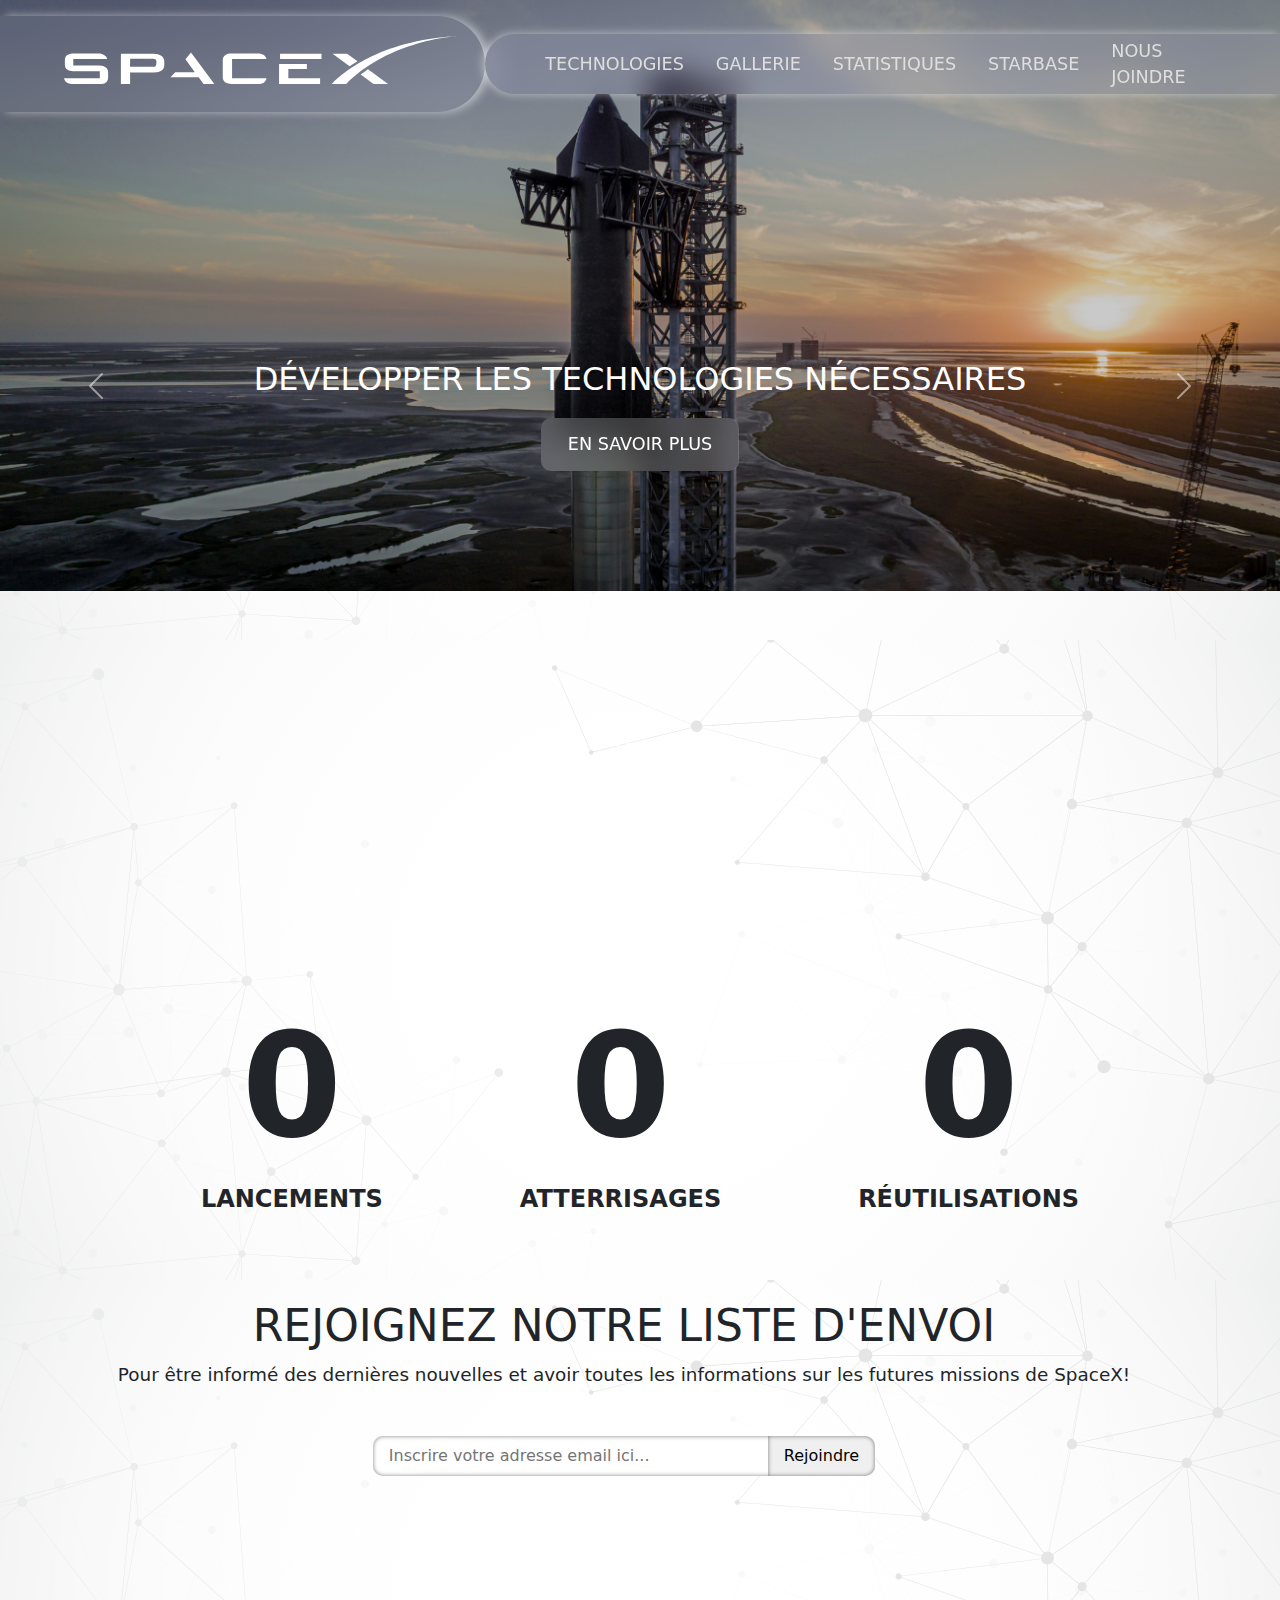
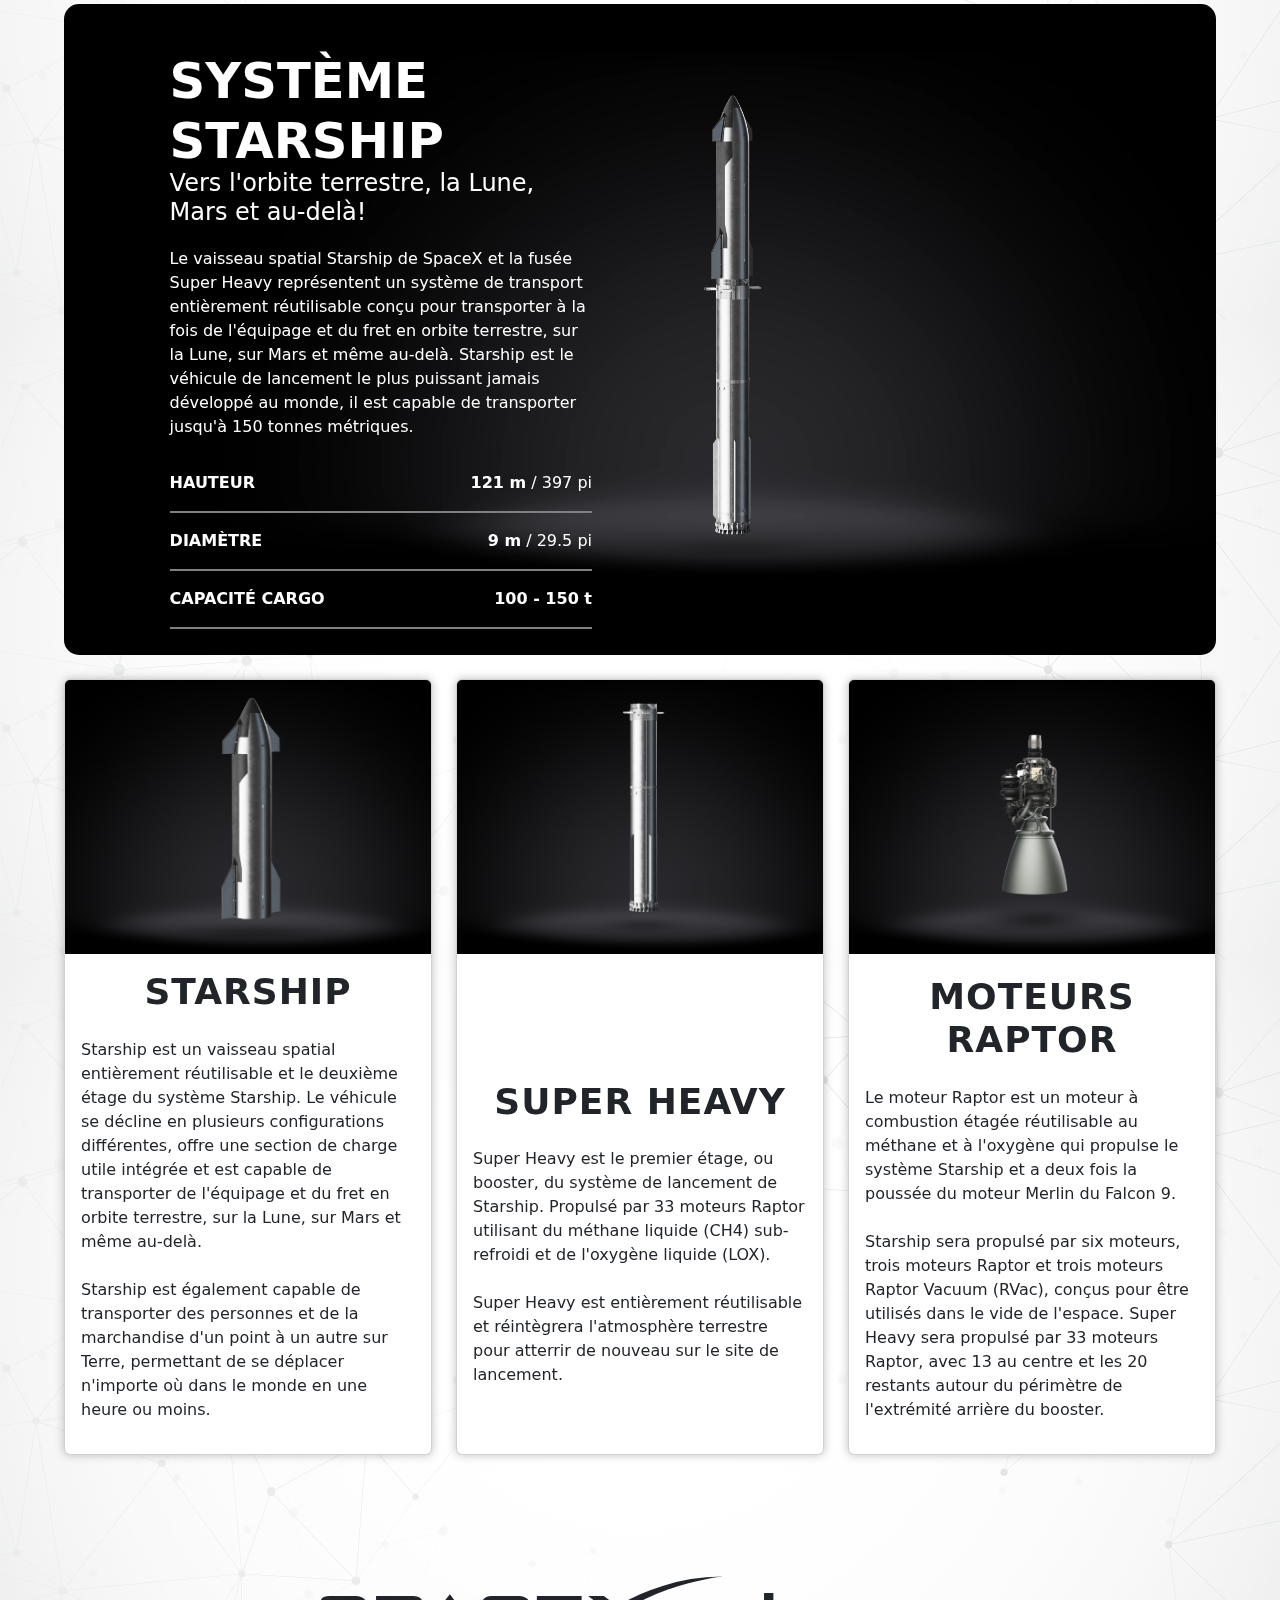
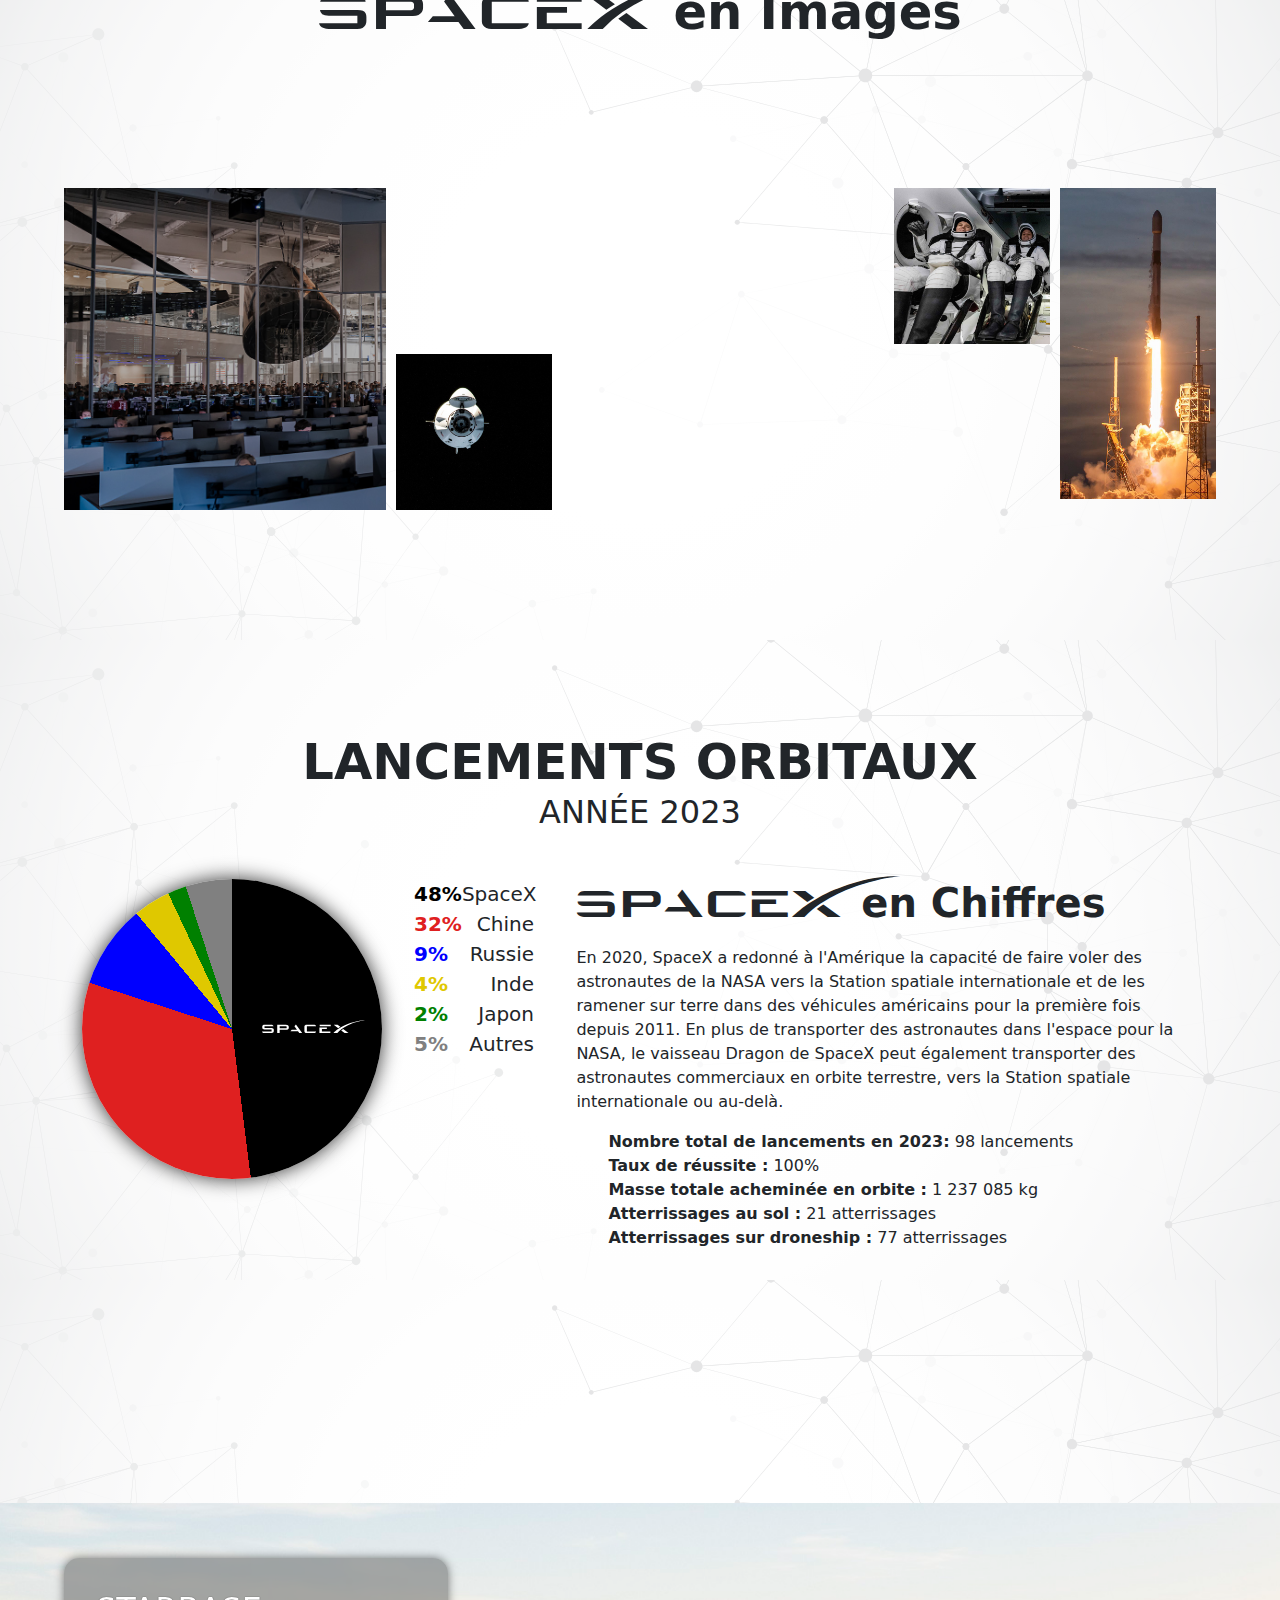
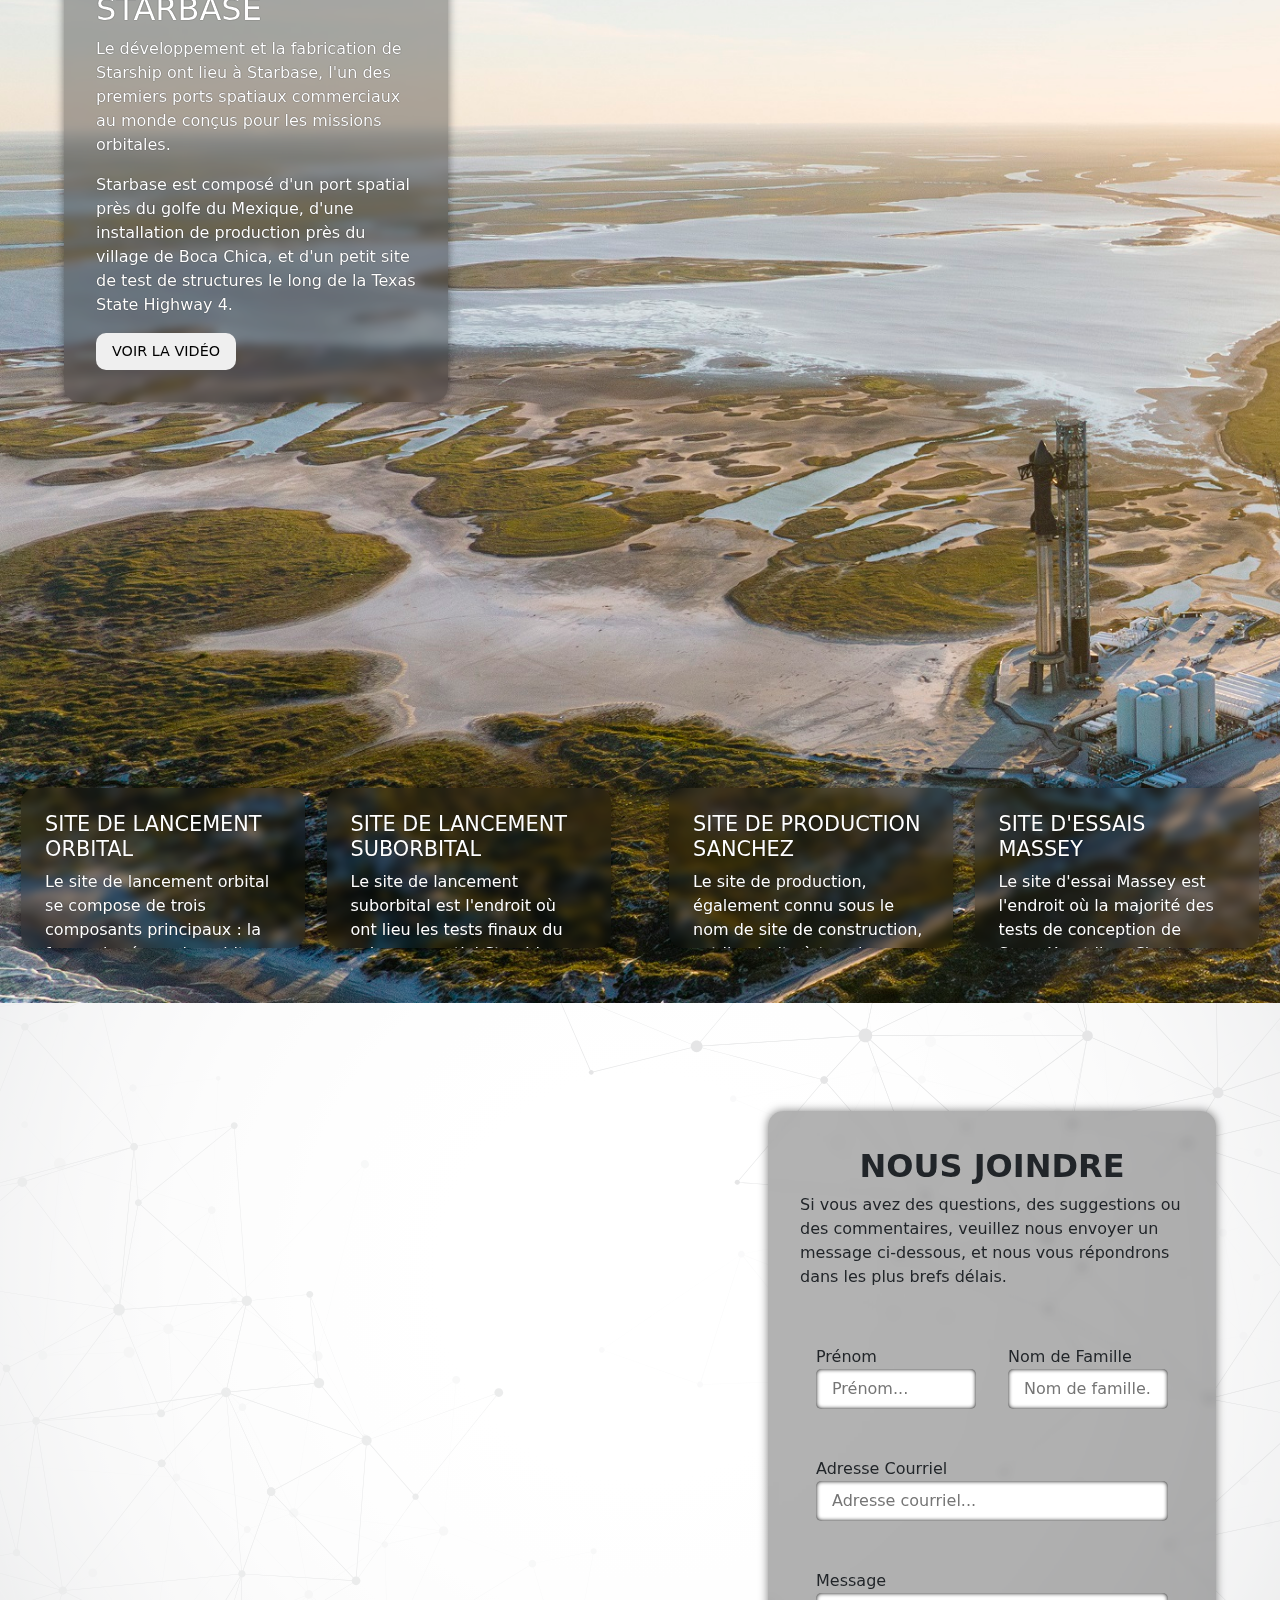
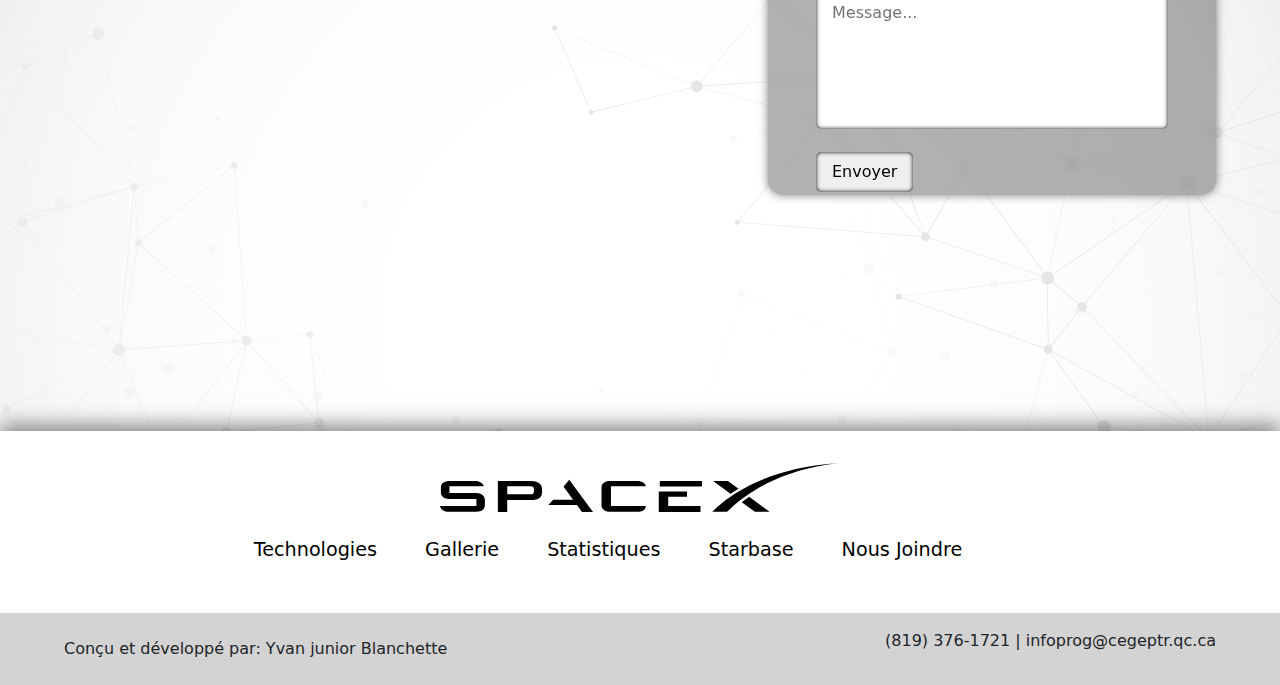
==== index.html @ 0637ee18 "initial commit" ====
<!DOCTYPE html>
<html lang="en">

<head>
  <meta charset="UTF-8">
  <meta name="viewport" content="width=device-width, initial-scale=1.0">
  <title>SpaceX</title>

  <link rel="stylesheet" href="./css/style.css">

  <!-- Bootstrap 5 -->
  <link href="https://cdn.jsdelivr.net/npm/bootstrap@5.3.3/dist/css/bootstrap.min.css" rel="stylesheet"
    integrity="sha384-QWTKZyjpPEjISv5WaRU9OFeRpok6YctnYmDr5pNlyT2bRjXh0JMhjY6hW+ALEwIH" crossorigin="anonymous">
  <script src="https://cdn.jsdelivr.net/npm/bootstrap@5.3.3/dist/js/bootstrap.bundle.min.js"
    integrity="sha384-YvpcrYf0tY3lHB60NNkmXc5s9fDVZLESaAA55NDzOxhy9GkcIdslK1eN7N6jIeHz"
    crossorigin="anonymous"></script>

  <!-- Font Awesome -->
  <link rel="stylesheet" href="https://cdnjs.cloudflare.com/ajax/libs/font-awesome/6.5.2/css/all.min.css"
    integrity="sha512-SnH5WK+bZxgPHs44uWIX+LLJAJ9/2PkPKZ5QiAj6Ta86w+fsb2TkcmfRyVX3pBnMFcV7oQPJkl9QevSCWr3W6A=="
    crossorigin="anonymous" referrerpolicy="no-referrer" />
</head>

<body>

  <header class="header">
    <div class="header__logo-container">
      <a href="/">
        <svg id="Layer_1" data-name="Layer 1" xmlns="http://www.w3.org/2000/svg" viewBox="0 0 300 36.68"
          class="header__logo">
          <path class="cls-1"
            d="m27.17,22.49H7.09v-4.98h25.89c-.68-2.11-2.87-4.08-6.72-4.08H7.47c-4.3,0-6.79,1.58-6.79,5.06v3.7c0,3.02,2.57,4.75,6.34,4.75h20.3v5.28H0c.68,2.87,2.87,4.38,6.79,4.38h20.45c4.3,0,6.42-1.66,6.42-5.21v-3.7c0-3.25-2.49-4.98-6.49-5.21Zm40.98-8.98h-24.75v23.17h7.02v-8.91h18.26c5.06,0,7.85-1.74,7.85-5.81v-2.57c-.08-3.77-3.25-5.89-8.38-5.89Zm2.26,7.4c0,1.66-.3,2.57-3.02,2.57h-16.98l.08-6.04h16.6c3.02,0,3.4.91,3.4,2.49v.98h-.08Zm29.43,6.72h-14.94l-3.7,3.92h21.58l3.7,5.13h8.3l-17.89-24.15-4.23,5.21,7.17,9.89Zm28.38-10.11h26.26c-.68-2.72-3.32-4.08-7.09-4.08h-19.62c-3.4,0-6.64,1.36-6.64,5.06v12.98c0,3.7,3.25,5.06,6.64,5.06h19.85c4.53,0,6.11-1.28,6.87-4.38h-26.26v-14.64Zm57.06,7.7v-3.92h-21.21v15.4h31.32v-4.38h-24.23v-7.09h14.11Zm-20.45-11.7h31.62v4.08h-31.62v-4.08Zm51.09,0h-11.02l12.98,9.51c1.89-1.28,4.08-2.64,6.04-3.77l-8-5.74Zm16,11.85c-1.89,1.28-3.77,2.72-5.58,4.08l9.81,7.17h11.09l-15.32-11.25Z" />
          <path class="cls-1"
            d="m300,0c-60.38,3.47-88.3,29.28-94.57,35.4l-1.28,1.21h11.17C245.51,6.34,288.91.98,300,0Z" />
        </svg>
      </a>
    </div>

    <nav class="header__nav">
      <ul>
        <li><a href="#technology">Technologies</a></li>
        <li><a href="#gallery">Gallerie</a></li>
        <li><a href="#statistics">Statistiques</a></li>
        <li><a href="#starbase">Starbase</a></li>
        <li><a href="#contact">Nous Joindre</a></li>
      </ul>
    </nav>
  </header>

  <main>
    <section id="hero">
      <div id="carouselExampleCaptions" data-bs-ride="carousel" data-bs-pause="false" data-bs-interval="5000"
        class=" carousel slide carousel-fade">
        <div class="carousel-indicators">
          <button type="button" data-bs-target="#carouselExampleCaptions" data-bs-slide-to="0" class="active"
            aria-current="true" aria-label="Slide 1"></button>
          <button type="button" data-bs-target="#carouselExampleCaptions" data-bs-slide-to="1"
            aria-label="Slide 2"></button>
          <button type="button" data-bs-target="#carouselExampleCaptions" data-bs-slide-to="2"
            aria-label="Slide 3"></button>
        </div>
        <div class="carousel-inner">
          <div class="carousel-item active">
            <img src="./assets/images/hero-1.jpg" class="d-block w-100" alt="...">
            <div class="carousel-caption d-none d-md-block">
              <h2 class="carousel__header">DÉVELOPPER LES TECHNOLOGIES NÉCESSAIRES</h2>
              <button class="btn carousel__btn">EN SAVOIR PLUS</button>
            </div>
          </div>
          <div class="carousel-item">
            <img src="./assets/images/hero-2.jpg" class="d-block w-100" alt="...">
            <div class="carousel-caption d-none d-md-block">
              <h2 class="carousel__header">AFIN D'EXPLORER NOTRE SYSTÈME SOLAIRE</h2>
              <button class="btn carousel__btn">EN SAVOIR PLUS</button>
            </div>
          </div>
          <div class="carousel-item">
            <img src="./assets/images/hero-3.jpg" class="d-block w-100" alt="...">
            <div class="carousel-caption d-none d-md-block">
              <h2 class="carousel__header">ET FAIRE DE L'HUMANITÉ UNE ESPÈCE MULTIPLANÉTAIRE</h2>
              <button href="#technology" class="btn carousel__btn">EN SAVOIR PLUS</button>
            </div>
          </div>
        </div>
        <button class="carousel-control-prev" type="button" data-bs-target="#carouselExampleCaptions"
          data-bs-slide="prev">
          <span class="carousel-control-prev-icon" aria-hidden="true"></span>
          <span class="visually-hidden">Previous</span>
        </button>
        <button class="carousel-control-next" type="button" data-bs-target="#carouselExampleCaptions"
          data-bs-slide="next">
          <span class="carousel-control-next-icon" aria-hidden="true"></span>
          <span class="visually-hidden">Next</span>
        </button>
      </div>
    </section>
    <section id="banner-info">
      <div class="info js-counters-container">
        <div class="info__box">
          <h2 class="info__title js-counter" data-count="336">0</h2>
          <p class="info__text">LANCEMENTS</p>
        </div>
        <div class="info__box">
          <h2 class="info__title js-counter" data-count="300">0</h2>
          <p class="info__text">ATTERRISAGES</p>
        </div>
        <div class="info__box">
          <h2 class="info__title js-counter" data-count="270">0</h2>
          <p class="info__text">RÉUTILISATIONS</p>
        </div>
      </div>

      <div class="newsletter__box">
        <h2 class="newsletter__title">Rejoignez notre liste d'envoi</h2>
        <p class="newsletter__text">Pour être informé des dernières nouvelles et avoir toutes les informations sur les
          futures
          missions de SpaceX!
        </p>
        <form class="form" action="confirmation.html">
          <div class="form__input-group">
            <input class="form__input" type="email" name="email" id="email"
              placeholder="Inscrire votre adresse email ici...">
            <button class="form__btn" type="submit">Rejoindre</button>
          </div>
        </form>
      </div>

    </section>
    <section id="technology">
      <div class="technology__intro">
        <div class="intro__image-container">
          <span class="intro__video" role="img" aria-hidden="true">
            <video aria-hidden="true" autoplay loop muted width="100%" height="100%" preload="auto" autobuffer="true">
              <source type="video/mp4" src="./assets/videos/WebsiteStarshipStack_Anim_Render_Desktop_7.mp4">
              <source type="video/webm" src="./assets/videos/WebsiteStarshipStack_Anim_Render_Desktop_7.webm">
            </video>
          </span>
        </div>
        <div class="intro__box">
          <div>

            <h2 class="intro__title">SYSTÈME STARSHIP</h2>
            <h3 class="intro__subtitle">Vers l'orbite terrestre, la Lune, Mars et au-delà!</h3>

            <p intro__text>Le vaisseau spatial Starship de SpaceX et la fusée Super Heavy représentent un système de
              transport
              entièrement
              réutilisable conçu pour transporter à la fois de l'équipage et du fret en orbite terrestre, sur la Lune,
              sur
              Mars et même au-delà. Starship est le véhicule de lancement le plus puissant jamais développé au monde, il
              est
              capable de transporter jusqu'à 150 tonnes métriques.</p>
          </div>
          <div class="intro__stats">
            <div class="intro__stats-title">HAUTEUR</div>
            <div class="intro__stats-info"><b>121 m</b> / 397 pi</div>
          </div>
          <div class="intro__stats">
            <div class="intro__stats-title">DIAMÈTRE</div>
            <div class="intro__stats-info"><b>9 m</b> / 29.5 pi</div>
          </div>
          <div class="intro__stats">
            <div class="intro__stats-title">CAPACITÉ CARGO</div>
            <div class="intro__stats-info"><b>100 - 150 t</b></div>
          </div>
        </div>
      </div>

      <div class="technology__box">
        <div class="card" data-bs-toggle="modal" data-bs-target="#starshipModal">
          <div class="card__image-container">
            <img src="./assets/images/tech1.jpg" class="card__image" alt="Starship">
          </div>
          <h4 class="card__title">STARSHIP</h4>
          <div class="card__content">
            <p class="card__text">
              Starship est un vaisseau spatial entièrement réutilisable et le deuxième étage du système Starship. Le
              véhicule se décline en plusieurs configurations différentes, offre une section de charge utile intégrée
              et
              est capable de transporter de l'équipage et du fret en orbite terrestre, sur la Lune, sur Mars et même
              au-delà.<br><br>
              Starship est également capable de transporter des personnes et de la marchandise d'un point à un autre
              sur
              Terre, permettant de se déplacer n'importe où dans le monde en une heure ou moins.</p>
          </div>
        </div>
        <div class="card" data-bs-toggle="modal" data-bs-target="#superHeavyModal">
          <div class="card__image-container">
            <img src="./assets/images/tech2.jpg" class="card__image" alt="Super Heavy Booster">
          </div>
          <h4 class="card__title">SUPER HEAVY</h4>
          <div class="card__content">
            <p class="card__text">
              Super Heavy est le premier étage, ou booster, du système de lancement de Starship. Propulsé par 33
              moteurs Raptor utilisant du méthane liquide (CH4) sub-refroidi et de l'oxygène liquide (LOX).<br><br>
              Super
              Heavy est entièrement réutilisable et réintègrera l'atmosphère terrestre pour atterrir de nouveau sur le
              site de lancement.</p>
          </div>
        </div>
        <div class="card" data-bs-toggle="modal" data-bs-target="#raptorEnginesModal">
          <div class="card__image-container">
            <img src="./assets/images/tech3.jpg" class="card__image" alt="Raptor engines">
          </div>
          <h4 class="card__title">MOTEURS RAPTOR</h4>
          <div class="card__content">
            <p class="card__text">
              Le moteur Raptor est un moteur à combustion étagée réutilisable au méthane et à l'oxygène qui propulse
              le système Starship et a deux fois la poussée du moteur Merlin du Falcon 9. <br><br>Starship sera propulsé
              par
              six moteurs, trois moteurs Raptor et trois moteurs Raptor Vacuum (RVac), conçus pour être utilisés
              dans le vide de l'espace. Super Heavy sera propulsé par 33 moteurs Raptor, avec 13 au centre et les 20
              restants autour du périmètre de l'extrémité arrière du booster.</p>
          </div>
        </div>
      </div>
    </section>
    <section id="gallery">

      <h2 class="gallery__title"><span class="font-spacex">SpaceX</span> en Images</h2>
      <div class="gallery__grid-container">

        <div class="tile01" data-bs-toggle="modal" data-bs-target="#missionControlModal">
          <img src="./assets/images/mission_control1.jpg" alt="">
        </div>

        <div class="tile02">
          <iframe width="100%" height="100%"
            src="https://www.youtube.com/embed/ApMrILhTulI?si=sXMYMTA-sfDeJ_ze&amp;controls=0"
            title="YouTube video player" frameborder="0"
            allow="accelerometer; autoplay; clipboard-write; encrypted-media; gyroscope; picture-in-picture; web-share"
            referrerpolicy="strict-origin-when-cross-origin" allowfullscreen></iframe>
        </div>

        <div class="tile03" data-bs-toggle="modal" data-bs-target="#dragonModal">
          <img src="./assets/images/dragon1.jpg" alt="">
        </div>

        <div class="tile04">
          <iframe width="100%" height="100%"
            src="https://www.youtube.com/embed/921VbEMAwwY?si=rJ5VcN00nrzLVEAv&amp;controls=0"
            title="YouTube video player" frameborder="0"
            allow="accelerometer; autoplay; clipboard-write; encrypted-media; gyroscope; picture-in-picture; web-share"
            referrerpolicy="strict-origin-when-cross-origin" allowfullscreen></iframe>
        </div>

        <div class="tile05" data-bs-toggle="modal" data-bs-target="#crewModal">
          <img src="./assets/images/crew1.jpg" alt="">
        </div>

        <div class="tile06" data-bs-toggle="modal" data-bs-target="#launchModal">
          <img src="./assets/images/launch1.jpg" alt="">
        </div>

      </div>

    </section>
    <section id="statistics">
      <div class="container">
        <h2 class="statistics__title">LANCEMENTS ORBITAUX<span class="stats__subtitle">ANNÉE 2023</span></h2>

        <div class="stats">

          <div class="stats__chart">

            <div class="stats__pie-chart">
              <img class="stats__chart-img" src="./assets/images/spacex_logo--white.svg" alt="SpaceX logo">
            </div>
            <ul class="stats__info">
              <li class="stats__info-text"><span class="stats__info-text--black">48%</span> SpaceX</li>
              <li class="stats__info-text"><span class="stats__info-text--red">32%</span> Chine</li>
              <li class="stats__info-text"><span class="stats__info-text--blue">9%</span> Russie</li>
              <li class="stats__info-text"><span class="stats__info-text--yellow">4%</span> Inde</li>
              <li class="stats__info-text"><span class="stats__info-text--green">2%</span> Japon</li>
              <li class="stats__info-text"><span class="stats__info-text--gray">5%</span> Autres</li>
            </ul>

          </div>
          <div class="stats__text">
            <h3 class="stats__text-title"><span class="font-spacex">SpaceX</span> en
              Chiffres</h3>
            <p>En 2020, SpaceX a redonné à l'Amérique la capacité de faire voler des astronautes de la NASA vers la
              Station
              spatiale internationale et de les ramener sur terre dans des véhicules américains pour la première fois
              depuis
              2011. En plus de transporter des astronautes dans l'espace pour la NASA, le vaisseau Dragon de SpaceX
              peut
              également transporter des astronautes commerciaux en orbite terrestre, vers la Station spatiale
              internationale
              ou au-delà.</p>
            <ul>
              <li><b>Nombre total de lancements en 2023:</b> 98 lancements</li>
              <li><b>Taux de réussite :</b> 100%</li>
              <li><b>Masse totale acheminée en orbite :</b> 1 237 085 kg</li>
              <li><b>Atterrissages au sol :</b> 21 atterrissages</li>
              <li><b>Atterrissages sur droneship :</b> 77 atterrissages</li>
            </ul>

          </div>
        </div>
      </div>
    </section>
    <section id="starbase">

      <div class="starbase__box">

        <h2>STARBASE</h2>
        <p>Le développement et la fabrication de Starship ont lieu à Starbase, l'un des premiers ports spatiaux
          commerciaux au monde conçus pour les missions orbitales.</p>
        <p>Starbase est composé d'un port spatial près du golfe du Mexique, d'une installation de production près du
          village de Boca Chica, et d'un petit site de test de structures le long de la Texas State Highway 4.</p>

        <button class="starbase__btn" data-bs-toggle="modal" data-bs-target="#starbaseModal">VOIR LA VIDÉO</button>

      </div>

      <div class="starbase__cards-container">
        <div class="starbase__cards-wrapper">
          <div class="starbase__card">
            <h3 class="starbase__card-title">SITE DE LANCEMENT ORBITAL</h3>
            <p>Le site de lancement orbital se compose de trois composants principaux : la ferme de réservoirs orbitaux,
              le support de lancement orbital et la tour d'intégration.</p>
            <p>La ferme de réservoirs orbitaux abrite plusieurs réservoirs horizontaux et verticaux, contenant de
              l'oxygène liquide et du méthane comme propergols, ainsi que de l'azote et de l'eau pour d'autres
              utilisations lors des opérations de test et de lancement.</p>

            <p>Le support de lancement orbital est l'endroit où se trouve le propulseur. Il intègre des systèmes de
              support pour la fusée afin de la maintenir fermement en place au-dessus de déflecteurs de flamme et des
              systèmes de suppression du son.</p>

            <p>Enfin, la tour d'intégration fournit les connexions électrique et en carburant au propulseur et au
              vaisseau spatial via des bras de déconnexion rapide. Dans un futur rapproché, la tour sera également
              chargée d'attraper Super Heavy lorsqu'il redescend sur Terre.</p>

          </div>
          <div class="starbase__card">

            <h3 class="starbase__card-title">SITE DE LANCEMENT SUBORBITAL</h3>
            <p>Le site de lancement suborbital est l'endroit où ont lieu les tests finaux du vaisseau spatial Starship.
            </p>
            <p>Le site dispose d'un banc d'essai où leS vaisseaux subissent des tests de mise en rotation et de tir
              statique.</p>

            <p>Le site comprend également une petite ferme de réservoirs capable de ravitailler le vaisseau spatial
              Starship pendant les opérations de test, et le stationnement utilisé par les équipes travaillant sur le
              site de lancement.</p>

            <p> Il est probable que le site de lancement suborbital soit remplacé par la construction du deuxième site
              de lancement orbital, cependant l'emplacement exact n'a pas encore été annoncé.</p>
          </div>
        </div>
        <div class="starbase__cards-wrapper">
          <div class="starbase__card">

            <h3 class="starbase__card-title">SITE DE PRODUCTION SANCHEZ</h3>
            <p>Le site de production, également connu sous le nom de site de construction, est l'endroit où tous les
              prototypes de Starship et de Super Heavy sont construits et assemblés.</p>

            <p>Le site de production abrite également trois baies responsables de l'assemblage des véhicules finaux. La
              baie principale est l'endroit où les deuxièmes étages de Starship sont empilés, tandis que la Mega Bay 2
              est l'endroit où certains d'entre eux subissent les dernières préparations. Les propulseurs Super Heavy,
              en revanche, sont à la fois construits et équipés de leurs moteurs dans la Mega Bay 1.</p>

            <p>Le site de production contient également, en 2024, un bâtiment de bureaux d'entreprise en construction de
              cinq étages d'une valeur de 100 millions de dollars, ainsi qu'un bâtiment de parking adjacent. Il abrite
              également un centre de loisirs et un restaurant en construction.</p>

          </div>
          <div class="starbase__card">
            <h3 class="starbase__card-title">SITE D'ESSAIS MASSEY</h3>
            <p>Le site d'essai Massey est l'endroit où la majorité des tests de conception de SpaceX ont lieu. C'est
              également l'emplacement principal pour les tests cryogéniques du vaisseau spatial et du Super Heavy.</p>

            <p>De plus, le site d'essai est fréquemment utilisé pour tester rigoureusement les réservoirs d'essai et
              autres articles d'essai afin d'améliorer la conception du Starship.</p>

            <p>En janvier 2024, des préparatifs sont en cours pour construire de nouveaux bancs d'essai, susceptibles de
              pouvoir prendre en charge à la fois les essais de tir statique du propulseur et du vaisseau spatial
              Starship, ce qui permettrait aux sites de lancement orbitaux actuels et futurs d'intégrer et de lancer la
              fusée.</p>

            <p>Le site Massey est ainsi nommé car il était auparavant l'emplacement du "Massey's Gun Shop and Range",
              avant d'être vendu à SpaceX en 2021.</p>
          </div>
        </div>
      </div>
    </section>
    <section id="contact">
      <div class="contact__map-container">
        <iframe class="contact__map"
          src="https://www.google.com/maps/embed?pb=!1m18!1m12!1m3!1d57390.43653547112!2d-97.26685758475789!3d25.971244911704876!2m3!1f0!2f0!3f0!3m2!1i1024!2i768!4f13.1!3m3!1m2!1s0x866fb3b7acdd5343%3A0x6de33c09fd1e48ce!2sSpaceX%20Launch%20Facility!5e0!3m2!1sen!2sca!4v1714188983043!5m2!1sen!2sca"
          width="100%" height=100%" style="border:0;" allowfullscreen="true" loading="lazy"
          referrerpolicy="no-referrer-when-downgrade"></iframe>

        <div class="contact__box">
          <h2 class="contact__title">NOUS JOINDRE</h2>
          <p class="contact__text">Si vous avez des questions, des suggestions ou des commentaires, veuillez nous
            envoyer un message
            ci-dessous, et nous vous répondrons dans les plus brefs délais.</p>
          <form class="contact__form" action="contact-confirmation.html">
            <div class="form__input-group">
              <div class="form__input">
                <label class="form__label" for="first_name">Prénom</label>
                <input type="text" name="first_name" id="first_name" placeholder="Prénom..." required>
              </div>
              <div class="form__input">
                <label class="form__label" for="last_name">Nom de Famille</label>
                <input type="text" name="last_name" id="last_name" placeholder="Nom de famille..." required>
              </div>
            </div>

            <div class="form__input-group">
              <div class="form__input">
                <label class="form__label" for="email">Adresse Courriel</label>
                <input type="email" name="email" id="email" placeholder="Adresse courriel..." required>
              </div>
            </div>

            <div class="form__input-group">
              <div class="form__input">
                <label class="form__label" for="message">Message</label>
                <textarea name="message" placeholder="Message..." id="message" rows="5" required></textarea>
              </div>
            </div>
            <input class="form__btn" type="submit" value="Envoyer">
          </form>
        </div>
      </div>
      </div>
    </section>
  </main>

  <footer>
    <div class="footer_main">
      <div class="footer__logo-container">
        <a href="/">
          <svg data-name="Layer 1" xmlns="http://www.w3.org/2000/svg" viewBox="0 0 300 36.68" class="footerr__logo">
            <path class="cls-1"
              d="m27.17,22.49H7.09v-4.98h25.89c-.68-2.11-2.87-4.08-6.72-4.08H7.47c-4.3,0-6.79,1.58-6.79,5.06v3.7c0,3.02,2.57,4.75,6.34,4.75h20.3v5.28H0c.68,2.87,2.87,4.38,6.79,4.38h20.45c4.3,0,6.42-1.66,6.42-5.21v-3.7c0-3.25-2.49-4.98-6.49-5.21Zm40.98-8.98h-24.75v23.17h7.02v-8.91h18.26c5.06,0,7.85-1.74,7.85-5.81v-2.57c-.08-3.77-3.25-5.89-8.38-5.89Zm2.26,7.4c0,1.66-.3,2.57-3.02,2.57h-16.98l.08-6.04h16.6c3.02,0,3.4.91,3.4,2.49v.98h-.08Zm29.43,6.72h-14.94l-3.7,3.92h21.58l3.7,5.13h8.3l-17.89-24.15-4.23,5.21,7.17,9.89Zm28.38-10.11h26.26c-.68-2.72-3.32-4.08-7.09-4.08h-19.62c-3.4,0-6.64,1.36-6.64,5.06v12.98c0,3.7,3.25,5.06,6.64,5.06h19.85c4.53,0,6.11-1.28,6.87-4.38h-26.26v-14.64Zm57.06,7.7v-3.92h-21.21v15.4h31.32v-4.38h-24.23v-7.09h14.11Zm-20.45-11.7h31.62v4.08h-31.62v-4.08Zm51.09,0h-11.02l12.98,9.51c1.89-1.28,4.08-2.64,6.04-3.77l-8-5.74Zm16,11.85c-1.89,1.28-3.77,2.72-5.58,4.08l9.81,7.17h11.09l-15.32-11.25Z" />
            <path class="cls-1"
              d="m300,0c-60.38,3.47-88.3,29.28-94.57,35.4l-1.28,1.21h11.17C245.51,6.34,288.91.98,300,0Z" />
          </svg>
        </a>
      </div>
      <nav>
        <ul class="footer__nav">
          <li class="nav__list-item"><a class="nav__link" href="#technology">Technologies</a></li>
          <li class="nav__list-item"><a class="nav__link" href="#gallery">Gallerie</a></li>
          <li class="nav__list-item"><a class="nav__link" href="#statistics">Statistiques</a></li>
          <li class="nav__list-item"><a class="nav__link" href="#starbase">Starbase</a></li>
          <li class="nav__list-item"><a class="nav__link" href="#contact">Nous Joindre</a></li>
        </ul>
      </nav>
    </div>
    <div class="footer__bar">
      <div class="bar__developper">
        Conçu et développé par: Yvan junior Blanchette
      </div>
      <div class="bar__socials">
        <ul class="bar__socials-list">
          <li><a href="https://github.com/yvanblanchette" target="_blank"><i
                class="fa-brands fa-github bar__socials-icon"></i></a></li>
          <li><a href="https://twitter.com/yvanblanchette" target="_blank"><i
                class="fa-brands fa-twitter bar__socials-icon"></i></a></li>
          <li><a href="https://www.linkedin.com/in/yvanblanchette/" target="_blank"><i
                class="fa-brands fa-linkedin-in bar__socials-icon"></i></a></li>
          <li><a href="https://www.instagram.com/yvanblanchette/" target="_blank"><i
                class="fa-brands fa-instagram bar__socials-icon"></i></a>
          </li>
          <li><a href="https://www.facebook.com/yvanblanchette/" target="_blank"><i
                class="fa-brands fa-facebook-f bar__socials-icon"></i></a>
          </li>
        </ul>
      </div>
      <div class="bar__contact">
        <p class="bar__contact-text"><i class="fa-solid fa-phone"></i> (819) 376-1721 | <i
            class="fa-regular fa-envelope"></i> infoprog@cegeptr.qc.ca</p>
      </div>
    </div>
  </footer>

  <!-- TECHNOLOGY MODALS -->
  <div class="modal fade" id="starshipModal" tabindex="-1" aria-labelledby="starshipModalLabel" aria-hidden="true">
    <div class="modal-dialog modal-dialog-centered modal-xl">
      <div class="modal-content">
        <div class="modal__image-container">
          <img class="modal__image" src="./assets/images/tech1b.jpg" alt="StarShip">
        </div>
        <div class="modal__box">
          <h4 class="modal__title">STARSHIP</h4>
          <p class="modal__text">Starship est le vaisseau spatial entièrement réutilisable et le deuxième étage du
            système Starship. Le
            véhicule se décline en plusieurs configurations différentes, offre une section de charge utile intégrée et
            est capable de transporter l'équipage et le fret en orbite terrestre, sur la Lune, sur Mars et au-delà.
            Starship est également capable de transporter des personnes et des marchandises d'un point à un autre sur
            Terre, permettant de se déplacer n'importe où dans le monde en une heure ou moins.</p>
          <div class="modal__stats">
            <div class="modal__stats-title">HAUTEUR</div>
            <div class="modal__stats-info"><b>50 m</b> / 165 pi</div>
          </div>
          <div class="modal__stats">
            <div class="modal__stats-title">DIAMÈTRE</div>
            <div class="modal__stats-info"><b>9 m</b> / 29.5 pi</div>
          </div>
          <div class="modal__stats">
            <div class="modal__stats-title">CARBURANT</div>
            <div class="modal__stats-info"><b>1,200 t</b> / 2.6 Mlb</div>
          </div>
          <div class="modal__stats">
            <div class="modal__stats-title">POUSSÉE</div>
            <div class="modal__stats-info"><b>50 tf</b> / 165 Mlbf</div>
          </div>
          <div class="modal__stats">
            <div class="modal__stats-title">CAPACITÉ CARGO</div>
            <div class="modal__stats-info"><b>100 - 150 t</b></div>
          </div>
        </div>
        <button type="button" class="modal__btn-close" data-bs-dismiss="modal" aria-label="Close">&times;</button>
      </div>
    </div>
  </div>


  <div class="modal fade" id="superHeavyModal" tabindex="-1" aria-labelledby="superHeavyModalLabel" aria-hidden="true">
    <div class="modal-dialog modal-dialog-centered modal-xl">
      <div class="modal-content">
        <div class="modal__image-container">
          <img class="modal__image" src="./assets/images/tech2b.jpg" alt="Super Heavy">
        </div>
        <div class="modal__box">
          <h4 class="modal__title">SUPER HEAVY</h4>
          <p class="modal__text">Super Heavy est le premier étage, ou booster, du système de lancement de Starship.
            Propulsé par 33
            moteurs Raptor utilisant du méthane liquide (CH4) sub-refroidi et de l'oxygène liquide (LOX), Super
            Heavy est entièrement réutilisable et réintègrera l'atmosphère terrestre pour atterrir de nouveau sur le
            site de lancement.</p>
          <div class="modal__stats">
            <div class="modal__stats-title">HAUTEUR</div>
            <div class="modal__stats-info"><b>71 m</b> / 232 pi</div>
          </div>
          <div class="modal__stats">
            <div class="modal__stats-title">DIAMÈTRE</div>
            <div class="modal__stats-info"><b>9 m</b> / 29.5 pi</div>
          </div>
          <div class="modal__stats">
            <div class="modal__stats-title">CARBURANT</div>
            <div class="modal__stats-info"><b>3,400 t</b> / 7.5 Mlb</div>
          </div>
          <div class="modal__stats">
            <div class="modal__stats-title">POUSSÉE</div>
            <div class="modal__stats-info"><b>7,590 tf</b> / 16.7 Mlbf</div>
          </div>
        </div>
        <button type="button" class="modal__btn-close" data-bs-dismiss="modal" aria-label="Close">&times;</button>
      </div>
    </div>
  </div>


  <div class="modal fade" id="raptorEnginesModal" tabindex="-1" aria-labelledby="raptorEnginesModalLabel"
    aria-hidden="true">
    <div class="modal-dialog modal-dialog-centered modal-xl">
      <div class="modal-content">
        <div style="transform: translate3d(0px 0px 0px); transition-duration: 0ms;" class="modal__image-container">
          <img class="modal__image" src="./assets/images/tech3b.jpg" alt="StarShip">
        </div>
        <div class="modal__box">
          <h4 class="modal__title">MOTEURS RAPTOR</h4>
          <p class="modal__text"> Le moteur Raptor est un moteur à combustion étagée réutilisable au méthane et à
            l'oxygène qui propulse
            le système Starship et a deux fois la poussée du moteur Merlin du Falcon 9. Starship sera propulsé par
            six moteurs, trois moteurs Raptor et trois moteurs Raptor Vacuum (RVac), conçus pour être utilisés
            dans le vide de l'espace. Super Heavy sera propulsé par 33 moteurs Raptor, avec 13 au centre et les 20
            restants autour du périmètre de l'extrémité arrière du booster.</p>
          <div class="modal__stats">
            <div class="modal__stats-title">HAUTEUR</div>
            <div class="modal__stats-info"><b>3.1 m</b> / 10.2 pi</div>
          </div>
          <div class="modal__stats">
            <div class="modal__stats-title">DIAMÈTRE</div>
            <div class="modal__stats-info"><b>1.3 m</b> / 4.2 pi</div>
          </div>
          <div class="modal__stats">
            <div class="modal__stats-title">POUSSÉE</div>
            <div class="modal__stats-info"><b>230 tf</b> / 507 klbf</div>
          </div>
        </div>
        <button type="button" class="modal__btn-close" data-bs-dismiss="modal" aria-label="Close">&times;</button>
      </div>
    </div>
  </div>



  <!-- GALLERY MODALS -->
  <div class="modal fade" id="missionControlModal" tabindex="-1" aria-labelledby="missionControlModalLabel"
    aria-hidden="true">
    <div class="modal-dialog modal-dialog-centered modal-xl">
      <div class="modal-content">
        <div class="modal__image-container">
          <img class="modal__image" src="./assets/images/mission_control2.jpg" alt="SpaceX Misson Control">
        </div>
        <button type="button" class="modal__btn-close" data-bs-dismiss="modal" aria-label="Close">&times;</button>
      </div>
    </div>
  </div>

  <div class="modal fade" id="dragonModal" tabindex="-1" aria-labelledby="dragonModalLabel" aria-hidden="true">
    <div class="modal-dialog modal-dialog-centered modal-xl">
      <div class="modal-content">
        <div class="modal__image-container">
          <img class="modal__image" src="./assets/images/dragon2.jpg" alt="Dragon in orbit">
        </div>
        <button type="button" class="modal__btn-close" data-bs-dismiss="modal" aria-label="Close">&times;</button>
      </div>
    </div>
  </div>

  <div class="modal fade" id="crewModal" tabindex="-1" aria-labelledby="crewModalLabel" aria-hidden="true">
    <div class="modal-dialog modal-dialog-centered modal-xl">
      <div class="modal-content">
        <div class="modal__image-container">
          <img class="modal__image" src="./assets/images/crew2.jpg" alt="SpaceX Crew 5">
        </div>
        <button type="button" class="modal__btn-close" data-bs-dismiss="modal" aria-label="Close">&times;</button>
      </div>
    </div>
  </div>

  <div class="modal fade" id="launchModal" tabindex="-1" aria-labelledby="launchModalLabel" aria-hidden="true">
    <div class="modal-dialog modal-dialog-centered modal-xl">
      <div class="modal-content">
        <div class="modal__image-container">
          <img class="modal__image" src="./assets/images/launch2.jpg" alt="SpaceX Misson Control">
        </div>
        <button type="button" class="modal__btn-close" data-bs-dismiss="modal" aria-label="Close">&times;</button>
      </div>
    </div>
  </div>


  <!-- STARBASE MODAL -->
  <div class="modal fade" id="starbaseModal" tabindex="-1" aria-labelledby="starbaseModalLabel" aria-hidden="true">
    <div class="modal-dialog modal-dialog-centered modal-xl">
      <div class="modal-content">
        <iframe width="1150" height="680"
          src="https://www.youtube.com/embed/KQBVOQ79G2s?si=o6ro7DOtnf9ftCGI&amp;controls=0"
          title="YouTube video player" frameborder="0"
          allow="accelerometer; autoplay; clipboard-write; encrypted-media; gyroscope; picture-in-picture; web-share"
          referrerpolicy="strict-origin-when-cross-origin" allowfullscreen></iframe>
      </div>
    </div>
  </div>

  <script src="./js/script.js"></script>
</body>

</html>
---- css/style.css ----
@font-face {
  font-family: "SpaceX";
  src: url("../assets/fonts/SpaceX.ttf") format('ttf'),
    url("../assets/fonts/SpaceX.woff") format('woff'),
    url("../assets/fonts/SpaceX.woff2") format('woff2');
}

*,
*::before,
*::after {
  box-sizing: border-box;
}

html,
body {
  overflow-x: hidden;
  background-color: black;
  width: 100vw;
  scroll-behavior: smooth;
}

ul li {
  list-style: none;
}

a {
  text-decoration: none;
}

body {
  background-image: url("../assets/images/background.svg");
}

.font-spacex {
  font-family: "SpaceX";
  font-weight: 400;
}

.logo-inline {
  display: inline-block;
  width: 300px;
  margin-top: -16px;
}

header {
  position: fixed;
  width: 100vw;
  height: 100px;
  top: 0;
  left: 0;
  right: 0;
  display: flex;
  justify-content: space-between;
  align-items: center;
  padding-block: 4em;
  z-index: 999;
  background-color: transparent;


  & .header__logo-container {
    width: 500px;
    padding: 1.25em 1.75em 1.75em 4em;
    border-radius: 0 50px 50px 0;
    background-color: rgba(230, 230, 255, 0.08);
    backdrop-filter: blur(15px);
    box-shadow: 5px 0 10px rgba(255, 255, 255, 0.5);
    transition: 250ms;


    &:hover {
      box-shadow: -2px 0 10px rgba(255, 255, 255, 0.5), -2px 0 20px rgba(255, 255, 255, 0.5), -2px 0 30px rgba(255, 255, 255, 0.5), inset -2px 0 10px rgba(255, 255, 255, 0.5);
    }
  }

  & .header__logo {
    max-width: 100%;
    height: auto;
    fill: white;
  }

  & nav {
    height: 60px;
    padding: 1.25em 4em 1.25em 1.75em;
    border-radius: 50px 0 0 50px;
    background-color: rgba(200, 200, 255, 0.1);
    backdrop-filter: blur(15px);
    box-shadow: -2px 0 10px rgba(255, 255, 255, 0.5);
    transition: 250ms;

    &:hover {
      box-shadow: -2px 0 10px rgba(255, 255, 255, 0.5), -2px 0 20px rgba(255, 255, 255, 0.5), -2px 0 30px rgba(255, 255, 255, 0.5), inset -2px 0 10px rgba(255, 255, 255, 0.5);
    }

    & ul {
      height: 100%;
      display: flex;
      list-style: none;
      gap: 2em;
      justify-content: flex-end;
      align-items: center;

      & li a {
        text-decoration: none;
        color: rgb(223, 223, 223);
        font-weight: 500;
        text-transform: uppercase;
        font-size: 1.1rem;
        border-bottom: 2px solid transparent;
        transition: 250ms;

        &:hover {
          color: white;
          text-shadow: 0 0 10px rgba(255, 255, 255, 0.75), 0 0 20px rgba(255, 255, 255, 0.5), 0 0 30px rgba(255, 255, 255, 0.5), 0 0 40px rgba(255, 255, 255, 0.5);
        }
      }
    }
  }
}

header.scrolled {
  background-color: white;
  border-bottom: 1px solid lightgray;
  box-shadow: 0 0 20px rgba(0, 0, 0, 0.5);

  & .header__logo-container {
    background-color: transparent;
    backdrop-filter: blur(0);
    box-shadow: 0;
    transition: 250ms;

    &:hover {
      box-shadow: 0;
    }
  }

  & .header__logo {
    fill: black;
  }

  & nav {
    background-color: transparent;
    backdrop-filter: blur(50px);
    box-shadow: 0;
    transition: 250ms;

    &:hover {
      box-shadow: 0;
    }

    & ul {
      & li a {
        color: black;
        border-bottom: 2px solid transparent;
        transition: 250ms;

        &:hover {
          text-shadow: 0;
        }
      }
    }
  }
}

section {
  min-height: 500px;
  padding-bottom: 8rem;
}


#hero {
  height: 100vh;
  object-fit: cover;

  & .carousel {
    height: 100%;
  }
}

.carousel__header {
  margin-bottom: 20px;
}

button.btn {
  text-transform: uppercase;
  font-weight: 500;
  font-size: 1.1rem;
  border: none;
  border-radius: 10px;
  padding: 0.75em 1.5em;
  background-color: white;
}

button.carousel__btn {
  color: white;
  background-color: rgba(255, 255, 255, 0.2);
  backdrop-filter: blur(15px);
  transition: 250ms;
  margin-bottom: 5rem;

  &:hover {
    text-shadow: 0 0 10px rgba(255, 255, 255, 0.75), 0 0 20px rgba(255, 255, 255, 0.5), 0 0 30px rgba(255, 255, 255, 0.5), 0 0 40px rgba(255, 255, 255, 0.5);

    box-shadow: -2px 0 10px rgba(255, 255, 255, 0.5), -2px 0 20px rgba(255, 255, 255, 0.5), -2px 0 30px rgba(255, 255, 255, 0.5), inset -2px 0 10px rgba(255, 255, 255, 0.5);
  }
}

.info {
  margin-top: 100px;
  min-height: 300px;
  display: flex;
  justify-content: space-evenly;
  width: 90%;
  margin-inline: auto;
  text-align: center;

  .info__title {
    font-size: 9rem;
    font-weight: 600;
  }

  .info__text {
    font-size: 1.5rem;
    font-weight: 600;
  }
}

.newsletter__box {
  display: flex;
  flex-direction: column;
  justify-content: center;
  align-items: center;
  text-align: center;
  width: 100%;
  padding-right: 2em;
}

.newsletter__title {
  font-size: 2.75rem;
  text-transform: uppercase;
}

.newsletter__text {
  font-size: 1.15rem;
}

form {
  .form__input-group {
    display: flex;
    align-items: center;
    justify-content: center;
    margin-top: 2rem;
    width: 100%;
  }

  .form__input {
    width: 400px;
    margin-left: auto;
    margin-right: 0;
    border-radius: 10px 0 0 10px;
    padding: 0.5em 1em;
    border: none;
    box-shadow: inset 0 0 4px rgba(0, 0, 0, 0.5);

    &:focus {
      outline: none;
    }
  }

  .form__btn {
    border-radius: 0 10px 10px 0;
    border: none;
    padding: 0.5em 1em;
    margin-left: -5px;
    box-shadow: inset 0 0 4px rgba(0, 0, 0, 0.5);
    transition: 250ms;

    &:hover {
      background-color: rgb(218, 218, 218);
    }

  }
}


#technology {
  width: 90%;
  margin-inline: auto;
}

.technology__intro {
  position: relative;
  margin-bottom: 1.5em;
  background-color: black;
  padding-block: 3rem 4rem;
  border-radius: 15px;
}

.intro__video {
  max-width: 100%;
  border-radius: 10px;
  overflow: hidden;

}

.intro__box {
  position: absolute;
  top: 0;
  bottom: 0;
  left: 0;
  width: 45%;
  color: white;
  display: flex;
  flex-direction: column;
  justify-content: space-evenly;
  padding: 3em;
  margin-left: 5%;
}

.intro__subtitle {
  font-size: 1.5rem;
  margin-top: -10px;
  margin-bottom: 20px;
}

.intro__stats-title {
  font-weight: 700;
}

.technology__box {
  display: flex;
  flex-flow: row wrap;
  gap: 1.5em;

}

.card {
  flex: 1;
  text-align: center;
  min-height: 500px;
  overflow: hidden;
  background-color: rgba(255, 255, 255, 0.2);
  backdrop-filter: blur(15px);
  cursor: pointer;
  border-color: lightgray;
  box-shadow: 0 0 10px rgba(0, 0, 0, 0.25);
}

.card__image {
  max-width: 100%;
  height: auto;
  transition: 400ms;
  object-fit: cover;
}

.card__image-container {
  overflow: hidden;
  height: 100%;
}

.card:hover .card__image {
  transform: scale(1.1);
}

.card__content {
  display: flex;
  flex-direction: column;
  justify-content: space-between;
  padding: 1em;
  height: 80%;
}

.card__title {
  margin-top: 1rem;
  font-size: 2.25rem;
  font-weight: bold;
  letter-spacing: 1px;
}

.card__text {
  font-size: 1rem;
  text-align: start;
  width: ;
}




.modal-dialog {
  border-radius: 15px;
  overflow: hidden;
  position: relative;
}



.modal__image-container {
  width: 100%;
}


.modal__image {
  max-width: 100%;
  height: auto;
}


.modal__box {
  position: absolute;
  top: 0;
  bottom: 0;
  left: 0;
  width: 45%;
  color: white;
  display: flex;
  flex-direction: column;
  justify-content: space-evenly;
  padding: 2em;
  margin-left: 3rem;
}

.modal__title,
.intro__title {
  font-size: 3.1rem;
  font-weight: bold;
}

.modal__text,
.intro__text {
  font-size: 1rem;
}

.modal__stats,
.intro__stats {
  display: flex;
  justify-content: space-between;
  align-items: center;
  padding-block: 1em;
  border-bottom: 2px solid grey;
}

.modal__btn-close {
  position: absolute;
  top: 0;
  right: 1rem;
  border: none;
  background-color: transparent;
  color: lightgray;
  cursor: pointer;
  font-size: 3rem;
  font-weight: 300;
  transition: 300ms;

  &:hover {
    color: white;
  }
}


/* Prevent the page from shifting to the left when the modal opens */
.modal-open[style] {
  padding-right: 0px !important;
}

#gallery {
  width: 90%;
  margin-inline: auto;
}

.gallery__title {
  text-align: center;
  margin-bottom: 3rem;
  font-size: 4rem;
  font-size: 3.1rem;
  font-weight: bold;
}

.gallery__grid-container {
  display: grid;
  grid-template-columns: repeat(7, 1fr);
  grid-gap: 10px;
  width: 100%;
  height: 100%;
  margin-inline: auto;
}

.gallery__grid-container img,
.gallery__grid-container video {
  max-width: 100%;
  height: auto;
  object-fit: cover;
}

.tile01 {
  grid-column: 1/3;
  grid-row: 2/4;
  aspect-ratio: 1/1;
  cursor: pointer;

  &:hover {
    opacity: 0.8;
  }
}

.tile02 {
  grid-column: 3/6;
  grid-row: 1/3;
  aspect-ratio: 2/1;
}

.tile03 {
  grid-column: 3/4;
  grid-row: 3/4;
  cursor: pointer;

  &:hover {
    opacity: 0.8;
  }
}

.tile04 {
  grid-column: 4/7;
  grid-row: 3/5;
  aspect-ratio: 2/1;
}

.tile05 {
  grid-column: 6/7;
  grid-row: 2/3;
  cursor: pointer;

  &:hover {
    opacity: 0.8;
  }
}

.tile06 {
  grid-column: 7/8;
  grid-row: 2/4;
  cursor: pointer;

  &:hover {
    opacity: 0.8;
  }
}




.statistics__title {
  margin-bottom: 3rem;
  font-size: 3.1rem;
  font-weight: bold;
  text-align: center;

  .stats__subtitle {
    display: block;
    font-size: 2rem;
    font-weight: 500;
  }
}



.stats {
  display: flex;
  justify-content: space-between;
  gap: 3rem;

  margin-bottom: 5rem;
}

.stats__chart {
  display: flex;
  justify-content: flex-start;
  width: 40%;
}

.stats__pie-chart {
  position: relative;
  width: 300px;
  height: 300px;
  background-image: conic-gradient(black 48%, rgb(223, 32, 32) 48%, rgb(223, 32, 32) 80%, blue 80%, blue 89%, rgb(223, 200, 0) 89%, rgb(223, 200, 0) 93%, green 93%, green 95%, gray 95%);
  box-shadow: 0 0 20px rgba(0, 0, 0, 0.8);
  border-radius: 50%;
  aspect-ratio: 1/1;
}

.stats__chart-img {
  position: absolute;
  right: 5%;
  top: 47%;
  width: 35%;
}

.stats__info {
  display: flex;
  flex-direction: column;
  align-items: start;
  justify-content: start;
  width: 400px;
  height: 400px;
  list-style: none;
}

.stats__info-text {
  font-size: 1.25rem;
  list-style: none;
  width: 120px;
  display: flex;
  justify-content: space-between;
}

.stats__info-text--black {
  color: black;
  font-weight: 600;
}

.stats__info-text--red {
  color: rgb(223, 32, 32);
  font-weight: 600;
}

.stats__info-text--blue {
  color: blue;
  font-weight: 600;
}

.stats__info-text--yellow {
  color: rgb(223, 200, 0);
  font-weight: 600;
}

.stats__info-text--green {
  color: green;
  font-weight: 600;
}

.stats__info-text--gray {
  color: gray;
  font-weight: 600;
}

.stats__text-title {
  margin-bottom: 1rem;
  font-size: 2.5rem;
  font-weight: 600;

  .stats__subtitle {
    display: block;
    font-size: 2.5rem;
  }
}

#starbase {
  position: relative;
  background-image: url(../assets/images/starbase.jpg);
  min-height: 1100px;
  background-repeat: no-repeat;
  background-size: cover;
}

.starbase__box {
  position: absolute;
  left: 5%;
  top: 5%;
  width: 30%;
  padding: 2rem;
  border-radius: 15px;
  color: white;
  background-color: rgba(0, 0, 0, 0.3);
  backdrop-filter: blur(5px);
  box-shadow: 0 0 10px rgba(0, 0, 0, 0.5);
  text-shadow: 0 0 1px rgba(0, 0, 0, 0.9);



  .starbase__btn {
    color: black;
    background-color: white);
    border: none;
    padding: 0.5rem 1rem;
    border-radius: 10px;
    transition: 300ms;
    font-size: 0.9rem;
    font-weight: 500;

    &:hover {
      text-shadow: 0 0 10px rgba(255, 255, 255, 0.75), 0 0 20px rgba(255, 255, 255, 0.5), 0 0 30px rgba(255, 255, 255, 0.5), 0 0 40px rgba(255, 255, 255, 0.5);

      box-shadow: 0 0 10px rgba(255, 255, 255, 0.5), 0 0 20px rgba(255, 255, 255, 0.5), 0 0 30px rgba(255, 255, 255, 0.5), inset 0 0 10px rgba(255, 255, 255, 0.5);
    }
  }
}

.starbase__cards-container {
  position: absolute;
  bottom: 5%;
  left: 0;
  width: 100%;
  display: flex;
  justify-content: center;
  align-items: end;
  gap: 1rem;

  .starbase__cards-wrapper {
    display: flex;
    justify-content: space-evenly;
    align-items: end;
    width: 100%;
  }
}

.starbase__card {
  width: 45%;
  height: 10rem;
  padding: 1.5rem;
  overflow: hidden;
  border-radius: 15px;
  color: white;
  background-color: rgba(0, 0, 0, 0.25);
  backdrop-filter: blur(5px);
  box-shadow: 0 0 10px rgba(0, 0, 0, 0.5);
  text-shadow: 0 0 1px rgba(0, 0, 0, 0.9);
  cursor: pointer;
  transition: 300ms;

  &:hover {
    box-shadow: 0 0 10px rgba(255, 255, 255, 0.5), 0 0 20px rgba(255, 255, 255, 0.5), 0 0 30px rgba(255, 255, 255, 0.5), inset 0 0 10px rgba(255, 255, 255, 0.5);
    opacity: 1;
  }

  & p {
    display: -webkit-box;
    -webkit-line-clamp: 3;
    overflow: hidden;
  }

  &.open {
    height: fit-content;
    box-shadow: 0 0 10px rgba(255, 255, 255, 0.5), 0 0 20px rgba(255, 255, 255, 0.5), 0 0 30px rgba(255, 255, 255, 0.5), inset 0 0 20px rgba(255, 255, 255, 0.5);
    backdrop-filter: blur(50px);
    background-color: rgba(0, 0, 0, 0.4);

    opacity: 1;

    & p {
      display: block;
      color: white;
    }
  }

  & .starbase__card-title {
    font-size: 1.3rem;
  }
}

.contact__map-container {
  width: 100%;
  height: 900px;
  position: relative;
}

.contact__map {
  pointer-events: none;
}

.contact__box {
  background-color: rgba(0, 0, 0, 0.3);
  backdrop-filter: blur(5px);
  box-shadow: 0 0 10px rgba(0, 0, 0, 0.5);
  border-radius: 15px;
  z-index: 100;
  position: absolute;
  top: 12%;
  right: 5%;
  width: 35%;
  height: 76%;
  display: flex;
  flex-direction: column;
  align-items: center;
  justify-content: center;
  padding: 2rem;
  padding-bottom: 0;
  margin-bottom: 0;

  & .contact__title {
    font-size: 2rem;
    font-weight: 700;
  }
}

#contact .contact__form {
  display: flex;
  flex-direction: column;
  align-items: flex-start;
  justify-content: center;
  width: 100%;



  & .form__input-group {
    width: 100%;
    max-width: 100%;
  }

  & .form__input {
    width: 100%;
    background-color: transparent;
    border: none;
    box-shadow: none;


  }

  & input,
  & textarea {
    width: 100%;
    border-radius: 5px;
    padding: 0.5rem 1rem;
    border: none;
    box-shadow: inset 0 0 4px rgba(0, 0, 0, 1);
    resize: none;

    &:focus {
      outline: none;
    }
  }

  & .form__label {
    display: block;
  }

  & .form__btn {
    width: fit-content;
    border-radius: 5px;
    margin-left: 1rem;
    margin-top: 0.5rem
  }
}

footer {
  background-color: white;
  box-shadow: 0 -5px 20px rgba(0, 0, 0, 0.5);
}

.footer_main {
  display: flex;
  flex-direction: column;
  align-items: center;
  justify-content: center;
  width: 100%;
  padding: 2rem;
  gap: 1.5rem;

  .footer__logo-container {
    width: 400px;
  }

  .footer__logo {
    max-width: 100%;
    height: auto;
  }

  .footer__nav {
    display: flex;
    justify-content: center;
    align-items: center;
    gap: 3rem;
    transform: translateX(-3rem);

    .nav__list-item {
      list-style: none;
    }

    .nav__link {
      color: black;
      text-decoration: none;
      font-size: 1.2rem;

      transition: 300ms;

      &:hover {
        opacity: 0.5;
      }
    }
  }
}


.footer__bar {
  background-color: lightgray;
  display: flex;
  justify-content: space-between;
  align-items: center;
  padding: 1rem 4rem;

  .bar__socials-list {
    display: flex;
    justify-content: center;
    align-items: center;
    gap: 1rem;
    transform: translateX(-3rem);

    .bar__socials-icon {
      font-size: 1.5rem;
      color: black;
      transition: 300ms;

      &:hover {
        opacity: 0.5;
      }
    }
  }
}
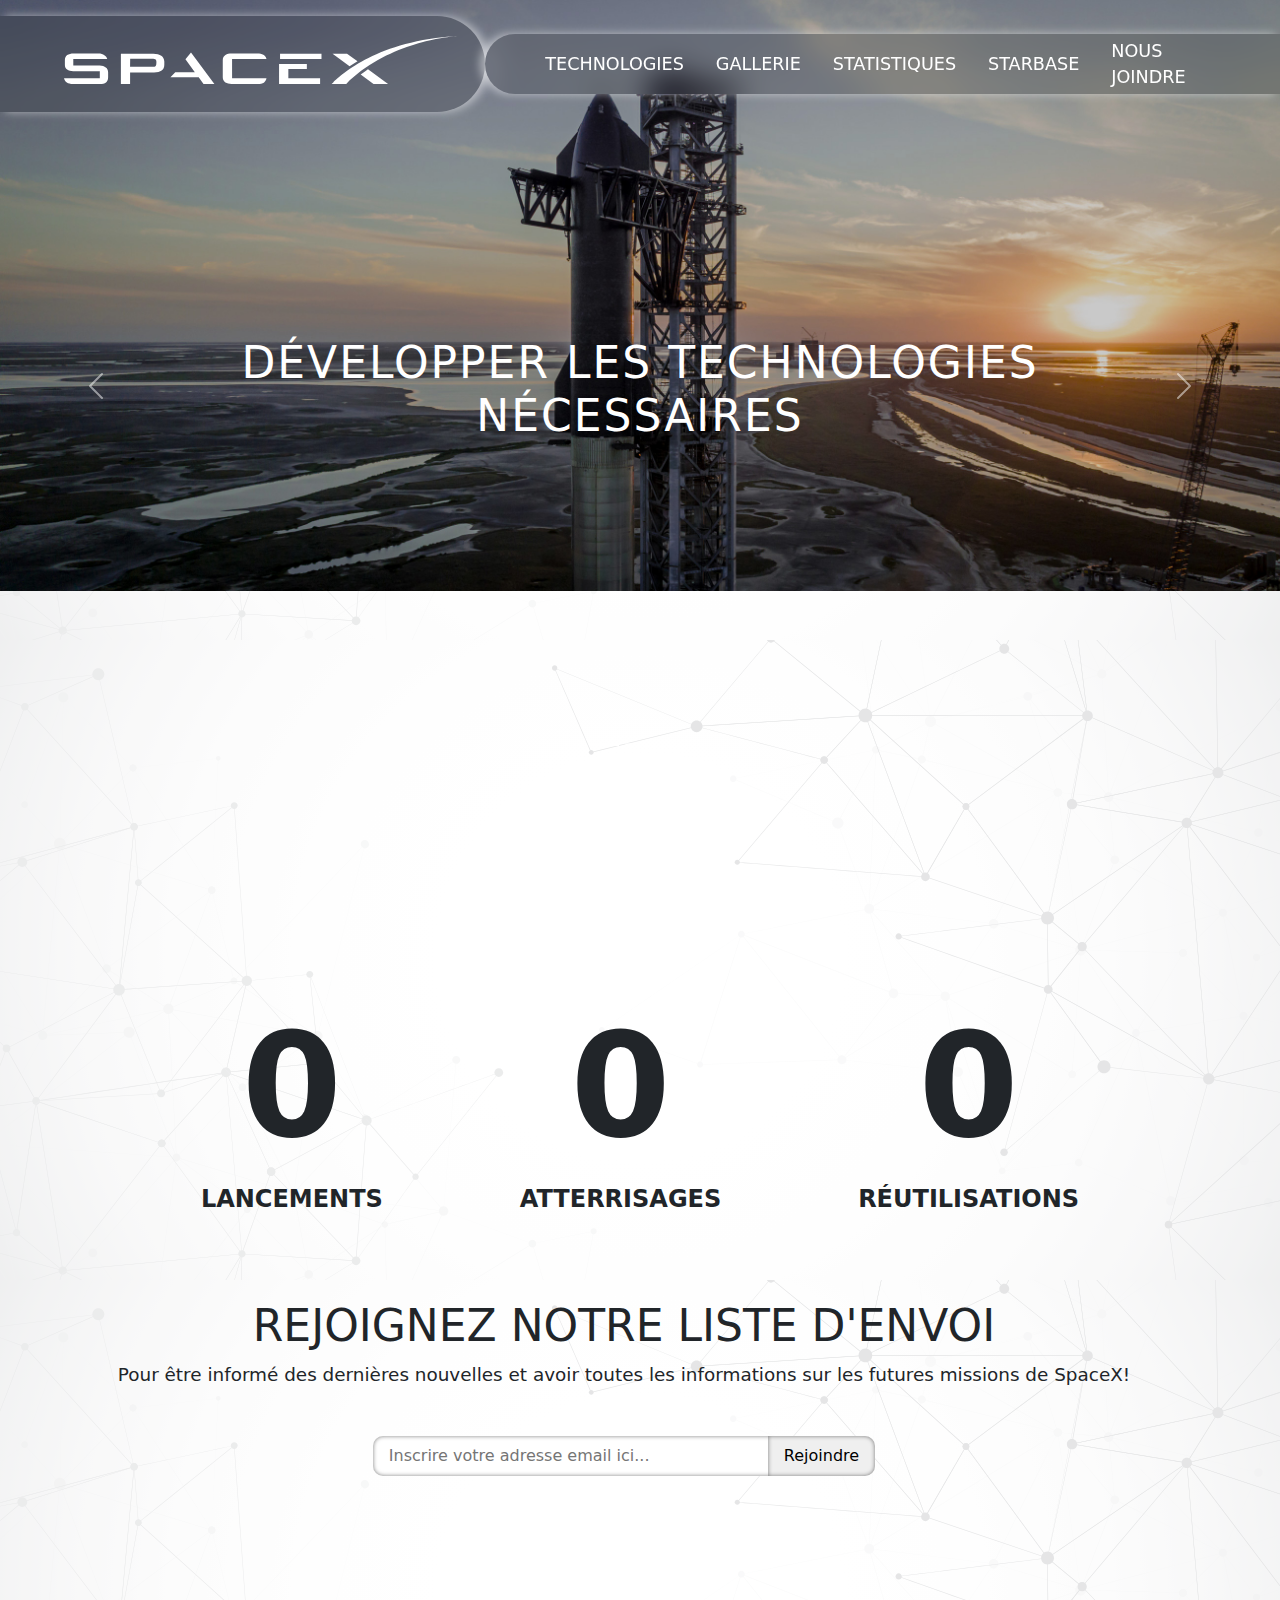
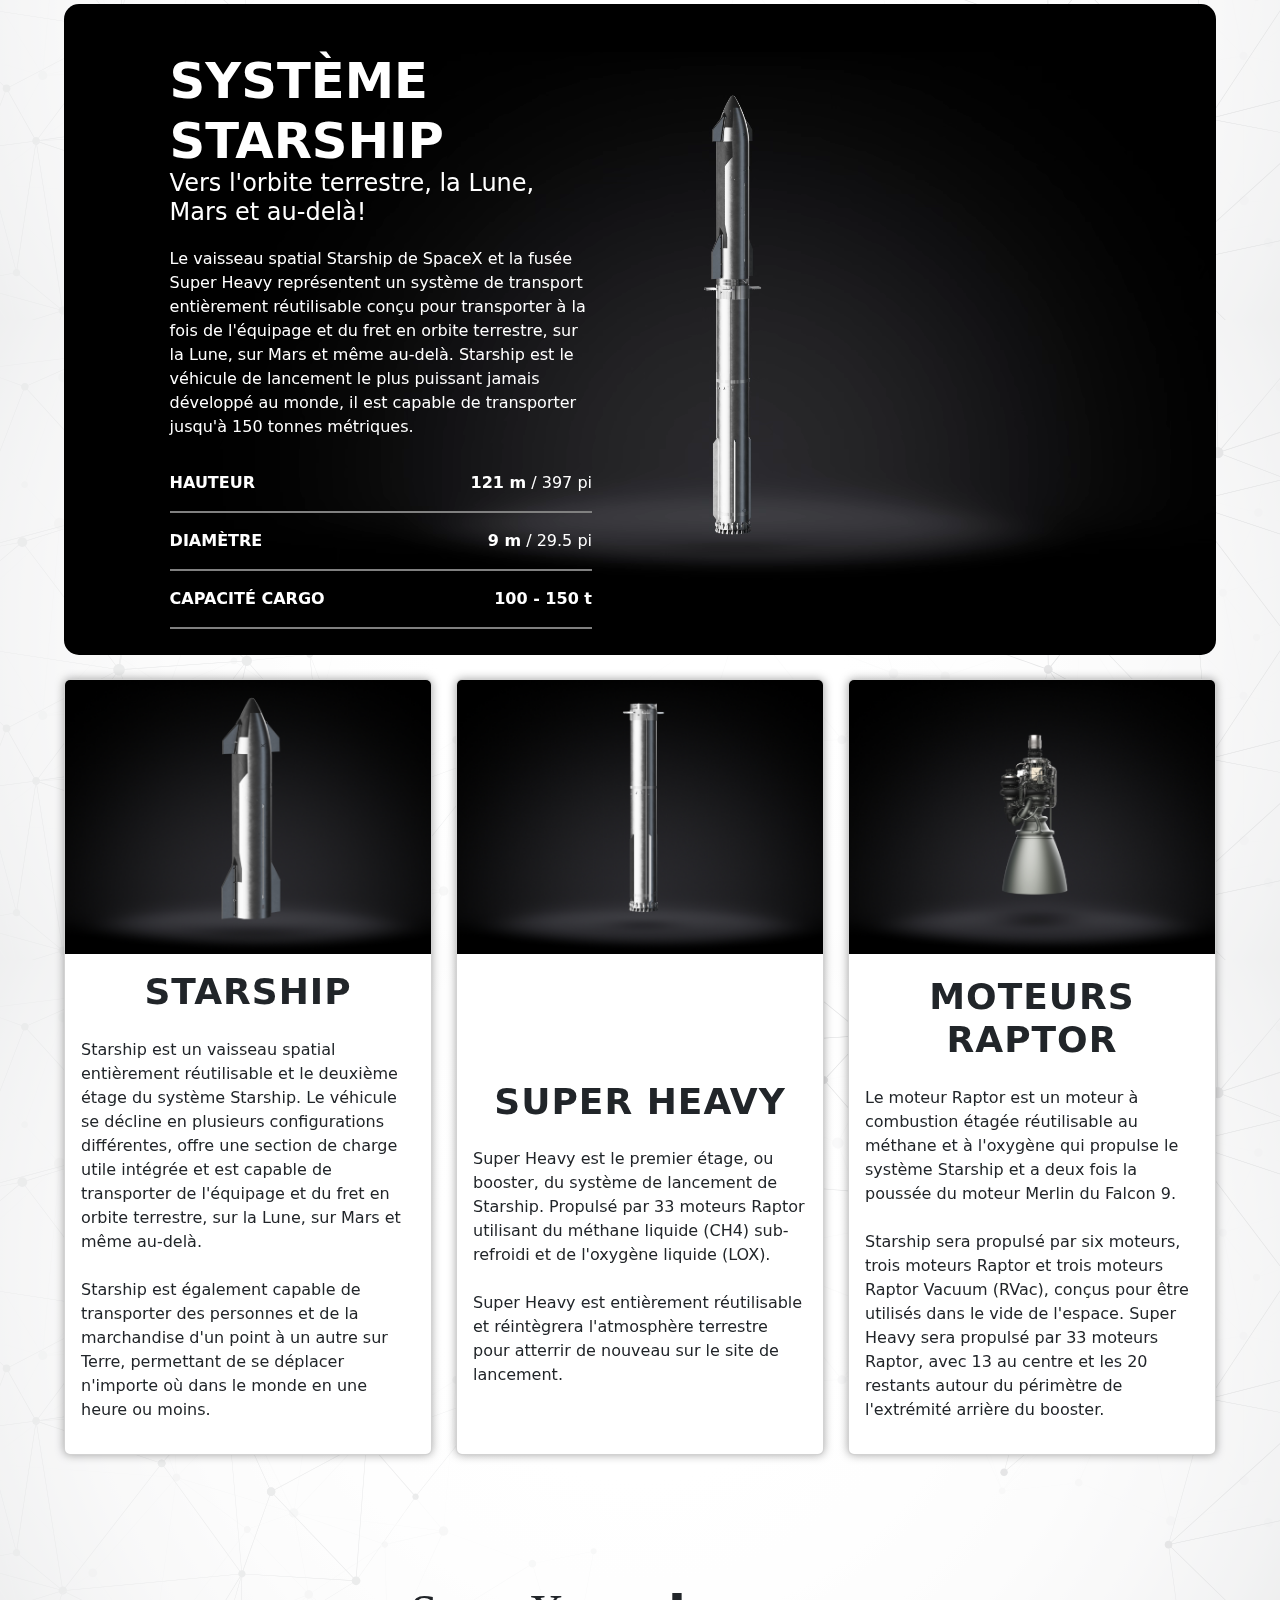
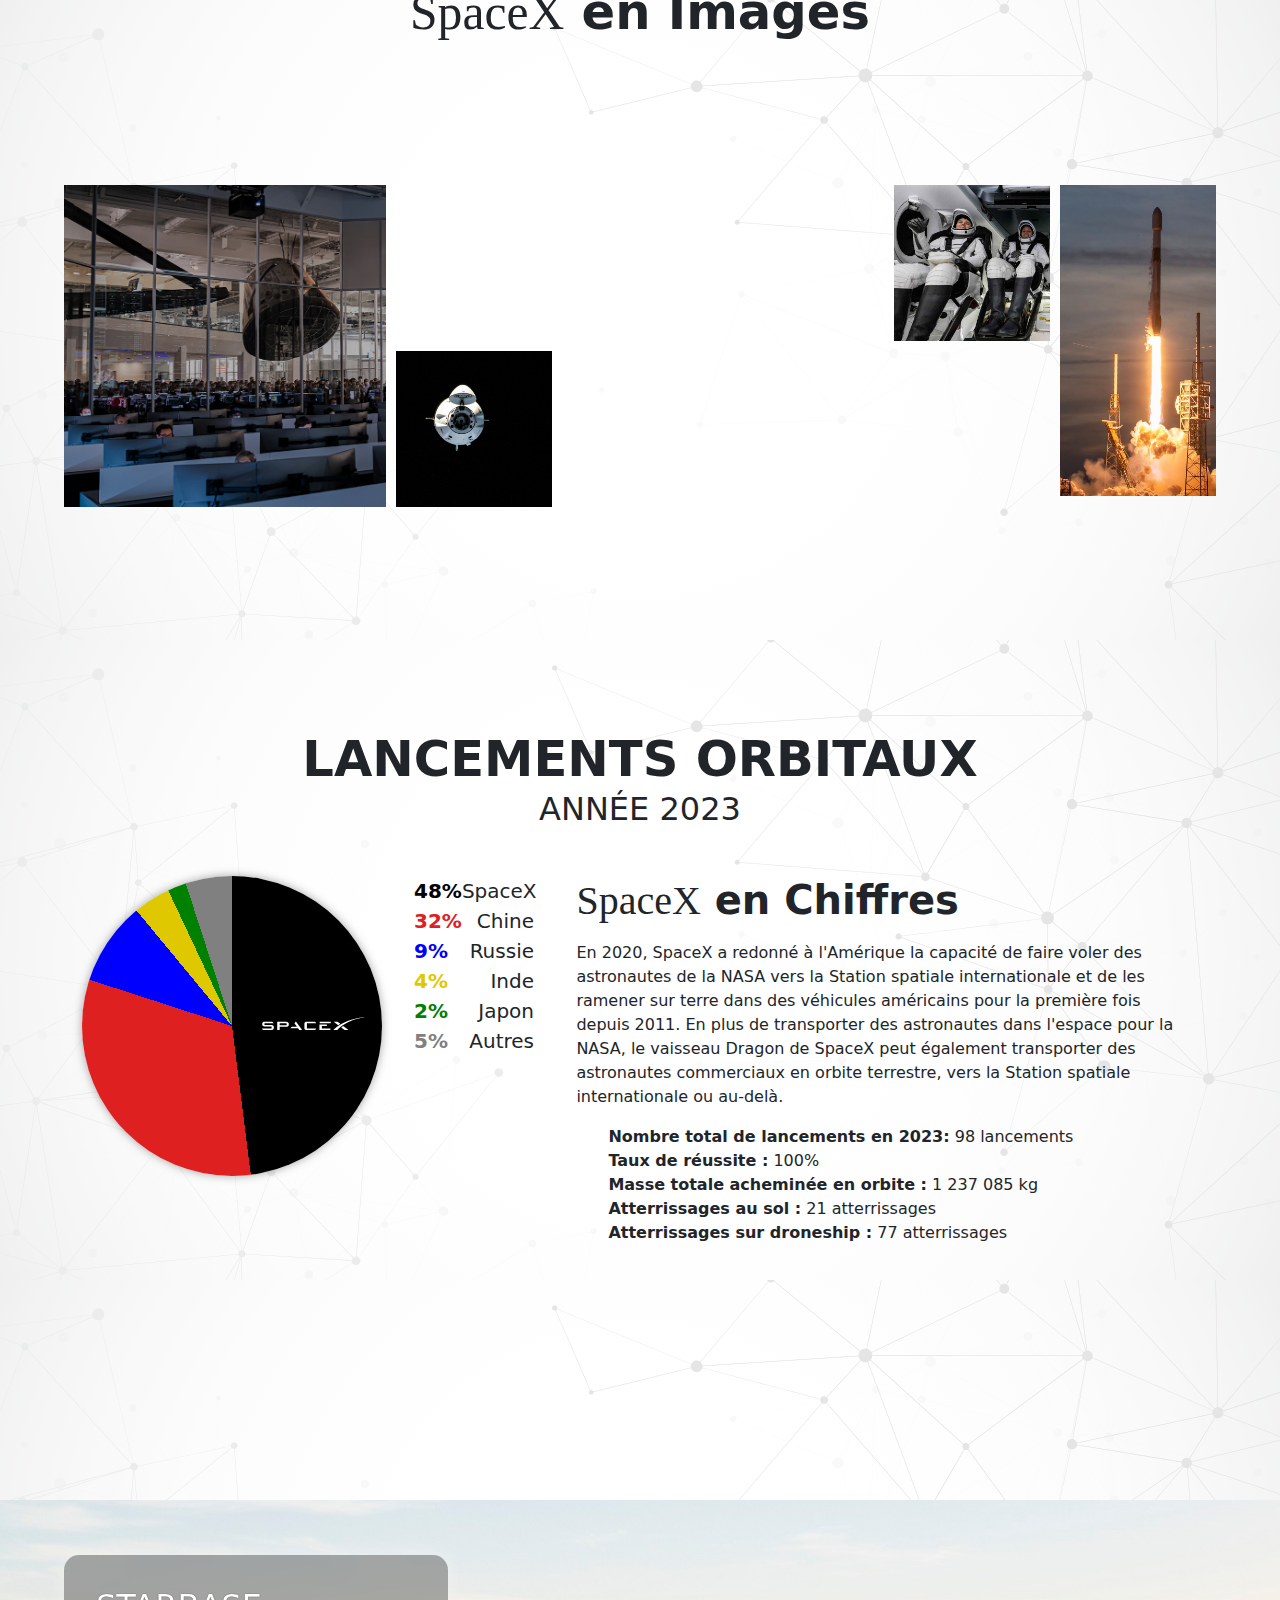
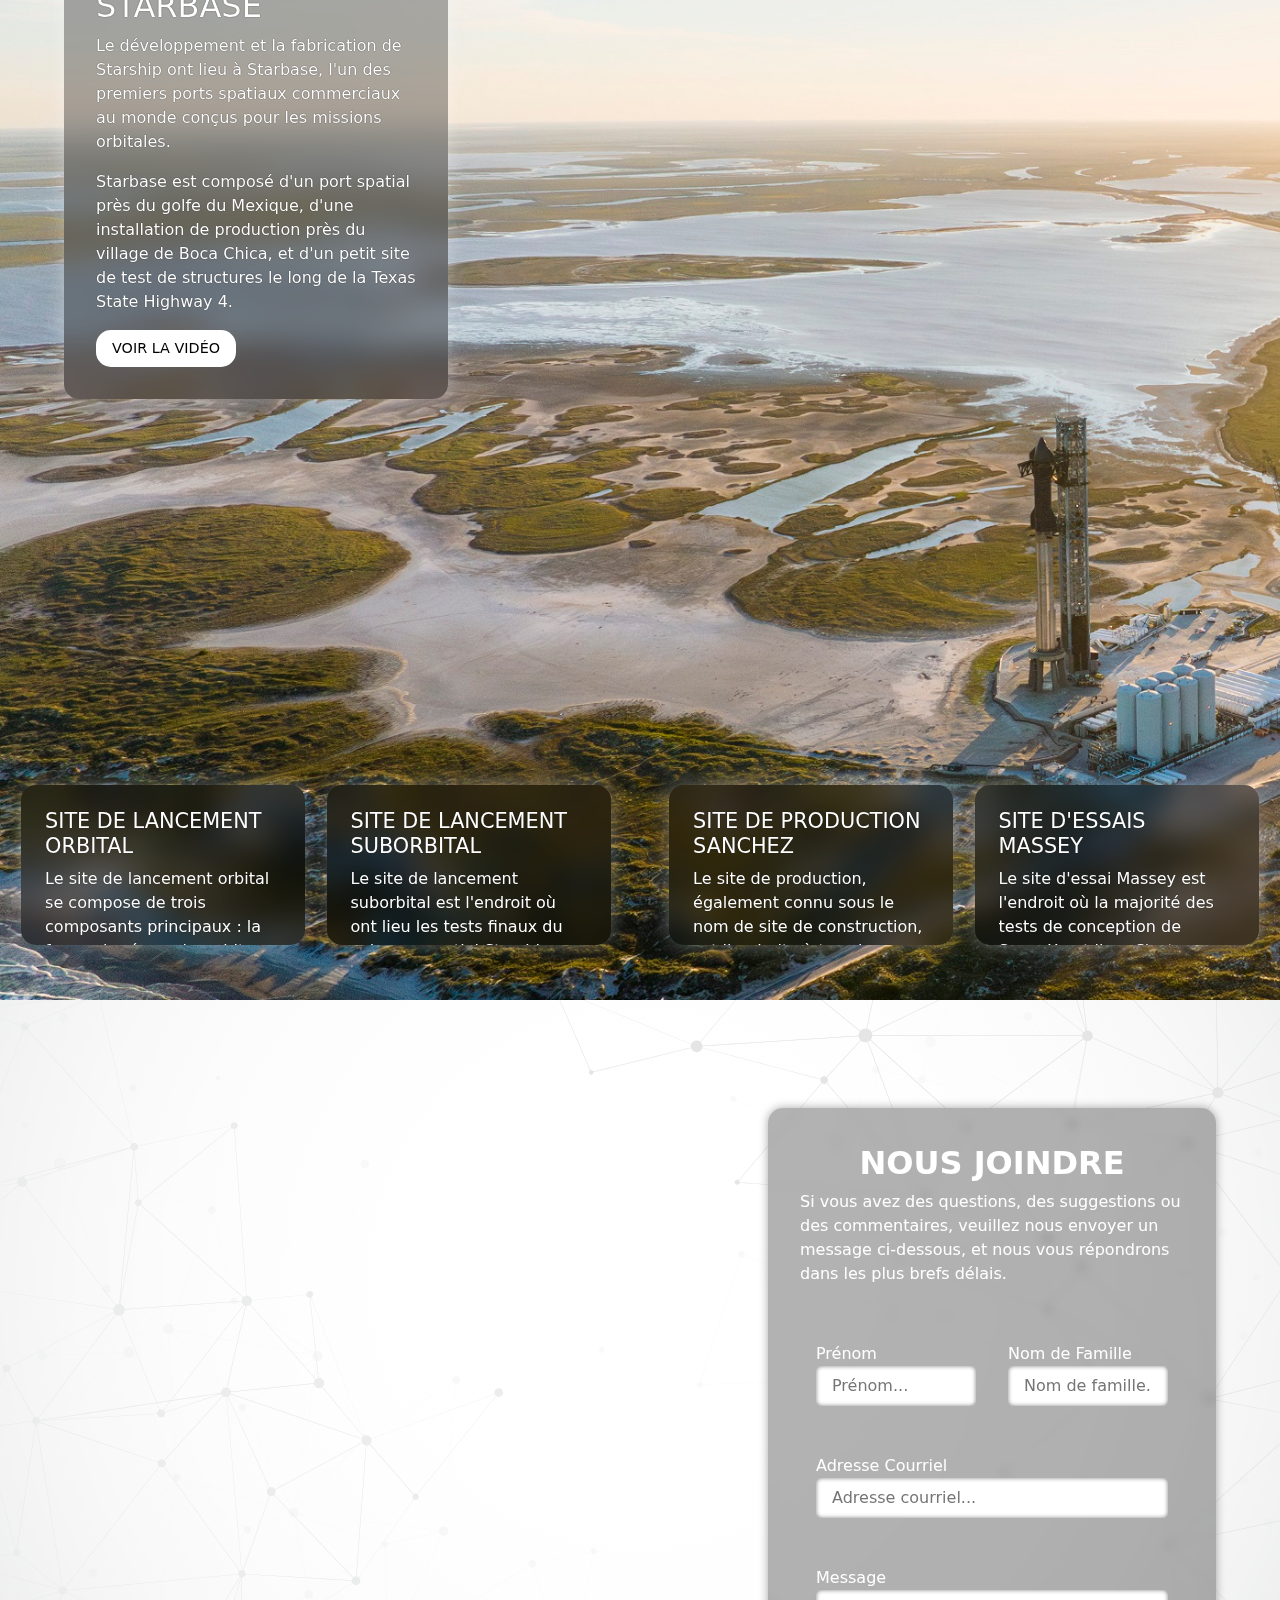
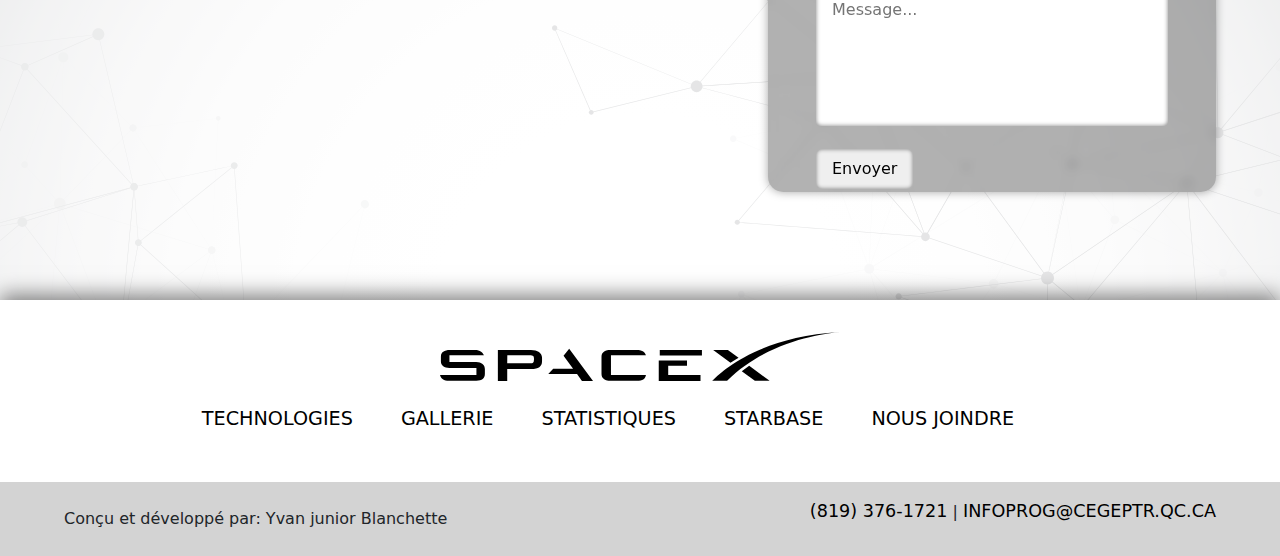
==== commit a5f19976: "css to scss conversion" ====
--- a/index.html
+++ b/index.html
@@ -6,7 +6,7 @@
   <meta name="viewport" content="width=device-width, initial-scale=1.0">
   <title>SpaceX</title>
 
-  <link rel="stylesheet" href="./css/style.css">
+  <link rel="stylesheet" href="./styles/css/style.css">
 
   <!-- Bootstrap 5 -->
   <link href="https://cdn.jsdelivr.net/npm/bootstrap@5.3.3/dist/css/bootstrap.min.css" rel="stylesheet"
@@ -37,12 +37,13 @@
     </div>
 
     <nav class="header__nav">
-      <ul>
-        <li><a href="#technology">Technologies</a></li>
-        <li><a href="#gallery">Gallerie</a></li>
-        <li><a href="#statistics">Statistiques</a></li>
-        <li><a href="#starbase">Starbase</a></li>
-        <li><a href="#contact">Nous Joindre</a></li>
+      <button class="nav__mobile-menu-btn"><i class="fa-solid fa-bars"></i></button>
+      <ul class="nav__list">
+        <li class="nav__list-item"><a class="nav__link" href="#technology">Technologies</a></li>
+        <li class="nav__list-item"><a class="nav__link" href="#gallery">Gallerie</a></li>
+        <li class="nav__list-item"><a class="nav__link" href="#statistics">Statistiques</a></li>
+        <li class="nav__list-item"><a class="nav__link" href="#starbase">Starbase</a></li>
+        <li class="nav__list-item"><a class="nav__link" href="#contact">Nous Joindre</a></li>
       </ul>
     </nav>
   </header>
@@ -64,21 +65,18 @@
             <img src="./assets/images/hero-1.jpg" class="d-block w-100" alt="...">
             <div class="carousel-caption d-none d-md-block">
               <h2 class="carousel__header">DÉVELOPPER LES TECHNOLOGIES NÉCESSAIRES</h2>
-              <button class="btn carousel__btn">EN SAVOIR PLUS</button>
             </div>
           </div>
           <div class="carousel-item">
             <img src="./assets/images/hero-2.jpg" class="d-block w-100" alt="...">
             <div class="carousel-caption d-none d-md-block">
               <h2 class="carousel__header">AFIN D'EXPLORER NOTRE SYSTÈME SOLAIRE</h2>
-              <button class="btn carousel__btn">EN SAVOIR PLUS</button>
             </div>
           </div>
           <div class="carousel-item">
             <img src="./assets/images/hero-3.jpg" class="d-block w-100" alt="...">
             <div class="carousel-caption d-none d-md-block">
               <h2 class="carousel__header">ET FAIRE DE L'HUMANITÉ UNE ESPÈCE MULTIPLANÉTAIRE</h2>
-              <button href="#technology" class="btn carousel__btn">EN SAVOIR PLUS</button>
             </div>
           </div>
         </div>
@@ -118,7 +116,7 @@
         </p>
         <form class="form" action="confirmation.html">
           <div class="form__input-group">
-            <input class="form__input" type="email" name="email" id="email"
+            <input class="form__input" type="email" name="email" id="mailing-list_email"
               placeholder="Inscrire votre adresse email ici...">
             <button class="form__btn" type="submit">Rejoindre</button>
           </div>
@@ -426,7 +424,6 @@
           </form>
         </div>
       </div>
-      </div>
     </section>
   </main>
 
@@ -473,8 +470,11 @@
         </ul>
       </div>
       <div class="bar__contact">
-        <p class="bar__contact-text"><i class="fa-solid fa-phone"></i> (819) 376-1721 | <i
-            class="fa-regular fa-envelope"></i> infoprog@cegeptr.qc.ca</p>
+        <p class="bar__contact-text"><a class="nav__link" href="tel:8193761721" target="_blank"><i
+              class="fa-solid fa-phone"></i> (819)
+            376-1721</a> | <a class="nav__link" href="mailto:infoprog@cegeptr.qc.ca"><i
+              class="fa-regular fa-envelope"></i>
+            infoprog@cegeptr.qc.ca</a></p>
       </div>
     </div>
   </footer>
--- a/styles/css/style.css
+++ b/styles/css/style.css
@@ -0,0 +1,910 @@
+@media screen and (width >= 576px) and (width < 768px) {
+  header nav {
+    position: fixed;
+    top: 0;
+    left: 0;
+    width: 100%;
+    height: 100vh;
+    background-color: rgba(0, 0, 0, 0.8);
+    backdrop-filter: blur(15px);
+    border-radius: 0;
+    z-index: 100;
+    transform: translateX(100%);
+  }
+  header.nav__list {
+    display: flex;
+    flex-direction: column;
+  }
+  .nav__mobile-menu-btn {
+    display: block;
+  }
+}
+header {
+  position: fixed;
+  width: 100vw;
+  height: 100px;
+  top: 0;
+  left: 0;
+  right: 0;
+  display: flex;
+  justify-content: space-between;
+  align-items: center;
+  padding-block: 4em;
+  z-index: 999;
+  background-color: transparent;
+}
+
+.header__logo-container {
+  width: 500px;
+  padding: 1.25em 1.75em 1.75em 4em;
+  border-radius: 0 50px 50px 0;
+  background-color: rgba(0, 0, 0, 0.15);
+  backdrop-filter: blur(15px);
+  box-shadow: 5px 0 10px rgba(255, 255, 255, 0.5);
+  transition: 250ms;
+}
+.header__logo-container:hover {
+  box-shadow: 2px 0 10px rgba(255, 255, 255, 0.5), 2px 0 20px rgba(255, 255, 255, 0.5), 2px 0 30px rgba(255, 255, 255, 0.5), inset 2px 0 10px rgba(255, 255, 255, 0.5);
+}
+
+.header__logo {
+  max-width: 100%;
+  height: auto;
+  fill: #ffffff;
+  height: auto;
+}
+
+.header__nav {
+  height: 60px;
+  padding: 1.25em 4em 1.25em 1.75em;
+  border-radius: 50px 0 0 50px;
+  background-color: rgba(0, 0, 0, 0.15);
+  backdrop-filter: blur(15px);
+  box-shadow: -5px 0 10px rgba(255, 255, 255, 0.5);
+  transition: 250ms;
+}
+.header__nav:hover {
+  box-shadow: -2px 0 10px rgba(255, 255, 255, 0.5), -2px 0 20px rgba(255, 255, 255, 0.5), -2px 0 30px rgba(255, 255, 255, 0.5), inset -2px 0 10px rgba(255, 255, 255, 0.5);
+}
+
+.nav__mobile-menu-btn {
+  display: none;
+  background-color: transparent;
+  border: none;
+  color: #ffffff;
+  font-size: 1.25rem;
+}
+.nav__mobile-menu-btn:hover {
+  opacity: 0.8;
+}
+
+.nav__list {
+  height: 100%;
+  display: flex;
+  list-style: none;
+  gap: 2em;
+  justify-content: flex-end;
+  align-items: center;
+}
+
+.nav__link {
+  text-decoration: none;
+  color: #ffffff;
+  font-weight: 500;
+  text-transform: uppercase;
+  font-size: 1.1rem;
+  border-bottom: 2px solid transparent;
+  transition: 250ms;
+}
+.nav__link:hover {
+  color: #ffffff;
+  text-shadow: 0 0 10px rgba(255, 255, 255, 0.75), 0 0 20px rgba(255, 255, 255, 0.5), 0 0 30px rgba(255, 255, 255, 0.5), 0 0 40px rgba(255, 255, 255, 0.5);
+}
+
+header.scrolled {
+  background-color: #ffffff;
+  border-bottom: 1px solid lightgray;
+  box-shadow: 0 0 20px rgba(0, 0, 0, 0.5);
+}
+
+header.scrolled .header__logo-container {
+  background-color: transparent;
+  backdrop-filter: blur(0);
+  box-shadow: 0;
+  transition: 250ms;
+}
+header.scrolled .header__logo-container:hover {
+  box-shadow: 0;
+}
+
+header.scrolled .header__logo {
+  fill: #000000;
+}
+
+header.scrolled nav {
+  background-color: transparent;
+  backdrop-filter: blur(15px);
+  box-shadow: 0;
+  transition: 250ms;
+}
+header.scrolled nav:hover {
+  box-shadow: 0;
+}
+
+header.scrolled .nav__link {
+  color: #000000;
+  border-bottom: 2px solid transparent;
+  transition: 250ms;
+  position: relative;
+}
+header.scrolled .nav__link:hover {
+  text-shadow: 0;
+}
+header.scrolled .nav__link:hover::after {
+  width: 100%;
+}
+header.scrolled .nav__link::after {
+  position: absolute;
+  content: "";
+  bottom: -2px;
+  right: 0;
+  width: 0;
+  height: 2px;
+  background-color: #000000;
+  transition: 250ms;
+}
+
+/* !---> HERO <---! */
+#hero {
+  height: 100vh;
+  object-fit: cover;
+}
+#hero .carousel {
+  height: 100%;
+}
+
+.carousel__header {
+  font-size: 2.75rem;
+  transform: translateY(-100px);
+  letter-spacing: 2px;
+}
+
+.info {
+  margin-top: 100px;
+  min-height: 300px;
+  display: flex;
+  justify-content: space-evenly;
+  width: 90%;
+  margin-inline: auto;
+  text-align: center;
+}
+.info .info__title {
+  font-size: 9rem;
+  font-weight: 600;
+}
+.info .info__text {
+  font-size: 1.5rem;
+  font-weight: 600;
+}
+
+.newsletter__box {
+  display: flex;
+  flex-direction: column;
+  justify-content: center;
+  align-items: center;
+  text-align: center;
+  width: 100%;
+  padding-right: 2em;
+}
+
+.newsletter__title {
+  font-size: 2.75rem;
+  text-transform: uppercase;
+}
+
+.newsletter__text {
+  font-size: 1.15rem;
+}
+
+form .form__input-group {
+  display: flex;
+  align-items: center;
+  justify-content: center;
+  margin-top: 2rem;
+  width: 100%;
+}
+form .form__input {
+  width: 400px;
+  margin-left: auto;
+  margin-right: 0;
+  border-radius: 10px 0 0 10px;
+  padding: 0.5em 1em;
+  border: none;
+  box-shadow: inset 0 0 4px rgba(0, 0, 0, 0.5);
+}
+form .form__input:focus {
+  outline: none;
+}
+form .form__btn {
+  border-radius: 0 10px 10px 0;
+  border: none;
+  padding: 0.5em 1em;
+  margin-left: -5px;
+  box-shadow: inset 0 0 4px rgba(0, 0, 0, 0.5);
+  transition: 250ms;
+}
+form .form__btn:hover {
+  background-color: #dadada;
+}
+
+#technology {
+  width: 90%;
+  margin-inline: auto;
+}
+
+.technology__intro {
+  position: relative;
+  margin-bottom: 1.5em;
+  background-color: #000000;
+  padding-block: 3rem 4rem;
+  border-radius: 15px;
+}
+
+.intro__video {
+  max-width: 100%;
+  border-radius: 10px;
+  overflow: hidden;
+}
+
+.intro__box {
+  position: absolute;
+  top: 0;
+  bottom: 0;
+  left: 0;
+  width: 45%;
+  color: #ffffff;
+  display: flex;
+  flex-direction: column;
+  justify-content: space-evenly;
+  padding: 3em;
+  margin-left: 5%;
+}
+
+.intro__subtitle {
+  font-size: 1.5rem;
+  margin-top: -10px;
+  margin-bottom: 20px;
+}
+
+.intro__stats-title {
+  font-weight: 700;
+}
+
+.technology__box {
+  display: flex;
+  flex-flow: row wrap;
+  gap: 1.5em;
+}
+
+.card {
+  flex: 1;
+  text-align: center;
+  min-height: 500px;
+  overflow: hidden;
+  background-color: hsla(0, 0%, 100%, 0.2);
+  backdrop-filter: blur(15px);
+  cursor: pointer;
+  border-color: lightgray;
+  box-shadow: 0 0 10px rgba(0, 0, 0, 0.35);
+}
+
+.card__image {
+  max-width: 100%;
+  height: auto;
+  transition: 400ms;
+  object-fit: cover;
+}
+
+.card__image-container {
+  overflow: hidden;
+  height: 100%;
+}
+
+.card:hover .card__image {
+  transform: scale(1.1);
+}
+
+.card__content {
+  display: flex;
+  flex-direction: column;
+  justify-content: space-between;
+  padding: 1em;
+  height: 80%;
+}
+
+.card__title {
+  margin-top: 1rem;
+  font-size: 2.25rem;
+  font-weight: bold;
+  letter-spacing: 1px;
+}
+
+.card__text {
+  font-size: 1rem;
+  text-align: start;
+}
+
+.modal-dialog {
+  border-radius: 15px;
+  overflow: hidden;
+  position: relative;
+}
+
+.modal__image-container {
+  width: 100%;
+}
+
+.modal__image {
+  max-width: 100%;
+  height: auto;
+}
+
+.modal__box {
+  position: absolute;
+  top: 0;
+  bottom: 0;
+  left: 0;
+  width: 45%;
+  color: #ffffff;
+  display: flex;
+  flex-direction: column;
+  justify-content: space-evenly;
+  padding: 2em;
+  margin-left: 3rem;
+}
+
+.modal__title,
+.intro__title {
+  font-size: 3.1rem;
+  font-weight: bold;
+}
+
+.modal__text,
+.intro__text {
+  font-size: 1rem;
+}
+
+.modal__stats,
+.intro__stats {
+  display: flex;
+  justify-content: space-between;
+  align-items: center;
+  padding-block: 1em;
+  border-bottom: 2px solid grey;
+}
+
+.modal__btn-close {
+  position: absolute;
+  top: 0;
+  right: 1rem;
+  border: none;
+  background-color: transparent;
+  color: lightgray;
+  cursor: pointer;
+  font-size: 3rem;
+  font-weight: 300;
+  transition: 300ms;
+}
+.modal__btn-close:hover {
+  color: #ffffff;
+}
+
+/* Prevent the page from shifting to the left when the modal opens */
+.modal-open[style] {
+  padding-right: 0px !important;
+}
+
+#gallery {
+  width: 90%;
+  margin-inline: auto;
+}
+
+.gallery__title {
+  text-align: center;
+  margin-bottom: 3rem;
+  font-size: 4rem;
+  font-size: 3.1rem;
+  font-weight: bold;
+}
+
+.gallery__grid-container {
+  display: grid;
+  grid-template-columns: repeat(7, 1fr);
+  grid-gap: 10px;
+  width: 100%;
+  height: 100%;
+  margin-inline: auto;
+}
+
+.gallery__grid-container img,
+.gallery__grid-container video {
+  max-width: 100%;
+  height: auto;
+  object-fit: cover;
+}
+
+.tile01 {
+  grid-column: 1/3;
+  grid-row: 2/4;
+  aspect-ratio: 1/1;
+  cursor: pointer;
+}
+.tile01:hover {
+  opacity: 0.8;
+}
+
+.tile02 {
+  grid-column: 3/6;
+  grid-row: 1/3;
+  aspect-ratio: 2/1;
+}
+
+.tile03 {
+  grid-column: 3/4;
+  grid-row: 3/4;
+  cursor: pointer;
+}
+.tile03:hover {
+  opacity: 0.8;
+}
+
+.tile04 {
+  grid-column: 4/7;
+  grid-row: 3/5;
+  aspect-ratio: 2/1;
+}
+
+.tile05 {
+  grid-column: 6/7;
+  grid-row: 2/3;
+  cursor: pointer;
+}
+.tile05:hover {
+  opacity: 0.8;
+}
+
+.tile06 {
+  grid-column: 7/8;
+  grid-row: 2/4;
+  cursor: pointer;
+}
+.tile06:hover {
+  opacity: 0.8;
+}
+
+.statistics__title {
+  margin-bottom: 3rem;
+  font-size: 3.1rem;
+  font-weight: bold;
+  text-align: center;
+}
+.statistics__title .stats__subtitle {
+  display: block;
+  font-size: 2rem;
+  font-weight: 500;
+}
+
+.stats {
+  display: flex;
+  justify-content: space-between;
+  gap: 3rem;
+  margin-bottom: 5rem;
+}
+
+.stats__chart {
+  display: flex;
+  justify-content: flex-start;
+  width: 40%;
+}
+
+.stats__pie-chart {
+  position: relative;
+  width: 300px;
+  height: 300px;
+  background-image: conic-gradient(#000000 48%, rgb(223, 32, 32) 48%, rgb(223, 32, 32) 80%, blue 80%, blue 89%, rgb(223, 200, 0) 89%, rgb(223, 200, 0) 93%, green 93%, green 95%, gray 95%);
+  box-shadow: 0 0 10px rgba(0, 0, 0, 0.35);
+  border-radius: 50%;
+  aspect-ratio: 1/1;
+}
+
+.stats__chart-img {
+  position: absolute;
+  right: 5%;
+  top: 47%;
+  width: 35%;
+}
+
+.stats__info {
+  display: flex;
+  flex-direction: column;
+  align-items: start;
+  justify-content: start;
+  width: 400px;
+  height: 400px;
+  list-style: none;
+}
+
+.stats__info-text {
+  font-size: 1.25rem;
+  list-style: none;
+  width: 120px;
+  display: flex;
+  justify-content: space-between;
+}
+
+.stats__info-text--black {
+  color: #000000;
+  font-weight: 600;
+}
+
+.stats__info-text--red {
+  color: rgb(223, 32, 32);
+  font-weight: 600;
+}
+
+.stats__info-text--blue {
+  color: blue;
+  font-weight: 600;
+}
+
+.stats__info-text--yellow {
+  color: rgb(223, 200, 0);
+  font-weight: 600;
+}
+
+.stats__info-text--green {
+  color: green;
+  font-weight: 600;
+}
+
+.stats__info-text--gray {
+  color: gray;
+  font-weight: 600;
+}
+
+.stats__text-title {
+  margin-bottom: 1rem;
+  font-size: 2.5rem;
+  font-weight: 600;
+}
+.stats__text-title .stats__subtitle {
+  display: block;
+  font-size: 2.5rem;
+}
+
+#starbase {
+  position: relative;
+  background-image: url("../../assets/images/starbase.jpg");
+  min-height: 1100px;
+  background-repeat: no-repeat;
+  background-size: cover;
+}
+
+.starbase__box {
+  position: absolute;
+  left: 5%;
+  top: 5%;
+  width: 30%;
+  padding: 2rem;
+  border-radius: 15px;
+  color: #ffffff;
+  background-color: rgba(0, 0, 0, 0.3);
+  backdrop-filter: blur(15px);
+  box-shadow: 0 0 20px rgba(255, 255, 255, 0.35);
+  text-shadow: 0 0 1px rgba(0, 0, 0, 0.9);
+}
+.starbase__box .starbase__btn {
+  color: #000000;
+  background-color: #ffffff;
+  border: none;
+  padding: 0.5rem 1rem;
+  border-radius: 15px;
+  transition: 300ms;
+  font-size: 0.9rem;
+  font-weight: 500;
+}
+.starbase__box .starbase__btn:hover {
+  text-shadow: 0 0 10px rgba(255, 255, 255, 0.75), 0 0 20px rgba(255, 255, 255, 0.5), 0 0 30px rgba(255, 255, 255, 0.5), 0 0 40px rgba(255, 255, 255, 0.5);
+  box-shadow: 0 0 10px rgba(255, 255, 255, 0.5), 0 0 20px rgba(255, 255, 255, 0.5), 0 0 30px rgba(255, 255, 255, 0.5), inset 0 0 10px rgba(255, 255, 255, 0.5);
+}
+
+.starbase__cards-container {
+  position: absolute;
+  bottom: 5%;
+  left: 0;
+  width: 100%;
+  display: flex;
+  justify-content: center;
+  align-items: end;
+  gap: 1rem;
+}
+.starbase__cards-container .starbase__cards-wrapper {
+  display: flex;
+  justify-content: space-evenly;
+  align-items: end;
+  width: 100%;
+}
+
+.starbase__card {
+  width: 45%;
+  height: 10rem;
+  padding: 1.5rem;
+  overflow: hidden;
+  border-radius: 15px;
+  color: #ffffff;
+  background-color: rgba(0, 0, 0, 0.3);
+  backdrop-filter: blur(15px);
+  box-shadow: 0 0 10px rgba(0, 0, 0, 0.35);
+  text-shadow: 0 0 1px rgba(0, 0, 0, 0.9);
+  cursor: pointer;
+  box-shadow: 0 0 20px rgba(255, 255, 255, 0.35);
+  transition: 250ms;
+}
+.starbase__card:hover {
+  box-shadow: 2px 0 10px rgba(255, 255, 255, 0.5), 2px 0 20px rgba(255, 255, 255, 0.5), 2px 0 30px rgba(255, 255, 255, 0.5), inset 2px 0 10px rgba(255, 255, 255, 0.5);
+  opacity: 1;
+}
+.starbase__card p {
+  display: -webkit-box;
+  -webkit-line-clamp: 3;
+  overflow: hidden;
+}
+.starbase__card.open {
+  height: fit-content;
+  box-shadow: 2px 0 10px rgba(255, 255, 255, 0.5), 2px 0 20px rgba(255, 255, 255, 0.5), 2px 0 30px rgba(255, 255, 255, 0.5), inset 2px 0 10px rgba(255, 255, 255, 0.5);
+  backdrop-filter: blur(50px);
+  background-color: rgba(0, 0, 0, 0.3);
+  opacity: 1;
+}
+.starbase__card.open p {
+  display: block;
+  color: #ffffff;
+}
+.starbase__card .starbase__card-title {
+  font-size: 1.3rem;
+}
+
+*,
+*::before,
+*::after {
+  box-sizing: border-box;
+}
+
+html,
+body {
+  overflow-x: hidden !important;
+  background-color: #000000;
+  width: 100vw;
+  scroll-behavior: smooth;
+}
+
+ul li {
+  list-style: none;
+}
+
+a {
+  text-decoration: none;
+  color: inherit;
+}
+
+body {
+  background-image: url("../../assets/images/background.svg");
+}
+
+.font-spacex {
+  font-family: "SpaceX";
+  font-weight: 400;
+}
+
+.logo-inline {
+  display: inline-block;
+  width: 300px;
+  margin-top: -16px;
+}
+
+section {
+  min-height: 500px;
+  padding-bottom: 8rem;
+}
+
+.btn {
+  text-transform: uppercase;
+  font-weight: 500;
+  font-size: 1.1rem;
+  border: none;
+  border-radius: 10px;
+  padding: 0.75em 1.5em;
+  background-color: #ffffff;
+}
+
+/* !---> HEADER <---! */
+.contact__map-container {
+  width: 100%;
+  height: 900px;
+  position: relative;
+}
+
+.contact__map {
+  pointer-events: none;
+}
+
+.contact__box {
+  background-color: rgba(0, 0, 0, 0.3);
+  backdrop-filter: blur(5px);
+  box-shadow: 0 0 10px rgba(0, 0, 0, 0.35);
+  border-radius: 15px;
+  z-index: 100;
+  position: absolute;
+  top: 12%;
+  right: 5%;
+  width: 35%;
+  height: 76%;
+  display: flex;
+  flex-direction: column;
+  align-items: center;
+  justify-content: center;
+  padding: 2rem;
+  padding-bottom: 0;
+  margin-bottom: 0;
+  color: #ffffff;
+}
+.contact__box .contact__title {
+  font-size: 2rem;
+  font-weight: 700;
+}
+
+#contact {
+  padding-bottom: 0;
+}
+
+#contact .contact__form {
+  display: flex;
+  flex-direction: column;
+  align-items: flex-start;
+  justify-content: center;
+  width: 100%;
+}
+#contact .contact__form .form__input-group {
+  width: 100%;
+  max-width: 100%;
+}
+#contact .contact__form .form__input {
+  width: 100%;
+  background-color: transparent;
+  border: none;
+  box-shadow: none;
+}
+#contact .contact__form input, #contact .contact__form textarea {
+  width: 100%;
+  border-radius: 5px;
+  padding: 0.5rem 1rem;
+  border: none;
+  box-shadow: inset 0 0 4px rgba(0, 0, 0, 0.5);
+  resize: none;
+}
+#contact .contact__form input:focus, #contact .contact__form textarea:focus {
+  outline: none;
+}
+#contact .contact__form .form__label {
+  display: block;
+}
+#contact .contact__form .form__btn {
+  width: fit-content;
+  border-radius: 5px;
+  margin-left: 1rem;
+  margin-top: 0.5rem;
+}
+
+footer {
+  background-color: #ffffff;
+  box-shadow: 0 -5px 20px rgba(0, 0, 0, 0.5);
+}
+
+.footer_main {
+  display: flex;
+  flex-direction: column;
+  align-items: center;
+  justify-content: center;
+  width: 100%;
+  padding: 2rem;
+  gap: 1.5rem;
+}
+.footer_main .footer__logo-container {
+  width: 400px;
+}
+.footer_main .footer__logo {
+  max-width: 100%;
+  height: auto;
+}
+.footer_main .footer__nav {
+  display: flex;
+  justify-content: center;
+  align-items: center;
+  gap: 3rem;
+  transform: translateX(-3rem);
+}
+.footer_main .footer__nav .nav__list-item {
+  list-style: none;
+}
+.footer_main .footer__nav .nav__link {
+  position: relative;
+  color: #000000;
+  text-decoration: none;
+  font-size: 1.2rem;
+  transition: 300ms;
+}
+.footer_main .footer__nav .nav__link:hover::after {
+  width: 100%;
+}
+.footer_main .footer__nav .nav__link::after {
+  position: absolute;
+  content: "";
+  bottom: 0;
+  right: 0;
+  width: 0;
+  height: 1px;
+  background-color: #000000;
+  transition: 250ms;
+}
+
+.footer__bar {
+  background-color: lightgray;
+  display: flex;
+  justify-content: space-between;
+  align-items: center;
+  padding: 1rem 4rem;
+}
+.footer__bar .bar__socials-list {
+  display: flex;
+  justify-content: center;
+  align-items: center;
+  gap: 1rem;
+  transform: translate(-3rem, 0.6rem);
+}
+.footer__bar .bar__socials-list .bar__socials-icon {
+  font-size: 1.5rem;
+  color: #000000;
+  transition: 300ms;
+}
+.footer__bar .bar__socials-list .bar__socials-icon:hover {
+  opacity: 0.5;
+}
+.footer__bar .nav__link {
+  color: #000000;
+  text-decoration: none;
+}
+.footer__bar .nav__link:hover {
+  text-decoration: underline;
+}
+
+@media screen and (width < 768px) {
+  header nav {
+    position: fixed;
+    top: 0;
+    left: 0;
+    width: 100%;
+    height: 100vh;
+    background-color: rgba(0, 0, 0, 0.8);
+    backdrop-filter: blur(15px);
+    border-radius: 0;
+    z-index: 100;
+    transform: translateX(100%);
+  }
+  header.nav__list {
+    display: flex;
+    flex-direction: column;
+  }
+  .nav__mobile-menu-btn {
+    display: block;
+  }
+}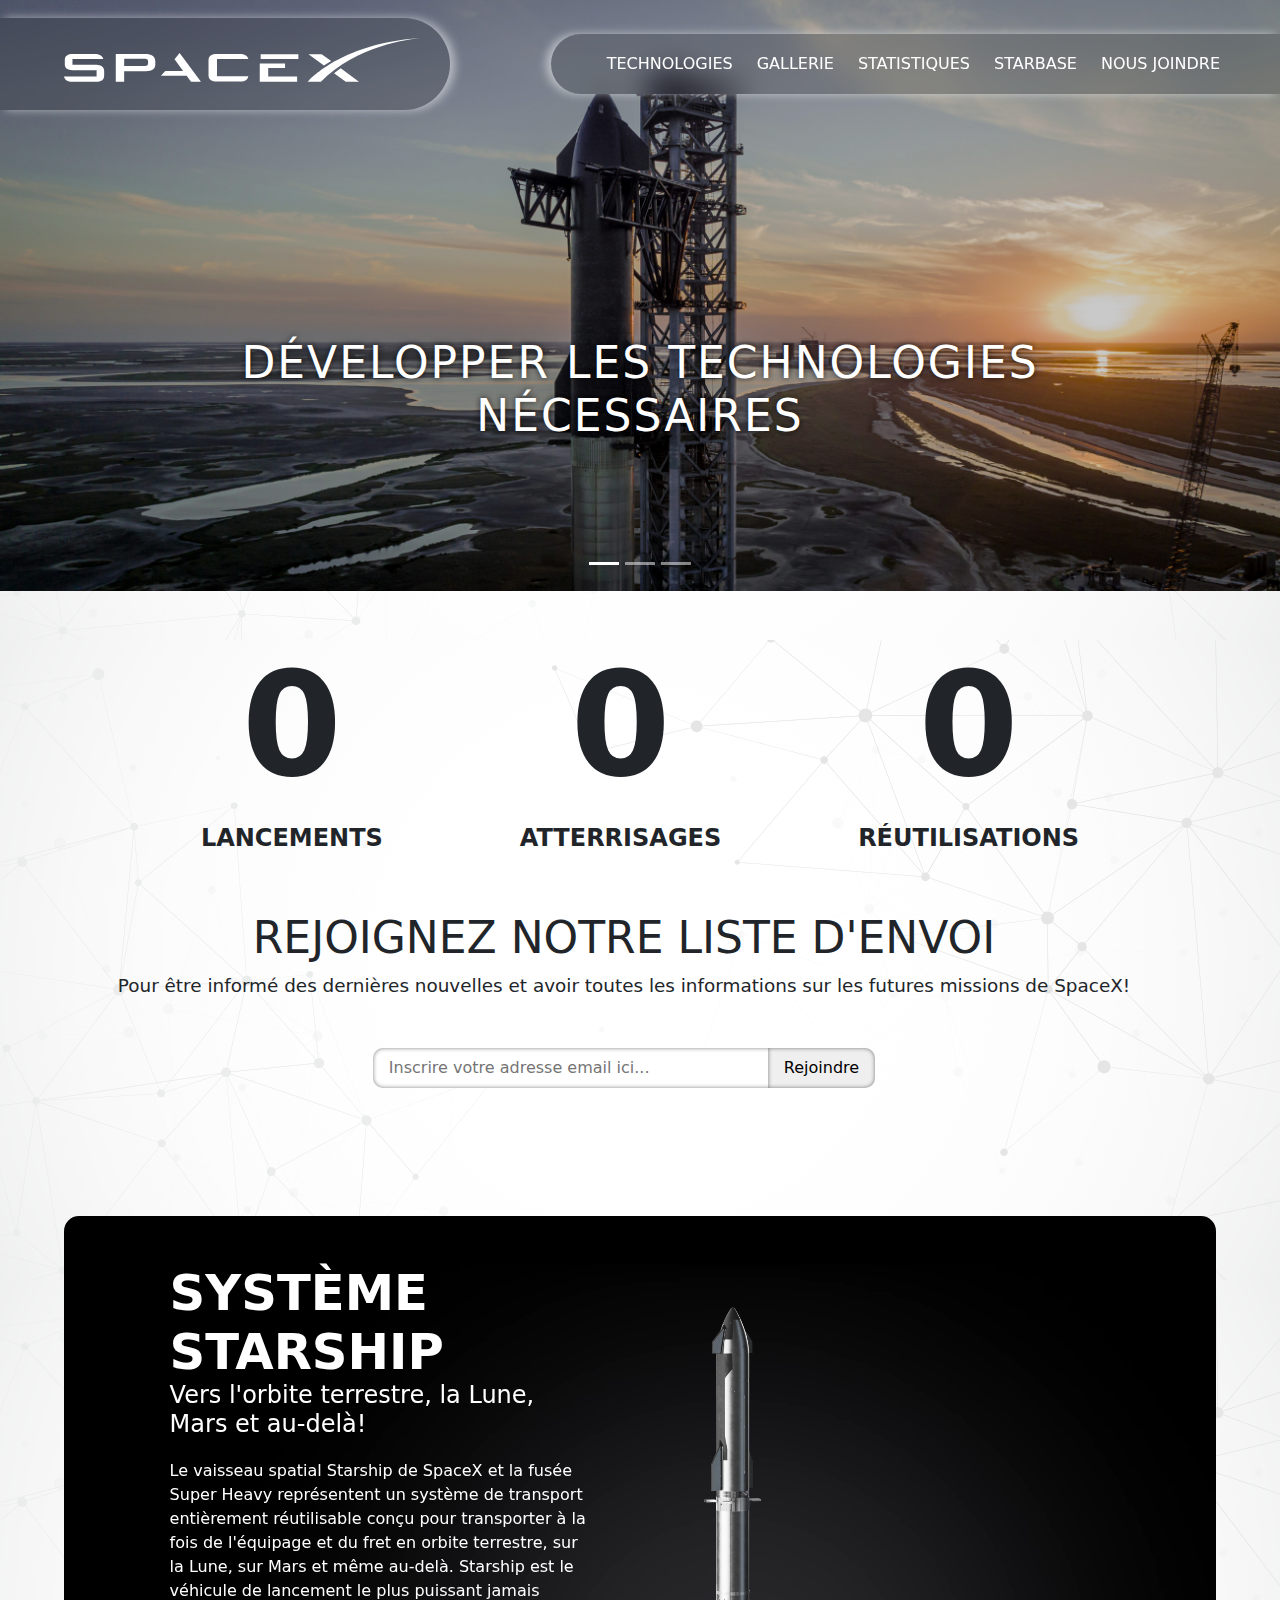
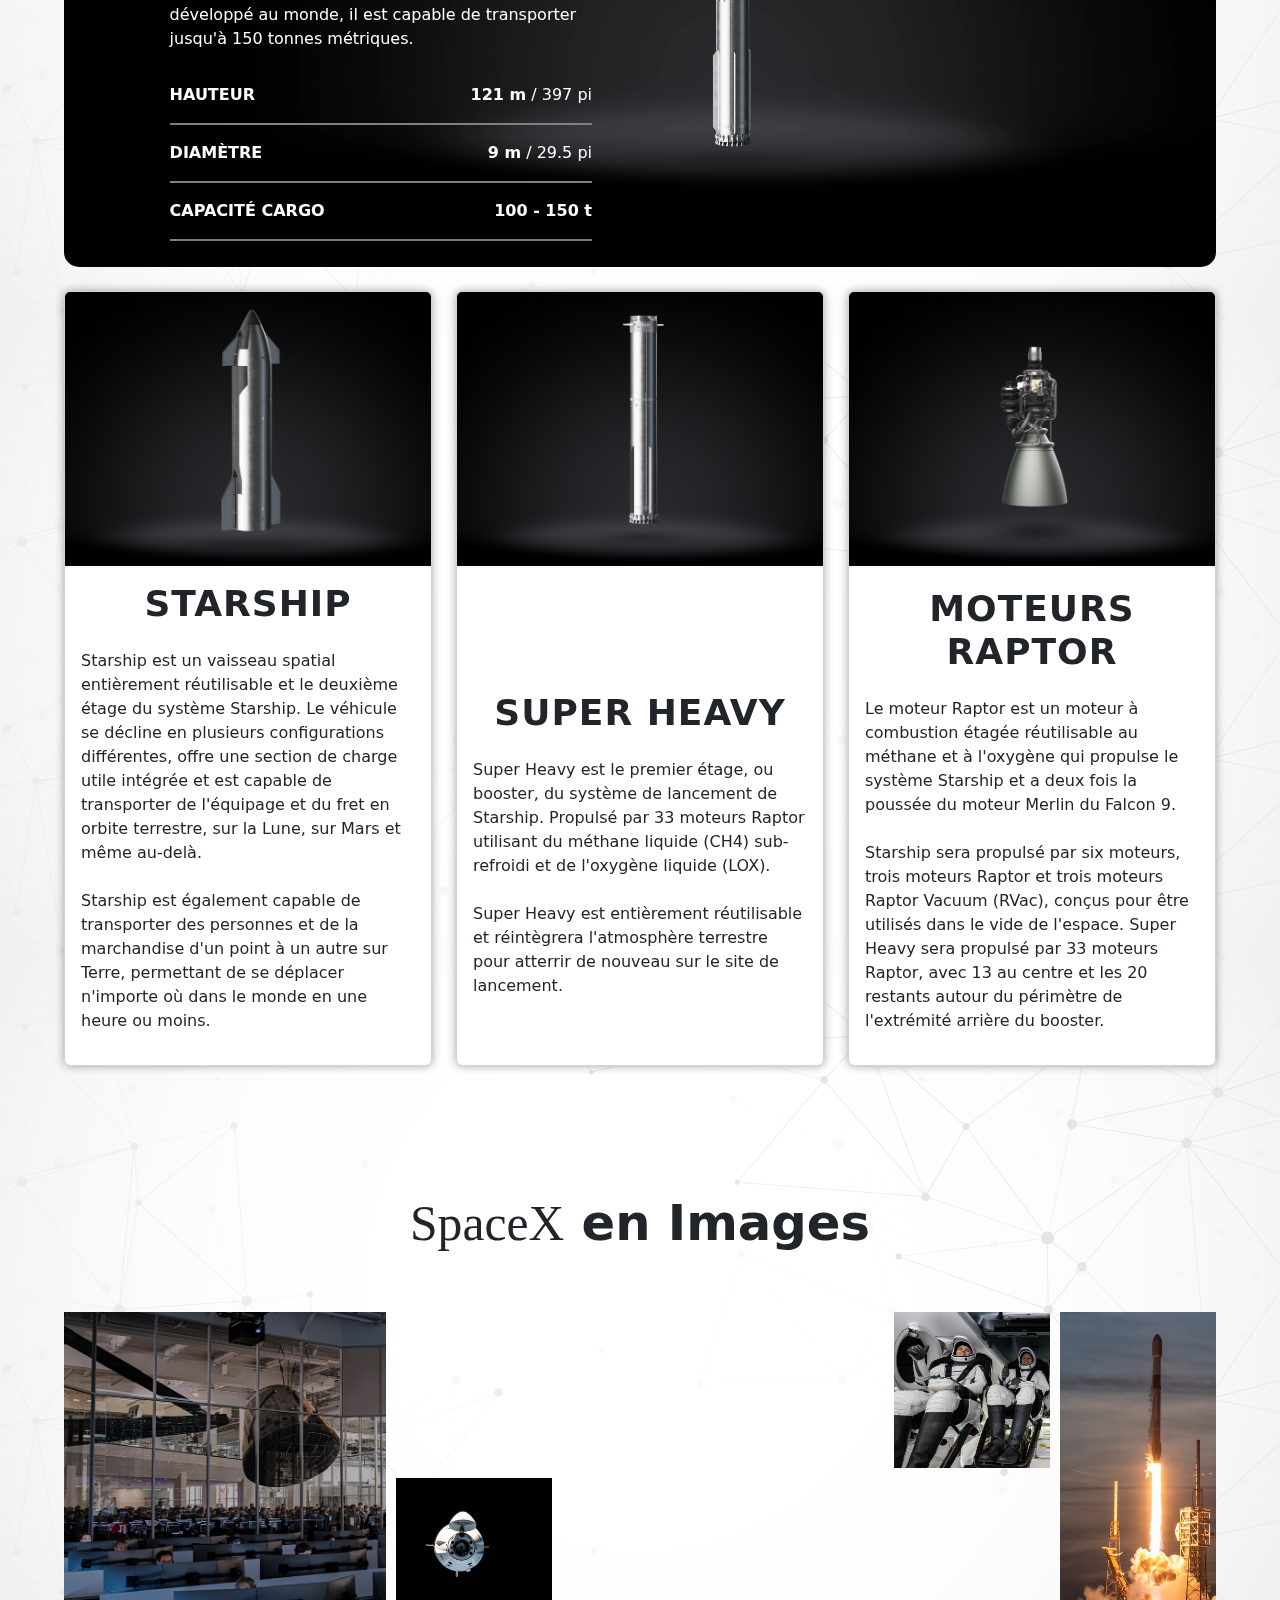
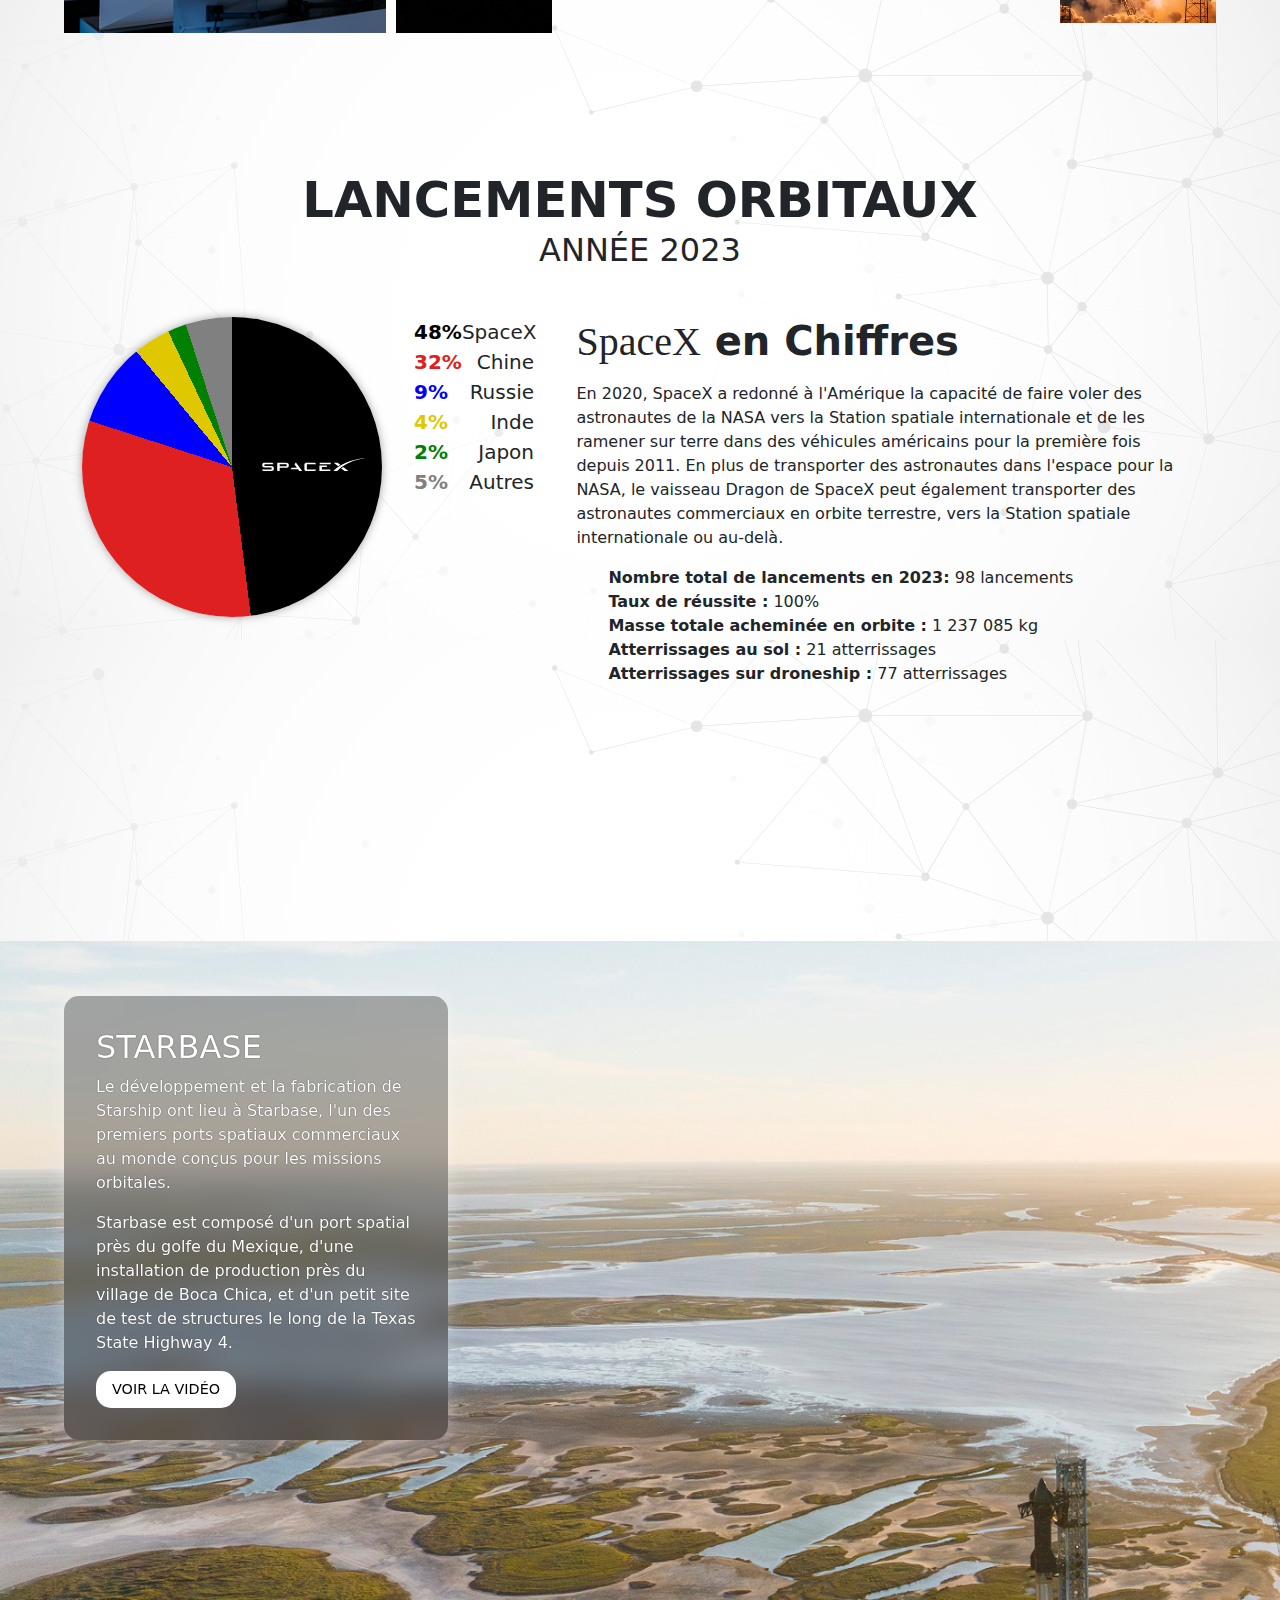
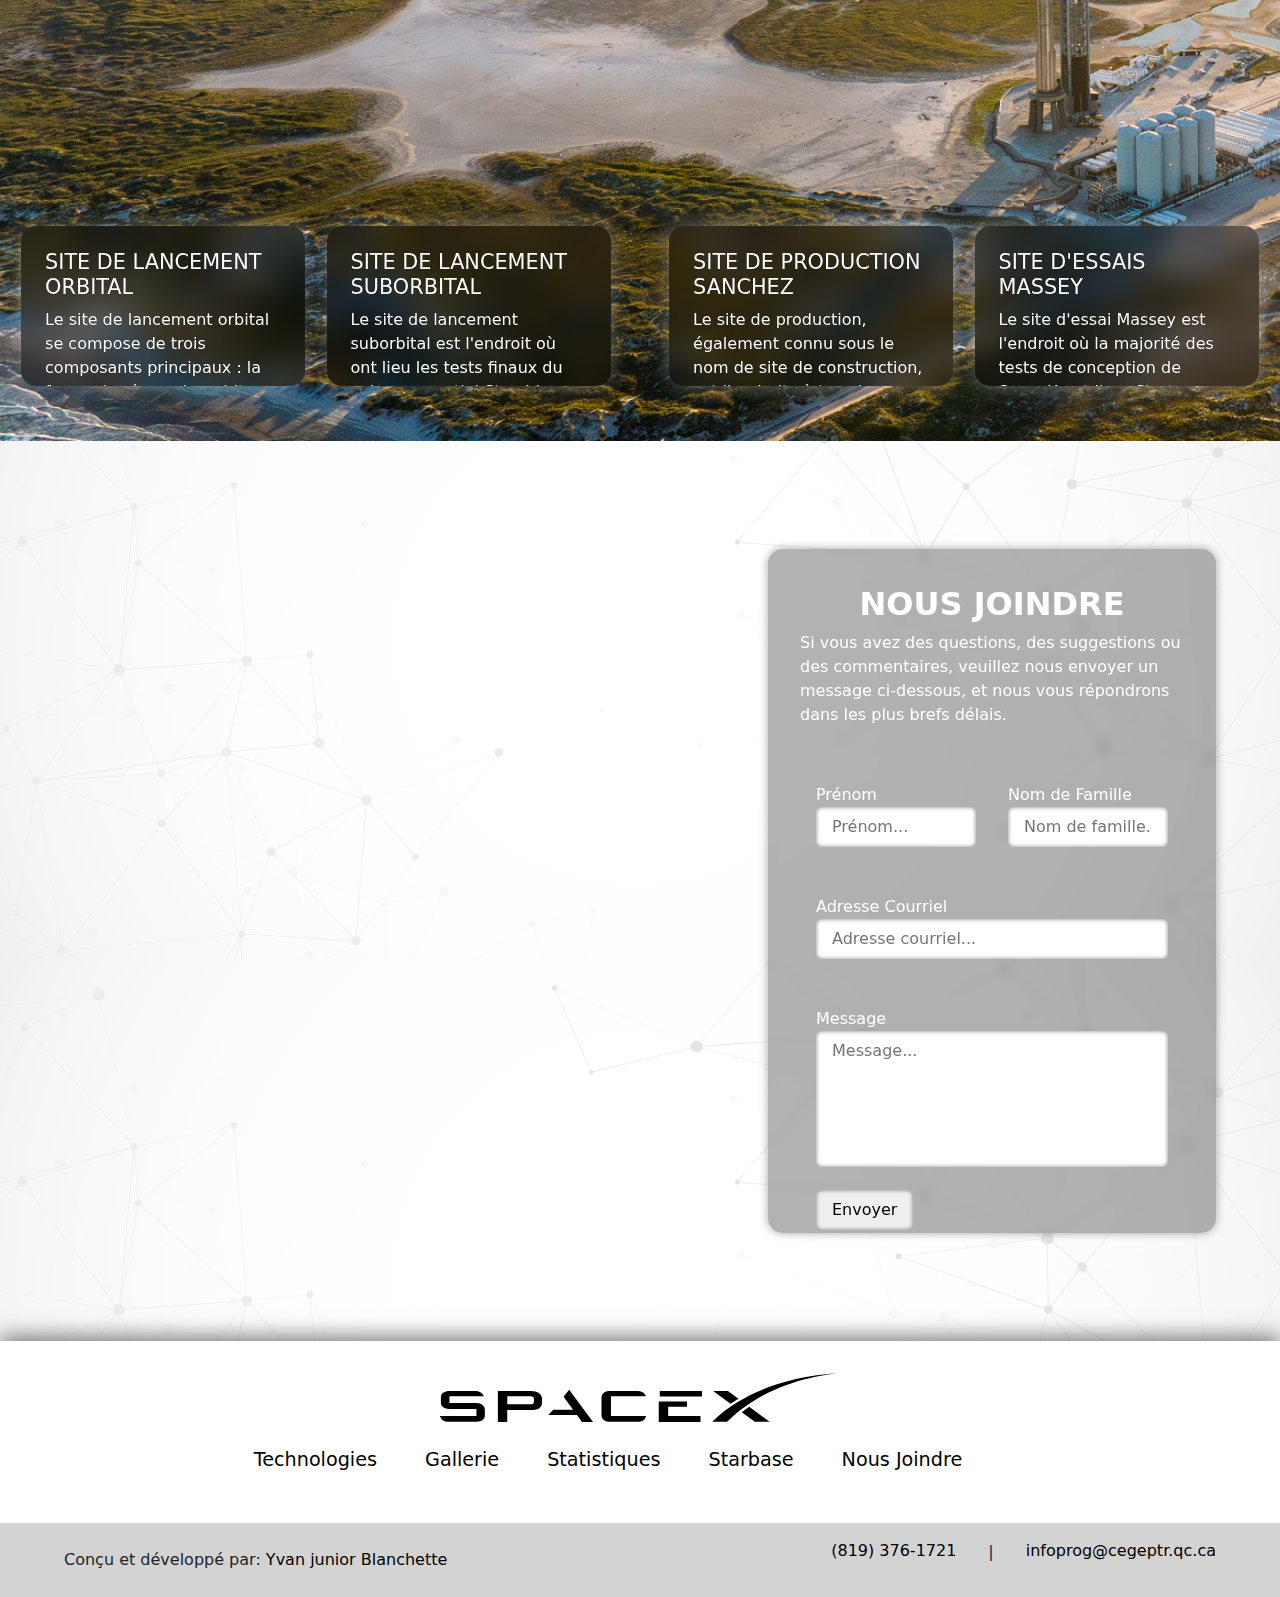
==== commit 1be075ae: "SASS conversion and media queries" ====
--- a/index.html
+++ b/index.html
@@ -35,61 +35,54 @@
         </svg>
       </a>
     </div>
-
-    <nav class="header__nav">
-      <button class="nav__mobile-menu-btn"><i class="fa-solid fa-bars"></i></button>
-      <ul class="nav__list">
-        <li class="nav__list-item"><a class="nav__link" href="#technology">Technologies</a></li>
-        <li class="nav__list-item"><a class="nav__link" href="#gallery">Gallerie</a></li>
-        <li class="nav__list-item"><a class="nav__link" href="#statistics">Statistiques</a></li>
-        <li class="nav__list-item"><a class="nav__link" href="#starbase">Starbase</a></li>
-        <li class="nav__list-item"><a class="nav__link" href="#contact">Nous Joindre</a></li>
-      </ul>
-    </nav>
+    <div>
+
+      <nav class="header__mobile-nav">
+        <button class="nav__mobile-menu-btn"><i class="fa-solid fa-bars"></i></button>
+      </nav>
+      <nav class="header__nav">
+        <ul class="nav__list">
+          <li class="nav__list-item"><a class="nav__link" href="#technology">Technologies</a></li>
+          <li class="nav__list-item"><a class="nav__link" href="#gallery">Gallerie</a></li>
+          <li class="nav__list-item"><a class="nav__link" href="#statistics">Statistiques</a></li>
+          <li class="nav__list-item"><a class="nav__link" href="#starbase">Starbase</a></li>
+          <li class="nav__list-item"><a class="nav__link" href="#contact">Nous Joindre</a></li>
+        </ul>
+      </nav>
+    </div>
   </header>
 
   <main>
     <section id="hero">
-      <div id="carouselExampleCaptions" data-bs-ride="carousel" data-bs-pause="false" data-bs-interval="5000"
+      <div id="carousel" data-bs-ride="carousel" data-bs-pause="false" data-bs-interval="5000"
         class=" carousel slide carousel-fade">
         <div class="carousel-indicators">
-          <button type="button" data-bs-target="#carouselExampleCaptions" data-bs-slide-to="0" class="active"
-            aria-current="true" aria-label="Slide 1"></button>
-          <button type="button" data-bs-target="#carouselExampleCaptions" data-bs-slide-to="1"
-            aria-label="Slide 2"></button>
-          <button type="button" data-bs-target="#carouselExampleCaptions" data-bs-slide-to="2"
-            aria-label="Slide 3"></button>
+          <button type="button" data-bs-target="#carousel" data-bs-slide-to="0" class="active" aria-current="true"
+            aria-label="Slide 1"></button>
+          <button type="button" data-bs-target="#carousel" data-bs-slide-to="1" aria-label="Slide 2"></button>
+          <button type="button" data-bs-target="#carousel" data-bs-slide-to="2" aria-label="Slide 3"></button>
         </div>
         <div class="carousel-inner">
           <div class="carousel-item active">
             <img src="./assets/images/hero-1.jpg" class="d-block w-100" alt="...">
-            <div class="carousel-caption d-none d-md-block">
+            <div class="carousel-caption d-block">
               <h2 class="carousel__header">DÉVELOPPER LES TECHNOLOGIES NÉCESSAIRES</h2>
             </div>
           </div>
           <div class="carousel-item">
             <img src="./assets/images/hero-2.jpg" class="d-block w-100" alt="...">
-            <div class="carousel-caption d-none d-md-block">
+            <div class="carousel-caption d-block">
               <h2 class="carousel__header">AFIN D'EXPLORER NOTRE SYSTÈME SOLAIRE</h2>
             </div>
           </div>
           <div class="carousel-item">
             <img src="./assets/images/hero-3.jpg" class="d-block w-100" alt="...">
-            <div class="carousel-caption d-none d-md-block">
+            <div class="carousel-caption d-block">
               <h2 class="carousel__header">ET FAIRE DE L'HUMANITÉ UNE ESPÈCE MULTIPLANÉTAIRE</h2>
             </div>
           </div>
         </div>
-        <button class="carousel-control-prev" type="button" data-bs-target="#carouselExampleCaptions"
-          data-bs-slide="prev">
-          <span class="carousel-control-prev-icon" aria-hidden="true"></span>
-          <span class="visually-hidden">Previous</span>
-        </button>
-        <button class="carousel-control-next" type="button" data-bs-target="#carouselExampleCaptions"
-          data-bs-slide="next">
-          <span class="carousel-control-next-icon" aria-hidden="true"></span>
-          <span class="visually-hidden">Next</span>
-        </button>
+
       </div>
     </section>
     <section id="banner-info">
@@ -451,7 +444,7 @@
     </div>
     <div class="footer__bar">
       <div class="bar__developper">
-        Conçu et développé par: Yvan junior Blanchette
+        Conçu et développé par: <a href="https://yvanblanchette.com" class="nav__link">Yvan junior Blanchette</a>
       </div>
       <div class="bar__socials">
         <ul class="bar__socials-list">
--- a/styles/css/style.css
+++ b/styles/css/style.css
@@ -19,6 +19,65 @@
     display: block;
   }
 }
+@media screen and (width >= 992px) and (width < 1200px) {
+  .gallery__grid-container {
+    display: grid;
+    grid-template-columns: repeat(7, 1fr);
+    grid-gap: 10px;
+    width: 100%;
+    height: 100%;
+    margin-inline: auto;
+  }
+  .gallery__grid-container img,
+  .gallery__grid-container video {
+    max-width: 100%;
+    height: auto;
+    object-fit: cover;
+  }
+  .tile01 {
+    grid-column: 1/3;
+    grid-row: 2/4;
+    aspect-ratio: 1/1;
+    cursor: pointer;
+  }
+  .tile01:hover {
+    opacity: 0.8;
+  }
+  .tile02 {
+    grid-column: 3/6;
+    grid-row: 1/3;
+    aspect-ratio: 2/1;
+  }
+  .tile03 {
+    grid-column: 2/3;
+    grid-row: 1/2;
+    cursor: pointer;
+  }
+  .tile03:hover {
+    opacity: 0.8;
+  }
+  .tile04 {
+    grid-column: 4/7;
+    grid-row: 3/5;
+    aspect-ratio: 2/1;
+  }
+  .tile05 {
+    grid-column: 6/7;
+    grid-row: 2/3;
+    cursor: pointer;
+  }
+  .tile05:hover {
+    opacity: 0.8;
+  }
+  .tile06 {
+    grid-column: 7/8;
+    grid-row: 2/4;
+    cursor: pointer;
+  }
+  .tile06:hover {
+    opacity: 0.8;
+  }
+}
 header {
   position: fixed;
   width: 100vw;
@@ -66,16 +125,12 @@
 .header__nav:hover {
   box-shadow: -2px 0 10px rgba(255, 255, 255, 0.5), -2px 0 20px rgba(255, 255, 255, 0.5), -2px 0 30px rgba(255, 255, 255, 0.5), inset -2px 0 10px rgba(255, 255, 255, 0.5);
 }
+.header__nav .nav__list {
+  text-transform: uppercase;
+}
 
 .nav__mobile-menu-btn {
   display: none;
-  background-color: transparent;
-  border: none;
-  color: #ffffff;
-  font-size: 1.25rem;
-}
-.nav__mobile-menu-btn:hover {
-  opacity: 0.8;
 }
 
 .nav__list {
@@ -91,7 +146,6 @@
   text-decoration: none;
   color: #ffffff;
   font-weight: 500;
-  text-transform: uppercase;
   font-size: 1.1rem;
   border-bottom: 2px solid transparent;
   transition: 250ms;
@@ -154,28 +208,120 @@
   transition: 250ms;
 }
 
+@media screen and (width >= 768px) and (width < 992px) {
+  .nav__mobile-menu-btn {
+    display: block;
+    background-color: transparent;
+    border: none;
+    color: #ffffff;
+    font-size: 1.25rem;
+  }
+  .nav__list {
+    display: none;
+  }
+}
+@media screen and (width < 992px) {
+  header {
+    background-color: white;
+    height: 70px;
+    padding-block: 0;
+  }
+  header nav {
+    position: fixed;
+    top: 100px;
+    width: 100vw;
+    height: 100vh;
+    background-color: rgba(0, 0, 0, 0.8);
+    backdrop-filter: blur(15px);
+    border-radius: 0;
+    z-index: 100;
+  }
+  header.nav__list {
+    display: flex;
+    flex-direction: column;
+  }
+  .nav__mobile-nav {
+    display: block;
+  }
+  .nav__mobile-menu-btn {
+    display: block;
+    position: absolute;
+    top: 50%;
+    color: #000000;
+  }
+  .header__logo-container {
+    width: 375px;
+    padding: 1.25em 0.5em 0.5em 2.5em;
+    background-color: transparent;
+    border-radius: 0;
+    backdrop-filter: none;
+    box-shadow: none;
+    transform: translateY(-8px);
+  }
+  .header__logo {
+    fill: #000000;
+  }
+}
+@media screen and (width >= 992px) and (width < 1200px) {
+  .header__logo-container {
+    width: 375px;
+    padding: 1.25em 1.75em 1.75em 2.5em;
+  }
+  .header__nav {
+    padding: 1rem 2.5rem 1.25rem 0;
+  }
+  .nav__link {
+    font-size: 0.9rem;
+  }
+  .nav__list {
+    gap: 1.25em;
+  }
+}
+@media screen and (width >= 1200px) and (width < 1400px) {
+  .header__logo-container {
+    width: 450px;
+  }
+  .header__nav {
+    padding: 1.25em 3.75em 1.25em 1.5em;
+  }
+  .nav__link {
+    font-size: 1rem;
+  }
+  .nav__list {
+    gap: 1.5em;
+  }
+}
 /* !---> HERO <---! */
 #hero {
-  height: 100vh;
+  height: fit-content;
   object-fit: cover;
-}
-#hero .carousel {
-  height: 100%;
 }
 
 .carousel__header {
   font-size: 2.75rem;
   transform: translateY(-100px);
   letter-spacing: 2px;
-}
-
+  text-shadow: 0 0 6px rgba(0, 0, 0, 0.75);
+}
+
+@media screen and (width < 992px) {
+  #hero {
+    padding-top: 70px;
+  }
+  .carousel__header {
+    font-size: 1.5rem;
+    transform: translateY(-20px);
+    letter-spacing: 2px;
+  }
+}
 .info {
-  margin-top: 100px;
-  min-height: 300px;
+  margin-top: -80px;
+  min-height: fit-content;
   display: flex;
   justify-content: space-evenly;
   width: 90%;
   margin-inline: auto;
+  margin-bottom: 40px;
   text-align: center;
 }
 .info .info__title {
@@ -237,6 +383,52 @@
   background-color: #dadada;
 }
 
+@media screen and (width < 992px) {
+  .info .info__title {
+    font-size: 5rem;
+  }
+  .info .info__text {
+    font-size: 1.25rem;
+  }
+  .newsletter__box {
+    padding-right: 0;
+    padding-top: 2rem;
+  }
+  .newsletter__title {
+    font-size: 1.5rem;
+  }
+  .newsletter__text {
+    font-size: 1rem;
+    max-width: 80%;
+  }
+}
+@media screen and (width < 576px) {
+  .info .info__title {
+    font-size: 3.5rem;
+  }
+  .info .info__text {
+    font-size: 1rem;
+  }
+}
+@media screen and (width >= 992px) and (width < 1200px) {
+  .info .info__title {
+    font-size: 6rem;
+  }
+  .info .info__text {
+    font-size: 1.25rem;
+  }
+  .newsletter__box {
+    padding-right: 0;
+    padding-top: 2rem;
+  }
+  .newsletter__title {
+    font-size: 1.5rem;
+  }
+  .newsletter__text {
+    font-size: 1rem;
+    max-width: 80%;
+  }
+}
 #technology {
   width: 90%;
   margin-inline: auto;
@@ -436,7 +628,6 @@
 .tile01 {
   grid-column: 1/3;
   grid-row: 2/4;
-  aspect-ratio: 1/1;
   cursor: pointer;
 }
 .tile01:hover {
@@ -446,7 +637,6 @@
 .tile02 {
   grid-column: 3/6;
   grid-row: 1/3;
-  aspect-ratio: 2/1;
 }
 
 .tile03 {
@@ -461,7 +651,6 @@
 .tile04 {
   grid-column: 4/7;
   grid-row: 3/5;
-  aspect-ratio: 2/1;
 }
 
 .tile05 {
@@ -482,6 +671,64 @@
   opacity: 0.8;
 }
 
+@media screen and (width >= 992px) and (width < 1200px) {
+  .gallery__grid-container {
+    grid-template-columns: repeat(6, 1fr);
+  }
+  .tile01 {
+    grid-column: 1/3;
+    grid-row: 2/4;
+  }
+  .tile02 {
+    grid-column: 3/6;
+    grid-row: 1/3;
+  }
+  .tile03 {
+    grid-column: 2/3;
+    grid-row: 1/2;
+  }
+  .tile04 {
+    grid-column: 3/6;
+    grid-row: 3/5;
+  }
+  .tile05 {
+    grid-column: 6/7;
+    grid-row: 3/4;
+  }
+  .tile06 {
+    grid-column: 6/7;
+    grid-row: 1/3;
+  }
+}
+@media screen and (width >= 768px) and (width < 992px) {
+  .gallery__grid-container {
+    grid-template-columns: repeat(6, 1fr);
+  }
+  .tile01 {
+    grid-column: 1/3;
+    grid-row: 3/5;
+  }
+  .tile02 {
+    grid-column: 2/5;
+    grid-row: 1/3;
+  }
+  .tile03 {
+    grid-column: 3/4;
+    grid-row: 3/4;
+  }
+  .tile04 {
+    grid-column: 2/5;
+    grid-row: 5/7;
+  }
+  .tile05 {
+    grid-column: 3/4;
+    grid-row: 4/5;
+  }
+  .tile06 {
+    grid-column: 4/6;
+    grid-row: 3/5;
+  }
+}
 .statistics__title {
   margin-bottom: 3rem;
   font-size: 3.1rem;
@@ -674,60 +921,6 @@
   font-size: 1.3rem;
 }
 
-*,
-*::before,
-*::after {
-  box-sizing: border-box;
-}
-
-html,
-body {
-  overflow-x: hidden !important;
-  background-color: #000000;
-  width: 100vw;
-  scroll-behavior: smooth;
-}
-
-ul li {
-  list-style: none;
-}
-
-a {
-  text-decoration: none;
-  color: inherit;
-}
-
-body {
-  background-image: url("../../assets/images/background.svg");
-}
-
-.font-spacex {
-  font-family: "SpaceX";
-  font-weight: 400;
-}
-
-.logo-inline {
-  display: inline-block;
-  width: 300px;
-  margin-top: -16px;
-}
-
-section {
-  min-height: 500px;
-  padding-bottom: 8rem;
-}
-
-.btn {
-  text-transform: uppercase;
-  font-weight: 500;
-  font-size: 1.1rem;
-  border: none;
-  border-radius: 10px;
-  padding: 0.75em 1.5em;
-  background-color: #ffffff;
-}
-
-/* !---> HEADER <---! */
 .contact__map-container {
   width: 100%;
   height: 900px;
@@ -874,10 +1067,16 @@
 .footer__bar .bar__socials-list .bar__socials-icon {
   font-size: 1.5rem;
   color: #000000;
-  transition: 300ms;
+  transition: 250ms;
 }
 .footer__bar .bar__socials-list .bar__socials-icon:hover {
   opacity: 0.5;
+}
+.footer__bar .bar__contact-text {
+  display: flex;
+  justify-content: end;
+  align-items: center;
+  gap: 2rem;
 }
 .footer__bar .nav__link {
   color: #000000;
@@ -885,6 +1084,59 @@
 }
 .footer__bar .nav__link:hover {
   text-decoration: underline;
+}
+
+*,
+*::before,
+*::after {
+  box-sizing: border-box;
+}
+
+html,
+body {
+  overflow-x: hidden !important;
+  background-color: #000000;
+  width: 100vw;
+  scroll-behavior: smooth;
+}
+
+ul li {
+  list-style: none;
+}
+
+a {
+  text-decoration: none;
+  color: inherit;
+}
+
+body {
+  background-image: url("../../assets/images/background.svg");
+}
+
+.font-spacex {
+  font-family: "SpaceX";
+  font-weight: 400;
+}
+
+.logo-inline {
+  display: inline-block;
+  width: 300px;
+  margin-top: -16px;
+}
+
+section {
+  min-height: 500px;
+  padding-bottom: 8rem;
+}
+
+.btn {
+  text-transform: uppercase;
+  font-weight: 500;
+  font-size: 1.1rem;
+  border: none;
+  border-radius: 10px;
+  padding: 0.75em 1.5em;
+  background-color: #ffffff;
 }
 
 @media screen and (width < 768px) {
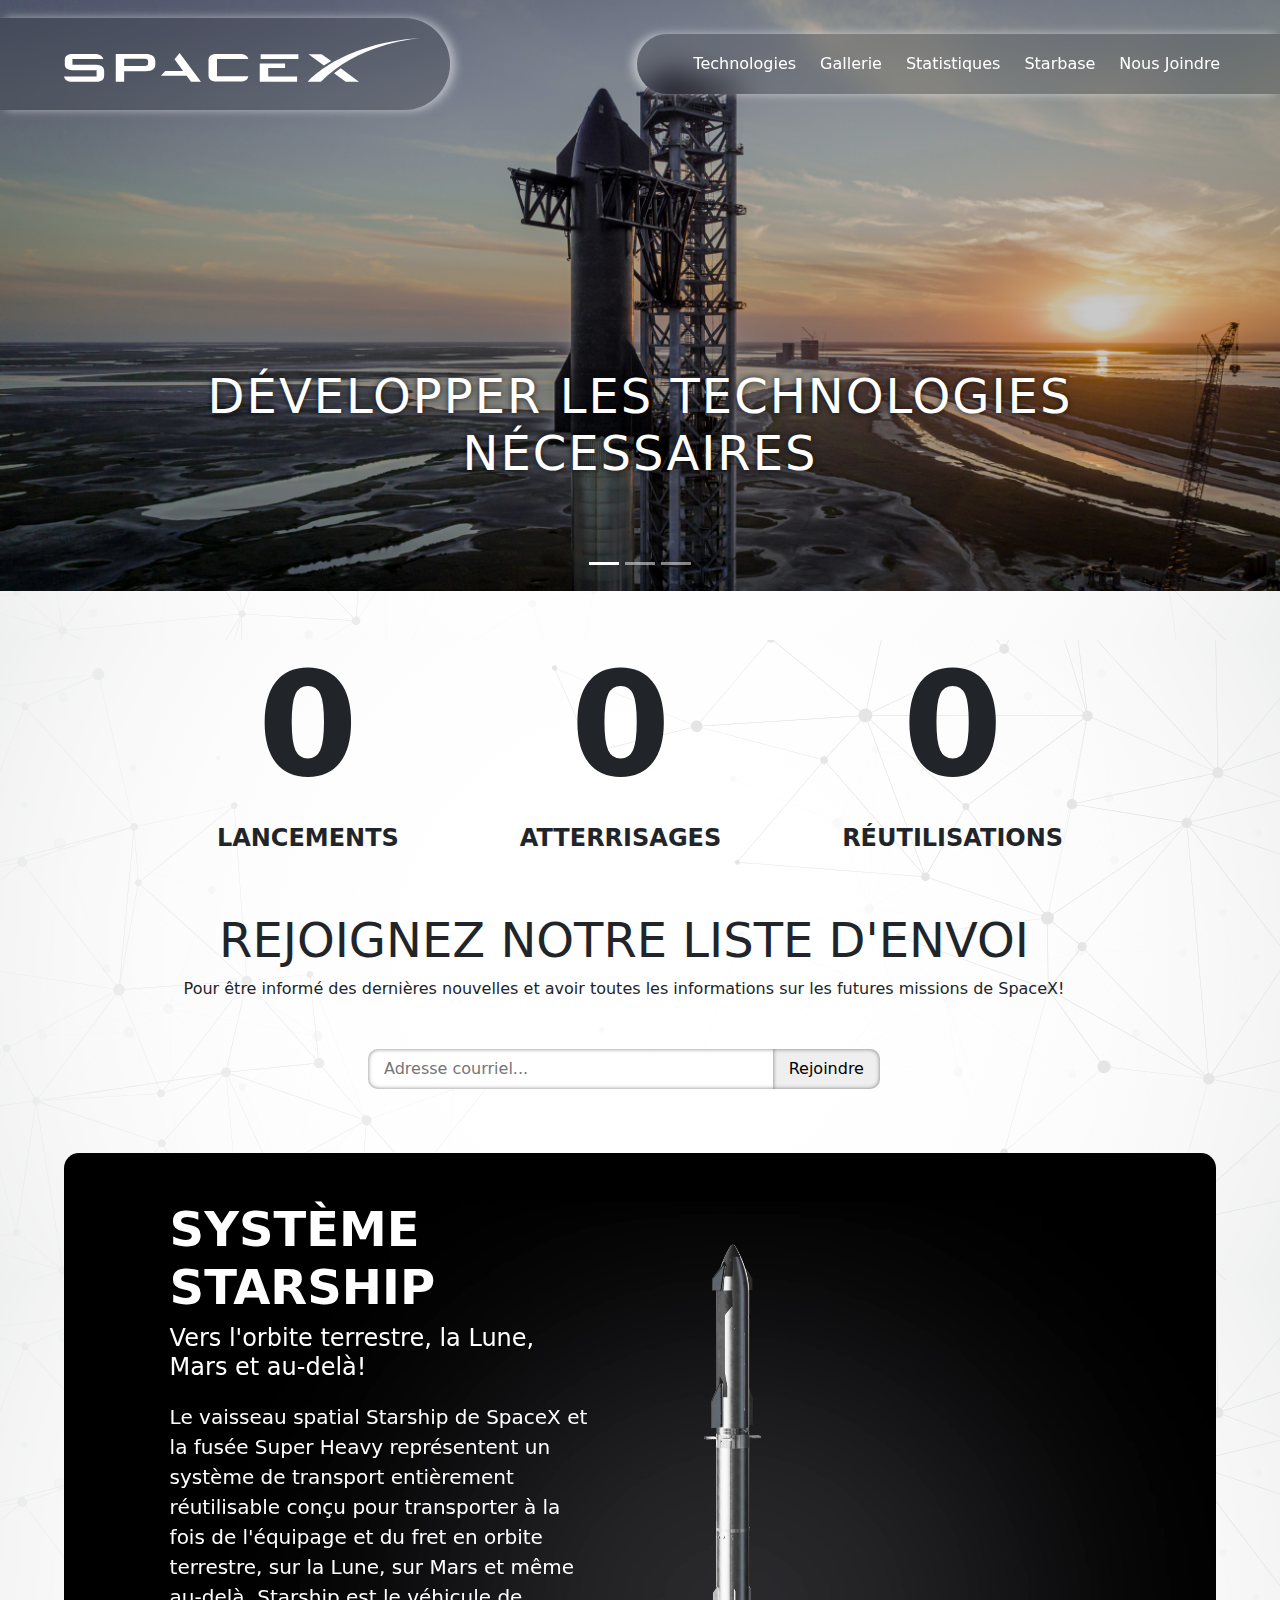
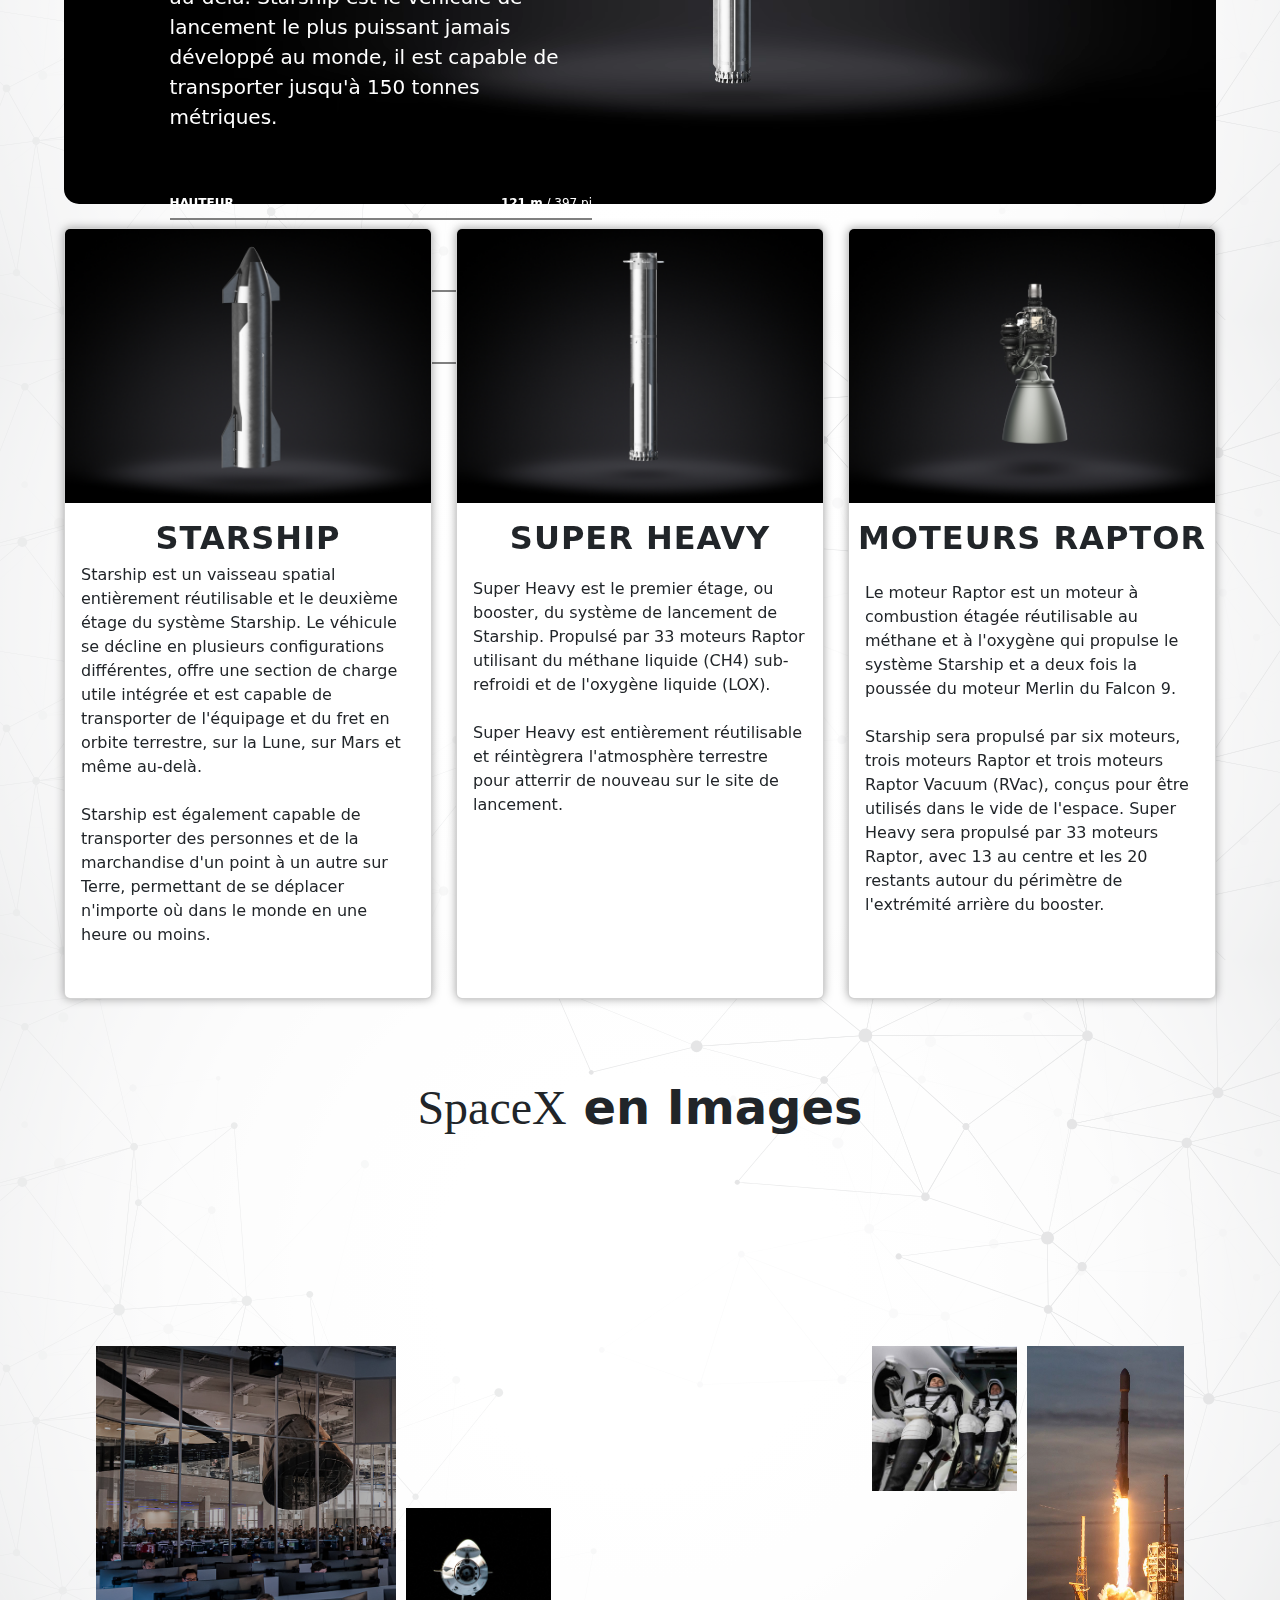
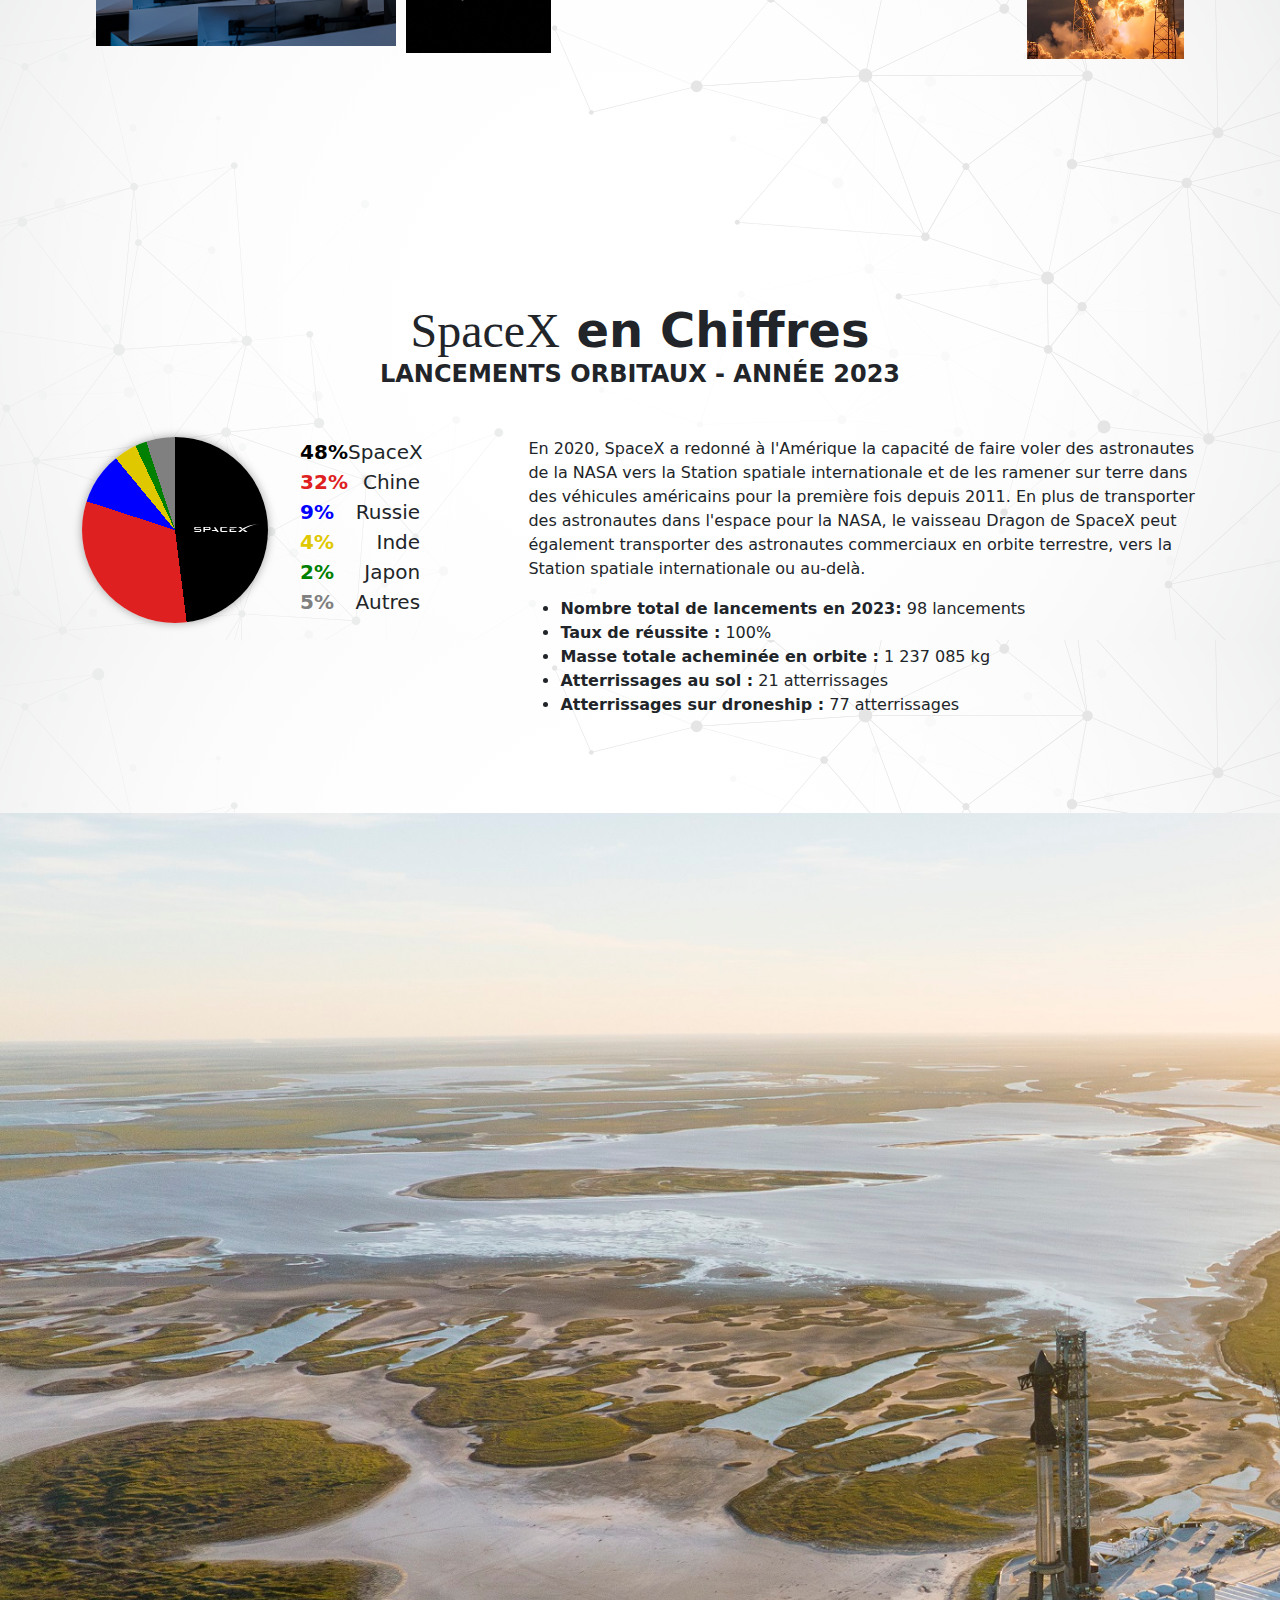
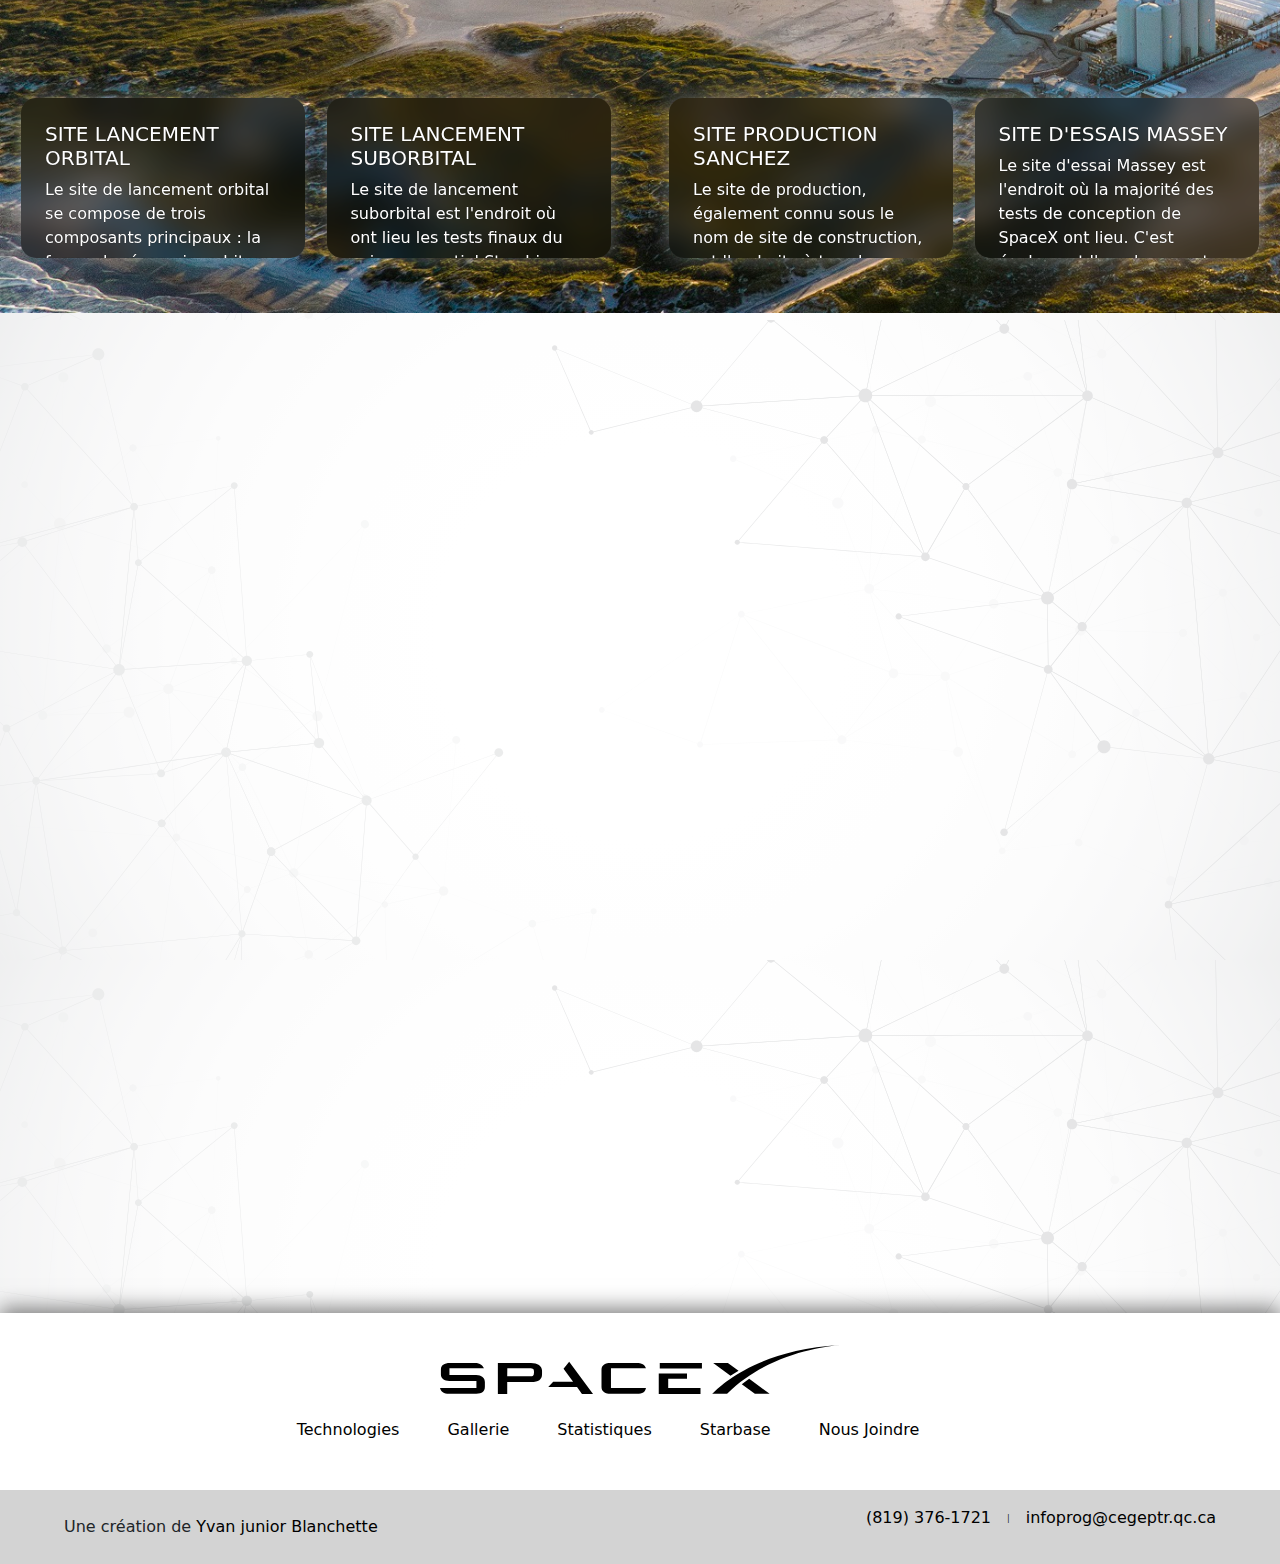
==== commit ebecfcf5: "Responsive website" ====
--- a/index.html
+++ b/index.html
@@ -38,15 +38,31 @@
     <div>
 
       <nav class="header__mobile-nav">
-        <button class="nav__mobile-menu-btn"><i class="fa-solid fa-bars"></i></button>
+        <button id="mobile-menu-btn" class="nav__mobile-menu-btn"><i class="fa-solid fa-bars"></i></button>
       </nav>
-      <nav class="header__nav">
+      <nav id="nav-menu" class="header__nav">
         <ul class="nav__list">
           <li class="nav__list-item"><a class="nav__link" href="#technology">Technologies</a></li>
           <li class="nav__list-item"><a class="nav__link" href="#gallery">Gallerie</a></li>
           <li class="nav__list-item"><a class="nav__link" href="#statistics">Statistiques</a></li>
           <li class="nav__list-item"><a class="nav__link" href="#starbase">Starbase</a></li>
           <li class="nav__list-item"><a class="nav__link" href="#contact">Nous Joindre</a></li>
+          <li class="nav__socials">
+            <ul class="bar__socials-list">
+              <li><a href="https://github.com/yvanblanchette" target="_blank"><i
+                    class="fa-brands fa-github bar__socials-icon"></i></a></li>
+              <li><a href="https://twitter.com/yvanblanchette" target="_blank"><i
+                    class="fa-brands fa-twitter bar__socials-icon"></i></a></li>
+              <li><a href="https://www.linkedin.com/in/yvanblanchette/" target="_blank"><i
+                    class="fa-brands fa-linkedin-in bar__socials-icon"></i></a></li>
+              <li><a href="https://www.instagram.com/yvanblanchette/" target="_blank"><i
+                    class="fa-brands fa-instagram bar__socials-icon"></i></a>
+              </li>
+              <li><a href="https://www.facebook.com/yvanblanchette/" target="_blank"><i
+                    class="fa-brands fa-facebook-f bar__socials-icon"></i></a>
+              </li>
+            </ul>
+          </li>
         </ul>
       </nav>
     </div>
@@ -110,7 +126,7 @@
         <form class="form" action="confirmation.html">
           <div class="form__input-group">
             <input class="form__input" type="email" name="email" id="mailing-list_email"
-              placeholder="Inscrire votre adresse email ici...">
+              placeholder="Adresse courriel...">
             <button class="form__btn" type="submit">Rejoindre</button>
           </div>
         </form>
@@ -129,30 +145,35 @@
         </div>
         <div class="intro__box">
           <div>
-
             <h2 class="intro__title">SYSTÈME STARSHIP</h2>
             <h3 class="intro__subtitle">Vers l'orbite terrestre, la Lune, Mars et au-delà!</h3>
 
-            <p intro__text>Le vaisseau spatial Starship de SpaceX et la fusée Super Heavy représentent un système de
+            <p class="intro__text">Le vaisseau spatial Starship de SpaceX et la fusée Super Heavy représentent un
+              système de
               transport
               entièrement
               réutilisable conçu pour transporter à la fois de l'équipage et du fret en orbite terrestre, sur la Lune,
               sur
-              Mars et même au-delà. Starship est le véhicule de lancement le plus puissant jamais développé au monde, il
-              est
-              capable de transporter jusqu'à 150 tonnes métriques.</p>
-          </div>
-          <div class="intro__stats">
-            <div class="intro__stats-title">HAUTEUR</div>
-            <div class="intro__stats-info"><b>121 m</b> / 397 pi</div>
-          </div>
-          <div class="intro__stats">
-            <div class="intro__stats-title">DIAMÈTRE</div>
-            <div class="intro__stats-info"><b>9 m</b> / 29.5 pi</div>
-          </div>
-          <div class="intro__stats">
-            <div class="intro__stats-title">CAPACITÉ CARGO</div>
-            <div class="intro__stats-info"><b>100 - 150 t</b></div>
+              Mars et même au-delà. <span class="d-none d-lg-inline">Starship est le véhicule de lancement le plus
+                puissant
+                jamais développé au monde, il
+                est
+                capable de transporter jusqu'à 150 tonnes métriques.</span></p>
+          </div>
+          <div class="d-none d-lg-block">
+
+            <div class="intro__stats">
+              <div class="intro__stats-title">HAUTEUR</div>
+              <div class="intro__stats-info"><b>121 m</b> / 397 pi</div>
+            </div>
+            <div class="intro__stats">
+              <div class="intro__stats-title">DIAMÈTRE</div>
+              <div class="intro__stats-info"><b>9 m</b> / 29.5 pi</div>
+            </div>
+            <div class="intro__stats">
+              <div class="intro__stats-title">CAPACITÉ CARGO</div>
+              <div class="intro__stats-info"><b>100 - 150 t</b></div>
+            </div>
           </div>
         </div>
       </div>
@@ -162,46 +183,57 @@
           <div class="card__image-container">
             <img src="./assets/images/tech1.jpg" class="card__image" alt="Starship">
           </div>
-          <h4 class="card__title">STARSHIP</h4>
-          <div class="card__content">
-            <p class="card__text">
-              Starship est un vaisseau spatial entièrement réutilisable et le deuxième étage du système Starship. Le
-              véhicule se décline en plusieurs configurations différentes, offre une section de charge utile intégrée
-              et
-              est capable de transporter de l'équipage et du fret en orbite terrestre, sur la Lune, sur Mars et même
-              au-delà.<br><br>
-              Starship est également capable de transporter des personnes et de la marchandise d'un point à un autre
-              sur
-              Terre, permettant de se déplacer n'importe où dans le monde en une heure ou moins.</p>
-          </div>
-        </div>
+          <div class="card__body">
+            <h4 class="card__title">STARSHIP</h4>
+            <div class="card__content">
+              <p class="card__text">
+                Starship est un vaisseau spatial entièrement réutilisable et le deuxième étage du système Starship. Le
+                véhicule se décline en plusieurs configurations différentes, offre une section de charge utile intégrée
+                et
+                est capable de transporter de l'équipage et du fret en orbite terrestre, sur la Lune, sur Mars et même
+                au-delà.<br><br>
+                Starship est également capable de transporter des personnes et de la marchandise d'un point à un autre
+                sur
+                Terre, permettant de se déplacer n'importe où dans le monde en une heure ou moins.</p>
+            </div>
+          </div>
+        </div>
+
         <div class="card" data-bs-toggle="modal" data-bs-target="#superHeavyModal">
           <div class="card__image-container">
             <img src="./assets/images/tech2.jpg" class="card__image" alt="Super Heavy Booster">
           </div>
-          <h4 class="card__title">SUPER HEAVY</h4>
-          <div class="card__content">
-            <p class="card__text">
-              Super Heavy est le premier étage, ou booster, du système de lancement de Starship. Propulsé par 33
-              moteurs Raptor utilisant du méthane liquide (CH4) sub-refroidi et de l'oxygène liquide (LOX).<br><br>
-              Super
-              Heavy est entièrement réutilisable et réintègrera l'atmosphère terrestre pour atterrir de nouveau sur le
-              site de lancement.</p>
-          </div>
-        </div>
+          <div class="card__body">
+            <h4 class="card__title">SUPER HEAVY</h4>
+            <div class="card__content">
+              <p class="card__text">
+                Super Heavy est le premier étage, ou booster, du système de lancement de Starship. Propulsé par 33
+                moteurs Raptor utilisant du méthane liquide (CH4) sub-refroidi et de l'oxygène liquide (LOX).<br><br>
+                Super
+                Heavy est entièrement réutilisable et réintègrera l'atmosphère terrestre pour atterrir de nouveau sur le
+                site de lancement.</p>
+            </div>
+          </div>
+        </div>
+
         <div class="card" data-bs-toggle="modal" data-bs-target="#raptorEnginesModal">
-          <div class="card__image-container">
-            <img src="./assets/images/tech3.jpg" class="card__image" alt="Raptor engines">
-          </div>
-          <h4 class="card__title">MOTEURS RAPTOR</h4>
-          <div class="card__content">
-            <p class="card__text">
-              Le moteur Raptor est un moteur à combustion étagée réutilisable au méthane et à l'oxygène qui propulse
-              le système Starship et a deux fois la poussée du moteur Merlin du Falcon 9. <br><br>Starship sera propulsé
-              par
-              six moteurs, trois moteurs Raptor et trois moteurs Raptor Vacuum (RVac), conçus pour être utilisés
-              dans le vide de l'espace. Super Heavy sera propulsé par 33 moteurs Raptor, avec 13 au centre et les 20
-              restants autour du périmètre de l'extrémité arrière du booster.</p>
+          <div class="card__wrapper">
+            <div class="card__image-container">
+              <img src="./assets/images/tech3.jpg" class="card__image" alt="Raptor engines">
+            </div>
+            <div class="card__body">
+              <h4 class="card__title">MOTEURS RAPTOR</h4>
+              <div class="card__content">
+                <p class="card__text">
+                  Le moteur Raptor est un moteur à combustion étagée réutilisable au méthane et à l'oxygène qui propulse
+                  le système Starship et a deux fois la poussée du moteur Merlin du Falcon 9. <br><br>Starship sera
+                  propulsé
+                  par
+                  six moteurs, trois moteurs Raptor et trois moteurs Raptor Vacuum (RVac), conçus pour être utilisés
+                  dans le vide de l'espace. Super Heavy sera propulsé par 33 moteurs Raptor, avec 13 au centre et les 20
+                  restants autour du périmètre de l'extrémité arrière du booster.</p>
+              </div>
+            </div>
           </div>
         </div>
       </div>
@@ -248,7 +280,8 @@
     </section>
     <section id="statistics">
       <div class="container">
-        <h2 class="statistics__title">LANCEMENTS ORBITAUX<span class="stats__subtitle">ANNÉE 2023</span></h2>
+        <h2 class="stats__text-title"><span class="font-spacex">SpaceX</span> en
+          Chiffres<span class="stats__subtitle">LANCEMENTS ORBITAUX - ANNÉE 2023</span></h2>
 
         <div class="stats">
 
@@ -268,8 +301,7 @@
 
           </div>
           <div class="stats__text">
-            <h3 class="stats__text-title"><span class="font-spacex">SpaceX</span> en
-              Chiffres</h3>
+
             <p>En 2020, SpaceX a redonné à l'Amérique la capacité de faire voler des astronautes de la NASA vers la
               Station
               spatiale internationale et de les ramener sur terre dans des véhicules américains pour la première fois
@@ -279,12 +311,12 @@
               également transporter des astronautes commerciaux en orbite terrestre, vers la Station spatiale
               internationale
               ou au-delà.</p>
-            <ul>
-              <li><b>Nombre total de lancements en 2023:</b> 98 lancements</li>
-              <li><b>Taux de réussite :</b> 100%</li>
-              <li><b>Masse totale acheminée en orbite :</b> 1 237 085 kg</li>
-              <li><b>Atterrissages au sol :</b> 21 atterrissages</li>
-              <li><b>Atterrissages sur droneship :</b> 77 atterrissages</li>
+            <ul class="stats__list">
+              <li class="stats__list-item"><b>Nombre total de lancements en 2023:</b> 98 lancements</li>
+              <li class="stats__list-item"><b>Taux de réussite :</b> 100%</li>
+              <li class="stats__list-item"><b>Masse totale acheminée en orbite :</b> 1 237 085 kg</li>
+              <li class="stats__list-item"><b>Atterrissages au sol :</b> 21 atterrissages</li>
+              <li class="stats__list-item"><b>Atterrissages sur droneship :</b> 77 atterrissages</li>
             </ul>
 
           </div>
@@ -308,7 +340,7 @@
       <div class="starbase__cards-container">
         <div class="starbase__cards-wrapper">
           <div class="starbase__card">
-            <h3 class="starbase__card-title">SITE DE LANCEMENT ORBITAL</h3>
+            <h3 class="starbase__card-title">SITE LANCEMENT ORBITAL</h3>
             <p>Le site de lancement orbital se compose de trois composants principaux : la ferme de réservoirs orbitaux,
               le support de lancement orbital et la tour d'intégration.</p>
             <p>La ferme de réservoirs orbitaux abrite plusieurs réservoirs horizontaux et verticaux, contenant de
@@ -326,7 +358,7 @@
           </div>
           <div class="starbase__card">
 
-            <h3 class="starbase__card-title">SITE DE LANCEMENT SUBORBITAL</h3>
+            <h3 class="starbase__card-title">SITE LANCEMENT SUBORBITAL</h3>
             <p>Le site de lancement suborbital est l'endroit où ont lieu les tests finaux du vaisseau spatial Starship.
             </p>
             <p>Le site dispose d'un banc d'essai où leS vaisseaux subissent des tests de mise en rotation et de tir
@@ -343,7 +375,7 @@
         <div class="starbase__cards-wrapper">
           <div class="starbase__card">
 
-            <h3 class="starbase__card-title">SITE DE PRODUCTION SANCHEZ</h3>
+            <h3 class="starbase__card-title">SITE PRODUCTION SANCHEZ</h3>
             <p>Le site de production, également connu sous le nom de site de construction, est l'endroit où tous les
               prototypes de Starship et de Super Heavy sont construits et assemblés.</p>
 
@@ -388,15 +420,17 @@
           <p class="contact__text">Si vous avez des questions, des suggestions ou des commentaires, veuillez nous
             envoyer un message
             ci-dessous, et nous vous répondrons dans les plus brefs délais.</p>
-          <form class="contact__form" action="contact-confirmation.html">
+          <form id="form" novalidate class="contact__form" onsubmit="handleSubmit(event)">
             <div class="form__input-group">
               <div class="form__input">
                 <label class="form__label" for="first_name">Prénom</label>
-                <input type="text" name="first_name" id="first_name" placeholder="Prénom..." required>
+                <input type="text" name="first_name" id="first_name" placeholder="Prénom" required>
+                <div class="errorMessage"></div>
               </div>
               <div class="form__input">
                 <label class="form__label" for="last_name">Nom de Famille</label>
-                <input type="text" name="last_name" id="last_name" placeholder="Nom de famille..." required>
+                <input type="text" name="last_name" id="last_name" placeholder="Nom" required>
+                <div class="errorMessage"></div>
               </div>
             </div>
 
@@ -404,6 +438,7 @@
               <div class="form__input">
                 <label class="form__label" for="email">Adresse Courriel</label>
                 <input type="email" name="email" id="email" placeholder="Adresse courriel..." required>
+                <div class="errorMessage"></div>
               </div>
             </div>
 
@@ -411,6 +446,7 @@
               <div class="form__input">
                 <label class="form__label" for="message">Message</label>
                 <textarea name="message" placeholder="Message..." id="message" rows="5" required></textarea>
+                <div class="errorMessage"></div>
               </div>
             </div>
             <input class="form__btn" type="submit" value="Envoyer">
@@ -424,7 +460,7 @@
     <div class="footer_main">
       <div class="footer__logo-container">
         <a href="/">
-          <svg data-name="Layer 1" xmlns="http://www.w3.org/2000/svg" viewBox="0 0 300 36.68" class="footerr__logo">
+          <svg data-name="Layer 1" xmlns="http://www.w3.org/2000/svg" viewBox="0 0 300 36.68" class="footer__logo">
             <path class="cls-1"
               d="m27.17,22.49H7.09v-4.98h25.89c-.68-2.11-2.87-4.08-6.72-4.08H7.47c-4.3,0-6.79,1.58-6.79,5.06v3.7c0,3.02,2.57,4.75,6.34,4.75h20.3v5.28H0c.68,2.87,2.87,4.38,6.79,4.38h20.45c4.3,0,6.42-1.66,6.42-5.21v-3.7c0-3.25-2.49-4.98-6.49-5.21Zm40.98-8.98h-24.75v23.17h7.02v-8.91h18.26c5.06,0,7.85-1.74,7.85-5.81v-2.57c-.08-3.77-3.25-5.89-8.38-5.89Zm2.26,7.4c0,1.66-.3,2.57-3.02,2.57h-16.98l.08-6.04h16.6c3.02,0,3.4.91,3.4,2.49v.98h-.08Zm29.43,6.72h-14.94l-3.7,3.92h21.58l3.7,5.13h8.3l-17.89-24.15-4.23,5.21,7.17,9.89Zm28.38-10.11h26.26c-.68-2.72-3.32-4.08-7.09-4.08h-19.62c-3.4,0-6.64,1.36-6.64,5.06v12.98c0,3.7,3.25,5.06,6.64,5.06h19.85c4.53,0,6.11-1.28,6.87-4.38h-26.26v-14.64Zm57.06,7.7v-3.92h-21.21v15.4h31.32v-4.38h-24.23v-7.09h14.11Zm-20.45-11.7h31.62v4.08h-31.62v-4.08Zm51.09,0h-11.02l12.98,9.51c1.89-1.28,4.08-2.64,6.04-3.77l-8-5.74Zm16,11.85c-1.89,1.28-3.77,2.72-5.58,4.08l9.81,7.17h11.09l-15.32-11.25Z" />
             <path class="cls-1"
@@ -444,7 +480,7 @@
     </div>
     <div class="footer__bar">
       <div class="bar__developper">
-        Conçu et développé par: <a href="https://yvanblanchette.com" class="nav__link">Yvan junior Blanchette</a>
+        Une création de <a href="https://yvanblanchette.com" class="nav__link">Yvan junior Blanchette</a>
       </div>
       <div class="bar__socials">
         <ul class="bar__socials-list">
@@ -474,7 +510,7 @@
 
   <!-- TECHNOLOGY MODALS -->
   <div class="modal fade" id="starshipModal" tabindex="-1" aria-labelledby="starshipModalLabel" aria-hidden="true">
-    <div class="modal-dialog modal-dialog-centered modal-xl">
+    <div class="modal-dialog modal-dialog-centered modal-dialog-scrollable modal-xl">
       <div class="modal-content">
         <div class="modal__image-container">
           <img class="modal__image" src="./assets/images/tech1b.jpg" alt="StarShip">
@@ -482,11 +518,11 @@
         <div class="modal__box">
           <h4 class="modal__title">STARSHIP</h4>
           <p class="modal__text">Starship est le vaisseau spatial entièrement réutilisable et le deuxième étage du
-            système Starship. Le
-            véhicule se décline en plusieurs configurations différentes, offre une section de charge utile intégrée et
-            est capable de transporter l'équipage et le fret en orbite terrestre, sur la Lune, sur Mars et au-delà.
-            Starship est également capable de transporter des personnes et des marchandises d'un point à un autre sur
-            Terre, permettant de se déplacer n'importe où dans le monde en une heure ou moins.</p>
+            système Starship. <span class="d-none d-lg-inline">Le
+              véhicule se décline en plusieurs configurations différentes, offre une section de charge utile intégrée et
+              est capable de transporter l'équipage et le fret en orbite terrestre, sur la Lune, sur Mars et au-delà.
+              Starship est également capable de transporter des personnes et des marchandises d'un point à un autre sur
+              Terre, permettant de se déplacer n'importe où dans le monde en une heure ou moins.</span></p>
           <div class="modal__stats">
             <div class="modal__stats-title">HAUTEUR</div>
             <div class="modal__stats-info"><b>50 m</b> / 165 pi</div>
@@ -515,7 +551,7 @@
 
 
   <div class="modal fade" id="superHeavyModal" tabindex="-1" aria-labelledby="superHeavyModalLabel" aria-hidden="true">
-    <div class="modal-dialog modal-dialog-centered modal-xl">
+    <div class="modal-dialog modal-dialog-centered modal-dialog-scrollable modal-xl">
       <div class="modal-content">
         <div class="modal__image-container">
           <img class="modal__image" src="./assets/images/tech2b.jpg" alt="Super Heavy">
@@ -523,10 +559,12 @@
         <div class="modal__box">
           <h4 class="modal__title">SUPER HEAVY</h4>
           <p class="modal__text">Super Heavy est le premier étage, ou booster, du système de lancement de Starship.
-            Propulsé par 33
-            moteurs Raptor utilisant du méthane liquide (CH4) sub-refroidi et de l'oxygène liquide (LOX), Super
-            Heavy est entièrement réutilisable et réintègrera l'atmosphère terrestre pour atterrir de nouveau sur le
-            site de lancement.</p>
+            <span class="d-none d-lg-inline">
+              Propulsé par 33
+              moteurs Raptor utilisant du méthane liquide (CH4) sub-refroidi et de l'oxygène liquide (LOX), Super
+              Heavy est entièrement réutilisable et réintègrera l'atmosphère terrestre pour atterrir de nouveau sur le
+              site de lancement.</span>
+          </p>
           <div class="modal__stats">
             <div class="modal__stats-title">HAUTEUR</div>
             <div class="modal__stats-info"><b>71 m</b> / 232 pi</div>
@@ -552,7 +590,7 @@
 
   <div class="modal fade" id="raptorEnginesModal" tabindex="-1" aria-labelledby="raptorEnginesModalLabel"
     aria-hidden="true">
-    <div class="modal-dialog modal-dialog-centered modal-xl">
+    <div class="modal-dialog modal-dialog-centered modal-dialog-scrollable modal-xl">
       <div class="modal-content">
         <div style="transform: translate3d(0px 0px 0px); transition-duration: 0ms;" class="modal__image-container">
           <img class="modal__image" src="./assets/images/tech3b.jpg" alt="StarShip">
@@ -561,10 +599,12 @@
           <h4 class="modal__title">MOTEURS RAPTOR</h4>
           <p class="modal__text"> Le moteur Raptor est un moteur à combustion étagée réutilisable au méthane et à
             l'oxygène qui propulse
-            le système Starship et a deux fois la poussée du moteur Merlin du Falcon 9. Starship sera propulsé par
-            six moteurs, trois moteurs Raptor et trois moteurs Raptor Vacuum (RVac), conçus pour être utilisés
-            dans le vide de l'espace. Super Heavy sera propulsé par 33 moteurs Raptor, avec 13 au centre et les 20
-            restants autour du périmètre de l'extrémité arrière du booster.</p>
+            le système Starship<span class="d-none d-lg-inline"> et a deux fois la poussée du moteur Merlin du
+              Falcon 9.
+              Starship sera propulsé par
+              six moteurs, trois moteurs Raptor et trois moteurs Raptor Vacuum (RVac), conçus pour être utilisés
+              dans le vide de l'espace. Super Heavy sera propulsé par 33 moteurs Raptor, avec 13 au centre et les 20
+              restants autour du périmètre de l'extrémité arrière du booster</span>.</p>
           <div class="modal__stats">
             <div class="modal__stats-title">HAUTEUR</div>
             <div class="modal__stats-info"><b>3.1 m</b> / 10.2 pi</div>
@@ -635,9 +675,8 @@
   <!-- STARBASE MODAL -->
   <div class="modal fade" id="starbaseModal" tabindex="-1" aria-labelledby="starbaseModalLabel" aria-hidden="true">
     <div class="modal-dialog modal-dialog-centered modal-xl">
-      <div class="modal-content">
-        <iframe width="1150" height="680"
-          src="https://www.youtube.com/embed/KQBVOQ79G2s?si=o6ro7DOtnf9ftCGI&amp;controls=0"
+      <div class="modal-content starbase__modal-content">
+        <iframe height="100%" src="https://www.youtube.com/embed/KQBVOQ79G2s?si=o6ro7DOtnf9ftCGI&amp;controls=0"
           title="YouTube video player" frameborder="0"
           allow="accelerometer; autoplay; clipboard-write; encrypted-media; gyroscope; picture-in-picture; web-share"
           referrerpolicy="strict-origin-when-cross-origin" allowfullscreen></iframe>
--- a/styles/css/style.css
+++ b/styles/css/style.css
@@ -1,96 +1,143 @@
-@media screen and (width >= 576px) and (width < 768px) {
-  header nav {
-    position: fixed;
-    top: 0;
-    left: 0;
-    width: 100%;
-    height: 100vh;
-    background-color: rgba(0, 0, 0, 0.8);
-    backdrop-filter: blur(15px);
-    border-radius: 0;
-    z-index: 100;
-    transform: translateX(100%);
-  }
-  header.nav__list {
-    display: flex;
-    flex-direction: column;
-  }
-  .nav__mobile-menu-btn {
-    display: block;
-  }
-}
-@media screen and (width >= 992px) and (width < 1200px) {
-  .gallery__grid-container {
-    display: grid;
-    grid-template-columns: repeat(7, 1fr);
-    grid-gap: 10px;
-    width: 100%;
-    height: 100%;
-    margin-inline: auto;
-  }
-  .gallery__grid-container img,
-  .gallery__grid-container video {
-    max-width: 100%;
-    height: auto;
-    object-fit: cover;
-  }
-  .tile01 {
-    grid-column: 1/3;
-    grid-row: 2/4;
-    aspect-ratio: 1/1;
-    cursor: pointer;
-  }
-  .tile01:hover {
-    opacity: 0.8;
-  }
-  .tile02 {
-    grid-column: 3/6;
-    grid-row: 1/3;
-    aspect-ratio: 2/1;
-  }
-  .tile03 {
-    grid-column: 2/3;
-    grid-row: 1/2;
-    cursor: pointer;
-  }
-  .tile03:hover {
-    opacity: 0.8;
-  }
-  .tile04 {
-    grid-column: 4/7;
-    grid-row: 3/5;
-    aspect-ratio: 2/1;
-  }
-  .tile05 {
-    grid-column: 6/7;
-    grid-row: 2/3;
-    cursor: pointer;
-  }
-  .tile05:hover {
-    opacity: 0.8;
-  }
-  .tile06 {
-    grid-column: 7/8;
-    grid-row: 2/4;
-    cursor: pointer;
-  }
-  .tile06:hover {
-    opacity: 0.8;
-  }
-}
-header {
+:root {
+  --fs-xs: 0.5rem;
+  --fs-sm: 0.75rem;
+  --fs-md: 0.9rem;
+  --fs-lg: 1rem;
+  --fs-2lg: 1.25rem;
+  --fs-xl: 1.5rem;
+  --fs-2xl: 2rem;
+  --fs-3xl: 3rem;
+  --fs-4xl: 4rem;
+  --fs-5xl: 5rem;
+  --fs-6xl: 6rem;
+  --fs-7xl: 7rem;
+  --fs-8xl: 8rem;
+  --fs-9xl: 9rem;
+}
+
+.container, #gallery, .info, .newsletter__text, form .form__input-group {
+  display: block;
+  max-width: 85%;
+  margin-inline: auto;
+}
+
+.overflow-hidden {
+  overflow: hidden;
+}
+
+.flex-column, body, .card, .flex-column-end, .flex-column-between, .flex-column-evenly, .intro__box, .modal__box, .flex-column-center, .message-container, .contact__box, .card__content, .newsletter__box, .carousel__header, .flex-column-start, #contact .contact__form, .stats__info, .flex-row, .flex-row-end, .footer__bar .bar__contact-text, .nav__list, .flex-row-between, .footer__bar, .stats, .stats__info-text, .intro__stats, .modal__stats, header, .flex-row-evenly, .starbase__cards-container .starbase__cards-wrapper, .info, .flex-row-center, .footer__bar .bar__socials-list, .starbase__cards-container, form .form__input-group, .flex-row-start, .stats__chart {
+  display: flex;
+}
+
+.flex-row, .flex-row-end, .footer__bar .bar__contact-text, .nav__list, .flex-row-between, .footer__bar, .stats, .stats__info-text, .intro__stats, .modal__stats, header, .flex-row-evenly, .starbase__cards-container .starbase__cards-wrapper, .info, .flex-row-center, .footer__bar .bar__socials-list, .starbase__cards-container, form .form__input-group, .flex-row-start, .stats__chart {
+  flex-direction: row;
+}
+
+.flex-column, body, .card, .flex-column-end, .flex-column-between, .flex-column-evenly, .intro__box, .modal__box, .flex-column-center, .message-container, .contact__box, .card__content, .newsletter__box, .carousel__header, .flex-column-start, #contact .contact__form, .stats__info {
+  flex-direction: column;
+}
+
+.flex-row-start, .stats__chart {
+  justify-content: flex-start;
+  align-items: center;
+}
+
+.flex-row-center, .footer__bar .bar__socials-list, .starbase__cards-container, form .form__input-group {
+  justify-content: center;
+  align-items: center;
+}
+
+.flex-row-evenly, .starbase__cards-container .starbase__cards-wrapper, .info {
+  justify-content: space-evenly;
+  align-items: center;
+}
+
+.flex-row-between, .footer__bar, .stats, .stats__info-text, .intro__stats, .modal__stats, header {
+  justify-content: space-between;
+  align-items: center;
+}
+
+.flex-row-end, .footer__bar .bar__contact-text, .nav__list {
+  justify-content: flex-end;
+  align-items: center;
+}
+
+.flex-column-start, #contact .contact__form, .stats__info {
+  justify-content: center;
+  align-items: flex-start;
+}
+
+.flex-column-center, .message-container, .contact__box, .card__content, .newsletter__box, .carousel__header {
+  justify-content: center;
+  align-items: center;
+}
+
+.flex-column-evenly, .intro__box, .modal__box {
+  justify-content: space-evenly;
+}
+
+.flex-column-between {
+  justify-content: space-between;
+}
+
+.flex-column-end {
+  justify-content: center;
+  align-items: flex-end;
+}
+
+.fixed-top, header {
   position: fixed;
+}
+
+.absolute-right-0, .absolute-left, .intro__box, .modal__box {
+  position: absolute;
+}
+
+.fixed-top, header {
   width: 100vw;
-  height: 100px;
   top: 0;
   left: 0;
   right: 0;
-  display: flex;
-  justify-content: space-between;
-  align-items: center;
-  padding-block: 4em;
+}
+
+.absolute-left, .intro__box, .modal__box {
+  left: 0;
+  top: 0;
+  bottom: 0;
+}
+
+.absolute-right-0 {
+  right: 0;
+  width: 0;
+}
+
+@media screen and (width >= 992px) and (width < 1200px) {
+  :root {
+    --fs-3xl: 2.5rem;
+  }
+}
+@media screen and (width < 992px) {
+  :root {
+    --fs-xl: 1.25rem;
+    --fs-2xl: 1.5rem;
+    --fs-3xl: 1.75rem;
+    --fs-9xl: 5rem;
+  }
+}
+@media screen and (width < 576px) {
+  :root {
+    --fs-lg: 0.75rem;
+    --fs-xl: 0.9rem;
+    --fs-2xl: 1.5rem;
+    --fs-3xl: 1rem;
+    --fs-9xl: 2rem;
+  }
+}
+header {
+  background-color: transparent;
+  height: 100px;
+  padding-block: 4rem;
   z-index: 999;
-  background-color: transparent;
 }
 
 .header__logo-container {
@@ -120,33 +167,23 @@
   background-color: rgba(0, 0, 0, 0.15);
   backdrop-filter: blur(15px);
   box-shadow: -5px 0 10px rgba(255, 255, 255, 0.5);
-  transition: 250ms;
+  transition: 700ms ease-out;
 }
 .header__nav:hover {
   box-shadow: -2px 0 10px rgba(255, 255, 255, 0.5), -2px 0 20px rgba(255, 255, 255, 0.5), -2px 0 30px rgba(255, 255, 255, 0.5), inset -2px 0 10px rgba(255, 255, 255, 0.5);
 }
-.header__nav .nav__list {
-  text-transform: uppercase;
-}
-
-.nav__mobile-menu-btn {
-  display: none;
-}
 
 .nav__list {
   height: 100%;
-  display: flex;
   list-style: none;
   gap: 2em;
-  justify-content: flex-end;
-  align-items: center;
 }
 
 .nav__link {
   text-decoration: none;
   color: #ffffff;
   font-weight: 500;
-  font-size: 1.1rem;
+  font-size: var(--fs-lg);
   border-bottom: 2px solid transparent;
   transition: 250ms;
 }
@@ -155,86 +192,87 @@
   text-shadow: 0 0 10px rgba(255, 255, 255, 0.75), 0 0 20px rgba(255, 255, 255, 0.5), 0 0 30px rgba(255, 255, 255, 0.5), 0 0 40px rgba(255, 255, 255, 0.5);
 }
 
-header.scrolled {
-  background-color: #ffffff;
-  border-bottom: 1px solid lightgray;
-  box-shadow: 0 0 20px rgba(0, 0, 0, 0.5);
-}
-
-header.scrolled .header__logo-container {
-  background-color: transparent;
-  backdrop-filter: blur(0);
-  box-shadow: 0;
-  transition: 250ms;
-}
-header.scrolled .header__logo-container:hover {
-  box-shadow: 0;
-}
-
-header.scrolled .header__logo {
-  fill: #000000;
-}
-
-header.scrolled nav {
-  background-color: transparent;
-  backdrop-filter: blur(15px);
-  box-shadow: 0;
-  transition: 250ms;
-}
-header.scrolled nav:hover {
-  box-shadow: 0;
-}
-
-header.scrolled .nav__link {
-  color: #000000;
-  border-bottom: 2px solid transparent;
-  transition: 250ms;
-  position: relative;
-}
-header.scrolled .nav__link:hover {
-  text-shadow: 0;
-}
-header.scrolled .nav__link:hover::after {
-  width: 100%;
-}
-header.scrolled .nav__link::after {
-  position: absolute;
-  content: "";
-  bottom: -2px;
-  right: 0;
-  width: 0;
-  height: 2px;
-  background-color: #000000;
-  transition: 250ms;
-}
-
-@media screen and (width >= 768px) and (width < 992px) {
-  .nav__mobile-menu-btn {
-    display: block;
-    background-color: transparent;
-    border: none;
-    color: #ffffff;
-    font-size: 1.25rem;
+.nav__socials {
+  display: none;
+}
+
+.nav__mobile-menu-btn {
+  display: none;
+}
+
+@media screen and (width < 576px) {
+  .header__logo-container {
+    max-width: 275px;
+    padding: 1.25em 0.5em 0.5em 1.5em;
+  }
+}
+@media screen and (width >= 992px) and (width < 1200px) {
+  .header__logo-container {
+    padding: 1.25em 1.75em 1.75em 2.5em;
+  }
+  .header__nav {
+    padding: 1rem 2.5rem 1.25rem 0;
   }
   .nav__list {
-    display: none;
+    gap: 1.25em;
+  }
+}
+@media screen and (width >= 1200px) and (width < 1400px) {
+  .header__logo-container {
+    width: 450px;
+  }
+  .header__nav {
+    padding: 1.25em 3.75em 1.25em 1.5em;
+  }
+  .nav__list {
+    gap: 1.5em;
   }
 }
 @media screen and (width < 992px) {
   header {
     background-color: white;
-    height: 70px;
     padding-block: 0;
   }
-  header nav {
+  .header__nav {
+    flex-direction: column;
+    background-color: rgba(0, 0, 0, 0.7);
+    box-shadow: none;
     position: fixed;
+    inset: 0;
     top: 100px;
     width: 100vw;
-    height: 100vh;
-    background-color: rgba(0, 0, 0, 0.8);
+    height: calc(100vh - 100px);
     backdrop-filter: blur(15px);
     border-radius: 0;
-    z-index: 100;
+    transform: translatex(100%);
+    transition: 300ms ease-out;
+  }
+  .header__nav.show {
+    transform: translatex(0);
+  }
+  .header__nav .nav__list {
+    display: flex;
+    flex-direction: column;
+    align-items: center;
+    justify-content: space-evenly;
+  }
+  .header__nav .nav__link {
+    color: #ffffff;
+    font-size: var(--fs-2xl);
+  }
+  .header__nav .nav__socials {
+    display: block;
+  }
+  .header__nav .nav__socials .bar__socials-list {
+    display: flex;
+    justify-content: center;
+    align-items: center;
+    gap: 1.5rem;
+    transform: translateX(-15px);
+  }
+  .header__nav .nav__socials .bar__socials-icon {
+    font-size: var(--fs-3xl);
+    color: white;
   }
   header.nav__list {
     display: flex;
@@ -261,106 +299,129 @@
   .header__logo {
     fill: #000000;
   }
-}
-@media screen and (width >= 992px) and (width < 1200px) {
-  .header__logo-container {
-    width: 375px;
-    padding: 1.25em 1.75em 1.75em 2.5em;
-  }
-  .header__nav {
-    padding: 1rem 2.5rem 1.25rem 0;
-  }
-  .nav__link {
-    font-size: 0.9rem;
-  }
-  .nav__list {
-    gap: 1.25em;
-  }
-}
-@media screen and (width >= 1200px) and (width < 1400px) {
-  .header__logo-container {
-    width: 450px;
-  }
-  .header__nav {
-    padding: 1.25em 3.75em 1.25em 1.5em;
-  }
-  .nav__link {
-    font-size: 1rem;
-  }
-  .nav__list {
-    gap: 1.5em;
+  .nav__mobile-menu-btn {
+    display: block;
+    position: absolute;
+    top: 50%;
+    right: 5%;
+    transform: translateY(-50%);
+    background-color: transparent;
+    border: none;
+    color: #000000;
+    font-size: var(--fs-2xl);
+  }
+}
+@media screen and (width > 992px) {
+  header.scrolled {
+    background-color: #ffffff;
+    border-bottom: 1px solid lightgray;
+    box-shadow: 0 0 20px rgba(0, 0, 0, 0.5);
+  }
+  header.scrolled .header__logo-container {
+    background-color: transparent;
+    backdrop-filter: none;
+    box-shadow: 0;
+    transition: 250ms;
+  }
+  header.scrolled .header__logo-container:hover {
+    box-shadow: 0;
+  }
+  header.scrolled .header__logo {
+    fill: #000000;
+  }
+  header.scrolled nav {
+    background-color: transparent;
+    backdrop-filter: blur(15px);
+    box-shadow: 0;
+    transition: 250ms;
+  }
+  header.scrolled nav:hover {
+    box-shadow: 0;
+  }
+  header.scrolled .nav__link {
+    color: #000000;
+    border-bottom: 2px solid transparent;
+    transition: 250ms;
+    position: relative;
+  }
+  header.scrolled .nav__link:hover {
+    text-shadow: 0;
+  }
+  header.scrolled .nav__link:hover::after {
+    width: 100%;
+  }
+  header.scrolled .nav__link::after {
+    position: absolute;
+    width: 0;
+    right: 0;
+    content: "";
+    bottom: -2px;
+    height: 2px;
+    background-color: #000000;
+    transition: 250ms;
   }
 }
 /* !---> HERO <---! */
 #hero {
   height: fit-content;
   object-fit: cover;
+  padding-bottom: 8rem;
 }
 
 .carousel__header {
-  font-size: 2.75rem;
-  transform: translateY(-100px);
+  font-size: var(--fs-3xl);
   letter-spacing: 2px;
   text-shadow: 0 0 6px rgba(0, 0, 0, 0.75);
+  transform: translateY(-60px);
 }
 
 @media screen and (width < 992px) {
   #hero {
-    padding-top: 70px;
+    padding-top: 100px;
   }
   .carousel__header {
-    font-size: 1.5rem;
-    transform: translateY(-20px);
     letter-spacing: 2px;
   }
 }
+#banner-info {
+  margin-bottom: 4rem;
+}
+
 .info {
   margin-top: -80px;
-  min-height: fit-content;
-  display: flex;
-  justify-content: space-evenly;
-  width: 90%;
-  margin-inline: auto;
   margin-bottom: 40px;
   text-align: center;
 }
 .info .info__title {
-  font-size: 9rem;
+  font-size: var(--fs-9xl);
   font-weight: 600;
 }
 .info .info__text {
-  font-size: 1.5rem;
+  font-size: var(--fs-xl);
   font-weight: 600;
 }
 
 .newsletter__box {
-  display: flex;
-  flex-direction: column;
-  justify-content: center;
-  align-items: center;
-  text-align: center;
   width: 100%;
   padding-right: 2em;
 }
 
 .newsletter__title {
-  font-size: 2.75rem;
+  font-size: var(--fs-3xl);
   text-transform: uppercase;
 }
 
 .newsletter__text {
-  font-size: 1.15rem;
+  font-size: var(--fs-lg);
+  text-align: center;
 }
 
 form .form__input-group {
-  display: flex;
-  align-items: center;
-  justify-content: center;
   margin-top: 2rem;
-  width: 100%;
 }
 form .form__input {
-  width: 400px;
+  width: 60vw;
+  max-width: 500px;
   margin-left: auto;
   margin-right: 0;
   border-radius: 10px 0 0 10px;
@@ -383,55 +444,23 @@
   background-color: #dadada;
 }
 
-@media screen and (width < 992px) {
-  .info .info__title {
-    font-size: 5rem;
-  }
-  .info .info__text {
-    font-size: 1.25rem;
-  }
+@media screen and (width < 1200px) {
   .newsletter__box {
     padding-right: 0;
     padding-top: 2rem;
   }
-  .newsletter__title {
-    font-size: 1.5rem;
-  }
-  .newsletter__text {
-    font-size: 1rem;
-    max-width: 80%;
-  }
 }
 @media screen and (width < 576px) {
-  .info .info__title {
-    font-size: 3.5rem;
-  }
-  .info .info__text {
-    font-size: 1rem;
-  }
-}
-@media screen and (width >= 992px) and (width < 1200px) {
-  .info .info__title {
-    font-size: 6rem;
-  }
-  .info .info__text {
-    font-size: 1.25rem;
-  }
-  .newsletter__box {
-    padding-right: 0;
-    padding-top: 2rem;
-  }
-  .newsletter__title {
-    font-size: 1.5rem;
-  }
-  .newsletter__text {
-    font-size: 1rem;
-    max-width: 80%;
+  .info {
+    margin-top: -100px;
+    margin-bottom: 0;
+    text-align: center;
   }
 }
 #technology {
   width: 90%;
   margin-inline: auto;
+  margin-bottom: 5rem;
 }
 
 .technology__intro {
@@ -440,32 +469,42 @@
   background-color: #000000;
   padding-block: 3rem 4rem;
   border-radius: 15px;
+  height: fit-content;
 }
 
 .intro__video {
   max-width: 100%;
-  border-radius: 10px;
+  border-radius: 15px;
   overflow: hidden;
 }
 
 .intro__box {
-  position: absolute;
-  top: 0;
-  bottom: 0;
-  left: 0;
   width: 45%;
   color: #ffffff;
-  display: flex;
-  flex-direction: column;
-  justify-content: space-evenly;
   padding: 3em;
   margin-left: 5%;
 }
 
+.intro__title {
+  font-size: var(--fs-3xl);
+  font-weight: bold;
+}
+
 .intro__subtitle {
-  font-size: 1.5rem;
-  margin-top: -10px;
+  font-size: var(--fs-xl);
+  margin-top: 0;
   margin-bottom: 20px;
+}
+
+.intro__text {
+  font-size: var(--fs-2lg);
+}
+
+.intro__stats {
+  margin-block: 2.5rem;
+  padding-block: 0.5em;
+  border-bottom: 2px solid grey;
+  font-size: var(--fs-sm);
 }
 
 .intro__stats-title {
@@ -499,7 +538,6 @@
 
 .card__image-container {
   overflow: hidden;
-  height: 100%;
 }
 
 .card:hover .card__image {
@@ -507,22 +545,19 @@
 }
 
 .card__content {
-  display: flex;
-  flex-direction: column;
-  justify-content: space-between;
   padding: 1em;
   height: 80%;
 }
 
 .card__title {
   margin-top: 1rem;
-  font-size: 2.25rem;
+  font-size: var(--fs-2xl);
   font-weight: bold;
   letter-spacing: 1px;
 }
 
 .card__text {
-  font-size: 1rem;
+  font-size: var(--fs-lg);
   text-align: start;
 }
 
@@ -542,37 +577,29 @@
 }
 
 .modal__box {
-  position: absolute;
-  top: 0;
-  bottom: 0;
-  left: 0;
-  width: 45%;
+  width: 50%;
   color: #ffffff;
-  display: flex;
-  flex-direction: column;
-  justify-content: space-evenly;
   padding: 2em;
   margin-left: 3rem;
 }
 
-.modal__title,
-.intro__title {
-  font-size: 3.1rem;
+.modal__title {
+  font-size: var(--fs-2xl);
   font-weight: bold;
 }
 
-.modal__text,
-.intro__text {
-  font-size: 1rem;
-}
-
-.modal__stats,
-.intro__stats {
-  display: flex;
-  justify-content: space-between;
-  align-items: center;
-  padding-block: 1em;
+.modal__subtitle {
+  font-size: var(--fs-xl);
+}
+
+.modal__text {
+  font-size: var(--fs-lg);
+}
+
+.modal__stats {
+  padding-block: 0.5em;
   border-bottom: 2px solid grey;
+  font-size: var(--fs-sm);
 }
 
 .modal__btn-close {
@@ -596,25 +623,49 @@
   padding-right: 0px !important;
 }
 
+@media screen and (width < 768px) {
+  .technology__intro {
+    display: none;
+  }
+}
+@media screen and (width < 992px) {
+  .technology__box {
+    flex-direction: column;
+  }
+  .card__text {
+    text-align: center;
+    font-size: var(--fs-lg);
+  }
+  .modal__box {
+    width: 50%;
+  }
+  .modal__stats,
+  .intro__stats {
+    display: flex;
+    justify-content: space-between;
+    align-items: center;
+    padding-block: 0.5em;
+    border-bottom: 2px solid grey;
+  }
+}
 #gallery {
-  width: 90%;
-  margin-inline: auto;
+  margin-bottom: 5rem;
 }
 
 .gallery__title {
   text-align: center;
   margin-bottom: 3rem;
-  font-size: 4rem;
-  font-size: 3.1rem;
+  font-size: var(--fs-3xl);
   font-weight: bold;
 }
 
 .gallery__grid-container {
   display: grid;
   grid-template-columns: repeat(7, 1fr);
+  grid-template-rows: repeat(4, 1fr);
   grid-gap: 10px;
   width: 100%;
-  height: 100%;
+  height: fit-content;
   margin-inline: auto;
 }
 
@@ -637,6 +688,7 @@
 .tile02 {
   grid-column: 3/6;
   grid-row: 1/3;
+  aspect-ratio: 3/2;
 }
 
 .tile03 {
@@ -651,6 +703,7 @@
 .tile04 {
   grid-column: 4/7;
   grid-row: 3/5;
+  aspect-ratio: 3/2;
 }
 
 .tile05 {
@@ -665,6 +718,7 @@
 .tile06 {
   grid-column: 7/8;
   grid-row: 2/4;
+  aspect-ratio: 1/2;
   cursor: pointer;
 }
 .tile06:hover {
@@ -678,31 +732,38 @@
   .tile01 {
     grid-column: 1/3;
     grid-row: 2/4;
+    aspect-ratio: 2/2;
   }
   .tile02 {
     grid-column: 3/6;
     grid-row: 1/3;
+    aspect-ratio: 3/2;
   }
   .tile03 {
     grid-column: 2/3;
     grid-row: 1/2;
+    aspect-ratio: 1/1;
   }
   .tile04 {
     grid-column: 3/6;
     grid-row: 3/5;
+    aspect-ratio: 3/2;
   }
   .tile05 {
     grid-column: 6/7;
     grid-row: 3/4;
+    aspect-ratio: 1/1;
   }
   .tile06 {
     grid-column: 6/7;
     grid-row: 1/3;
+    aspect-ratio: 1/2;
   }
 }
 @media screen and (width >= 768px) and (width < 992px) {
   .gallery__grid-container {
-    grid-template-columns: repeat(6, 1fr);
+    grid-template-columns: repeat(5, 1fr);
+    grid-template-rows: repeat(6, 1fr);
   }
   .tile01 {
     grid-column: 1/3;
@@ -729,35 +790,31 @@
     grid-row: 3/5;
   }
 }
+#stats {
+  margin-bottom: 5rem;
+}
+
 .statistics__title {
   margin-bottom: 3rem;
-  font-size: 3.1rem;
-  font-weight: bold;
+  font-size: var(--fs-3xl);
+  font-weight: 600;
   text-align: center;
 }
-.statistics__title .stats__subtitle {
-  display: block;
-  font-size: 2rem;
-  font-weight: 500;
-}
 
 .stats {
-  display: flex;
-  justify-content: space-between;
-  gap: 3rem;
+  flex-wrap: wrap;
+  align-items: flex-start;
   margin-bottom: 5rem;
 }
 
 .stats__chart {
-  display: flex;
-  justify-content: flex-start;
+  align-items: flex-start;
   width: 40%;
 }
 
 .stats__pie-chart {
   position: relative;
   width: 300px;
-  height: 300px;
   background-image: conic-gradient(#000000 48%, rgb(223, 32, 32) 48%, rgb(223, 32, 32) 80%, blue 80%, blue 89%, rgb(223, 200, 0) 89%, rgb(223, 200, 0) 93%, green 93%, green 95%, gray 95%);
   box-shadow: 0 0 10px rgba(0, 0, 0, 0.35);
   border-radius: 50%;
@@ -772,63 +829,84 @@
 }
 
 .stats__info {
-  display: flex;
-  flex-direction: column;
-  align-items: start;
   justify-content: start;
   width: 400px;
-  height: 400px;
-  list-style: none;
 }
 
 .stats__info-text {
-  font-size: 1.25rem;
-  list-style: none;
+  font-size: var(--fs-2lg);
   width: 120px;
-  display: flex;
-  justify-content: space-between;
+}
+
+.stats__info-text--gray, .stats__info-text--green, .stats__info-text--yellow, .stats__info-text--blue, .stats__info-text--red, .stats__info-text--black {
+  font-weight: 600;
 }
 
 .stats__info-text--black {
   color: #000000;
-  font-weight: 600;
 }
 
 .stats__info-text--red {
   color: rgb(223, 32, 32);
-  font-weight: 600;
 }
 
 .stats__info-text--blue {
   color: blue;
-  font-weight: 600;
 }
 
 .stats__info-text--yellow {
   color: rgb(223, 200, 0);
-  font-weight: 600;
 }
 
 .stats__info-text--green {
   color: green;
-  font-weight: 600;
 }
 
 .stats__info-text--gray {
   color: gray;
-  font-weight: 600;
+}
+
+.stats__text {
+  flex: 1;
 }
 
 .stats__text-title {
   margin-bottom: 1rem;
-  font-size: 2.5rem;
+  font-size: var(--fs-3xl);
   font-weight: 600;
+  text-align: center;
+  margin-bottom: 3rem;
 }
 .stats__text-title .stats__subtitle {
   display: block;
-  font-size: 2.5rem;
-}
-
+  font-size: var(--fs-xl);
+}
+
+.stats__list-item {
+  list-style-type: disc;
+}
+
+@media screen and (width < 992px) {
+  .stats {
+    flex-direction: column;
+    align-items: flex-start;
+    margin-bottom: 3rem;
+  }
+  .stats__chart {
+    margin-inline: auto;
+    justify-content: center;
+    width: 100%;
+    margin-bottom: 4rem;
+  }
+  .stats__pie-chart {
+    width: 200px;
+  }
+  .stats__info {
+    width: fit-content;
+    height: fit-content;
+    list-style: none;
+  }
+}
 #starbase {
   position: relative;
   background-image: url("../../assets/images/starbase.jpg");
@@ -836,28 +914,34 @@
   background-repeat: no-repeat;
   background-size: cover;
 }
+#starbase.visible .starbase__box {
+  transform: translateX(0%);
+}
 
 .starbase__box {
   position: absolute;
-  left: 5%;
+  left: 0%;
   top: 5%;
   width: 30%;
-  padding: 2rem;
-  border-radius: 15px;
+  padding: 3rem 2rem;
+  border-radius: 0 15px 15px 0;
   color: #ffffff;
   background-color: rgba(0, 0, 0, 0.3);
   backdrop-filter: blur(15px);
-  box-shadow: 0 0 20px rgba(255, 255, 255, 0.35);
+  box-shadow: 5px 0 10px rgba(255, 255, 255, 0.5);
   text-shadow: 0 0 1px rgba(0, 0, 0, 0.9);
+  transform: translateX(-110%);
+  transition: 500ms ease-out;
 }
 .starbase__box .starbase__btn {
+  margin-top: 0.75rem;
   color: #000000;
   background-color: #ffffff;
   border: none;
   padding: 0.5rem 1rem;
   border-radius: 15px;
   transition: 300ms;
-  font-size: 0.9rem;
+  font-size: var(--fs-sm);
   font-weight: 500;
 }
 .starbase__box .starbase__btn:hover {
@@ -866,18 +950,14 @@
 }
 
 .starbase__cards-container {
+  align-items: end;
+  gap: 1rem;
   position: absolute;
   bottom: 5%;
   left: 0;
   width: 100%;
-  display: flex;
-  justify-content: center;
-  align-items: end;
-  gap: 1rem;
 }
 .starbase__cards-container .starbase__cards-wrapper {
-  display: flex;
-  justify-content: space-evenly;
   align-items: end;
   width: 100%;
 }
@@ -895,7 +975,7 @@
   text-shadow: 0 0 1px rgba(0, 0, 0, 0.9);
   cursor: pointer;
   box-shadow: 0 0 20px rgba(255, 255, 255, 0.35);
-  transition: 250ms;
+  transition: 500ms ease-out;
 }
 .starbase__card:hover {
   box-shadow: 2px 0 10px rgba(255, 255, 255, 0.5), 2px 0 20px rgba(255, 255, 255, 0.5), 2px 0 30px rgba(255, 255, 255, 0.5), inset 2px 0 10px rgba(255, 255, 255, 0.5);
@@ -918,12 +998,30 @@
   color: #ffffff;
 }
 .starbase__card .starbase__card-title {
-  font-size: 1.3rem;
-}
-
+  font-size: var(--fs-2lg);
+}
+
+.starbase__modal-content {
+  aspect-ratio: 2/1;
+}
+
+@media screen and (width < 992px) {
+  #starbase {
+    background-position: bottom center;
+    min-height: 900px;
+    background-repeat: no-repeat;
+    background-size: cover;
+  }
+  .starbase__box {
+    width: 91%;
+  }
+  .starbase__cards-container {
+    display: none;
+  }
+}
 .contact__map-container {
   width: 100%;
-  height: 900px;
+  height: 1000px;
   position: relative;
 }
 
@@ -933,38 +1031,33 @@
 
 .contact__box {
   background-color: rgba(0, 0, 0, 0.3);
-  backdrop-filter: blur(5px);
-  box-shadow: 0 0 10px rgba(0, 0, 0, 0.35);
-  border-radius: 15px;
+  backdrop-filter: blur(15px);
+  box-shadow: -2px 0 10px rgba(255, 255, 255, 0.5), -2px 0 20px rgba(255, 255, 255, 0.5), -2px 0 30px rgba(255, 255, 255, 0.5), inset -2px 0 10px rgba(255, 255, 255, 0.5);
+  border-radius: 15px 0 0 15px;
   z-index: 100;
   position: absolute;
-  top: 12%;
-  right: 5%;
-  width: 35%;
-  height: 76%;
-  display: flex;
-  flex-direction: column;
-  align-items: center;
-  justify-content: center;
+  top: 50%;
+  right: 0;
+  width: 42%;
+  height: 80%;
   padding: 2rem;
-  padding-bottom: 0;
-  margin-bottom: 0;
   color: #ffffff;
+  transform: translateY(-50%) translateX(110%);
+  transition: 500ms ease-out;
 }
 .contact__box .contact__title {
-  font-size: 2rem;
-  font-weight: 700;
+  font-size: var(--fs-2xl);
+  font-weight: 600;
 }
 
 #contact {
   padding-bottom: 0;
 }
+#contact.visible .contact__box {
+  transform: translateY(-50%) translateX(0%);
+}
 
 #contact .contact__form {
-  display: flex;
-  flex-direction: column;
-  align-items: flex-start;
-  justify-content: center;
   width: 100%;
 }
 #contact .contact__form .form__input-group {
@@ -976,6 +1069,11 @@
   background-color: transparent;
   border: none;
   box-shadow: none;
+  max-width: 100%;
+}
+#contact .contact__form .form__input.error input, #contact .contact__form .form__input.error textarea {
+  border: 2px solid rgb(252, 63, 63);
+  box-shadow: 0 0 1px red;
 }
 #contact .contact__form input, #contact .contact__form textarea {
   width: 100%;
@@ -984,6 +1082,7 @@
   border: none;
   box-shadow: inset 0 0 4px rgba(0, 0, 0, 0.5);
   resize: none;
+  color: #000000;
 }
 #contact .contact__form input:focus, #contact .contact__form textarea:focus {
   outline: none;
@@ -998,6 +1097,26 @@
   margin-top: 0.5rem;
 }
 
+.form__input .errorMessage {
+  font-size: var(--fs-md);
+  font-weight: 500;
+  color: red;
+  margin-top: 2px;
+  opacity: 0.6;
+}
+
+@media screen and (width < 992px) {
+  .contact__box {
+    right: 0%;
+    bottom: 5%;
+    width: 98%;
+    padding: 1rem;
+  }
+  #contact .form__input-group {
+    display: flex;
+    flex-flow: row wrap;
+  }
+}
 footer {
   background-color: #ffffff;
   box-shadow: 0 -5px 20px rgba(0, 0, 0, 0.5);
@@ -1033,8 +1152,8 @@
   position: relative;
   color: #000000;
   text-decoration: none;
-  font-size: 1.2rem;
-  transition: 300ms;
+  font-size: var(--fs-lg);
+  transition: 250ms;
 }
 .footer_main .footer__nav .nav__link:hover::after {
   width: 100%;
@@ -1052,20 +1171,14 @@
 
 .footer__bar {
   background-color: lightgray;
-  display: flex;
-  justify-content: space-between;
-  align-items: center;
   padding: 1rem 4rem;
 }
 .footer__bar .bar__socials-list {
-  display: flex;
-  justify-content: center;
-  align-items: center;
   gap: 1rem;
   transform: translate(-3rem, 0.6rem);
 }
 .footer__bar .bar__socials-list .bar__socials-icon {
-  font-size: 1.5rem;
+  font-size: var(--fs-xl);
   color: #000000;
   transition: 250ms;
 }
@@ -1073,10 +1186,8 @@
   opacity: 0.5;
 }
 .footer__bar .bar__contact-text {
-  display: flex;
-  justify-content: end;
-  align-items: center;
-  gap: 2rem;
+  font-size: var(--fs-xs);
+  gap: 1rem;
 }
 .footer__bar .nav__link {
   color: #000000;
@@ -1084,6 +1195,52 @@
 }
 .footer__bar .nav__link:hover {
   text-decoration: underline;
+}
+
+@media screen and (width < 992px) {
+  .footer_main .footer__logo-container {
+    width: 350px;
+    margin-inline: auto;
+    transform: translateX(20px);
+  }
+  .footer_main .footer__nav {
+    gap: 1rem;
+    transform: translateX(-12px);
+  }
+  .footer__bar {
+    flex-direction: column;
+    justify-content: center;
+    align-items: center;
+  }
+  .footer__bar .bar__socials {
+    display: none;
+  }
+}
+.message-container {
+  gap: 1rem;
+  position: absolute;
+  top: 50%;
+  left: 50%;
+  transform: translate(-50%, -80%);
+  text-align: center;
+}
+
+.message-btn {
+  background-color: lightgray;
+  border: none;
+  text-transform: uppercase;
+  padding: 0.5rem 1rem;
+  border-radius: 5px;
+  cursor: pointer;
+  transition: 250ms;
+  color: #000000;
+  font-weight: 500;
+  text-decoration: none;
+  letter-spacing: 1px;
+}
+.message-btn:hover {
+  background-color: gray;
+  color: white;
 }
 
 *,
@@ -1095,7 +1252,7 @@
 html,
 body {
   overflow-x: hidden !important;
-  background-color: #000000;
+  background-color: #ffffff;
   width: 100vw;
   scroll-behavior: smooth;
 }
@@ -1111,6 +1268,10 @@
 
 body {
   background-image: url("../../assets/images/background.svg");
+}
+
+main {
+  min-height: calc(100vh - 100px - 152px);
 }
 
 .font-spacex {
@@ -1122,11 +1283,6 @@
   display: inline-block;
   width: 300px;
   margin-top: -16px;
-}
-
-section {
-  min-height: 500px;
-  padding-bottom: 8rem;
 }
 
 .btn {
@@ -1137,26 +1293,4 @@
   border-radius: 10px;
   padding: 0.75em 1.5em;
   background-color: #ffffff;
-}
-
-@media screen and (width < 768px) {
-  header nav {
-    position: fixed;
-    top: 0;
-    left: 0;
-    width: 100%;
-    height: 100vh;
-    background-color: rgba(0, 0, 0, 0.8);
-    backdrop-filter: blur(15px);
-    border-radius: 0;
-    z-index: 100;
-    transform: translateX(100%);
-  }
-  header.nav__list {
-    display: flex;
-    flex-direction: column;
-  }
-  .nav__mobile-menu-btn {
-    display: block;
-  }
 }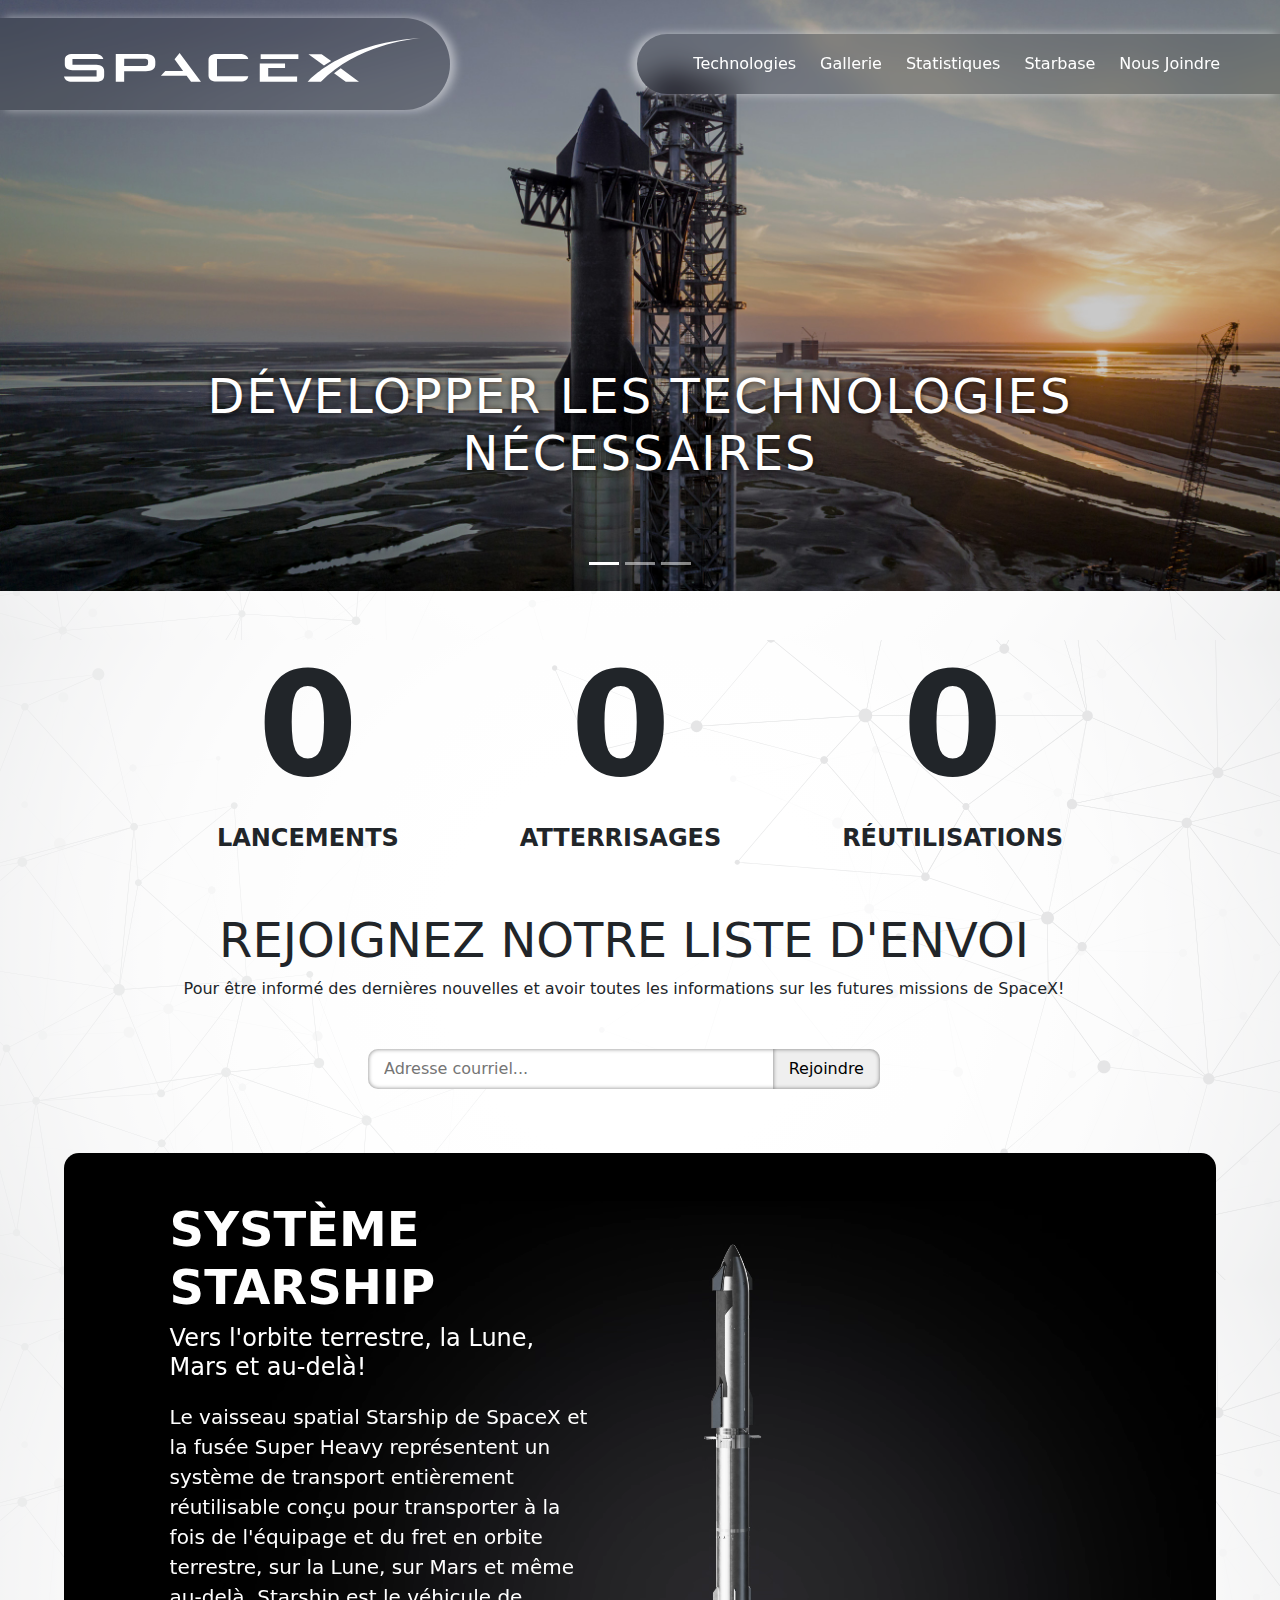
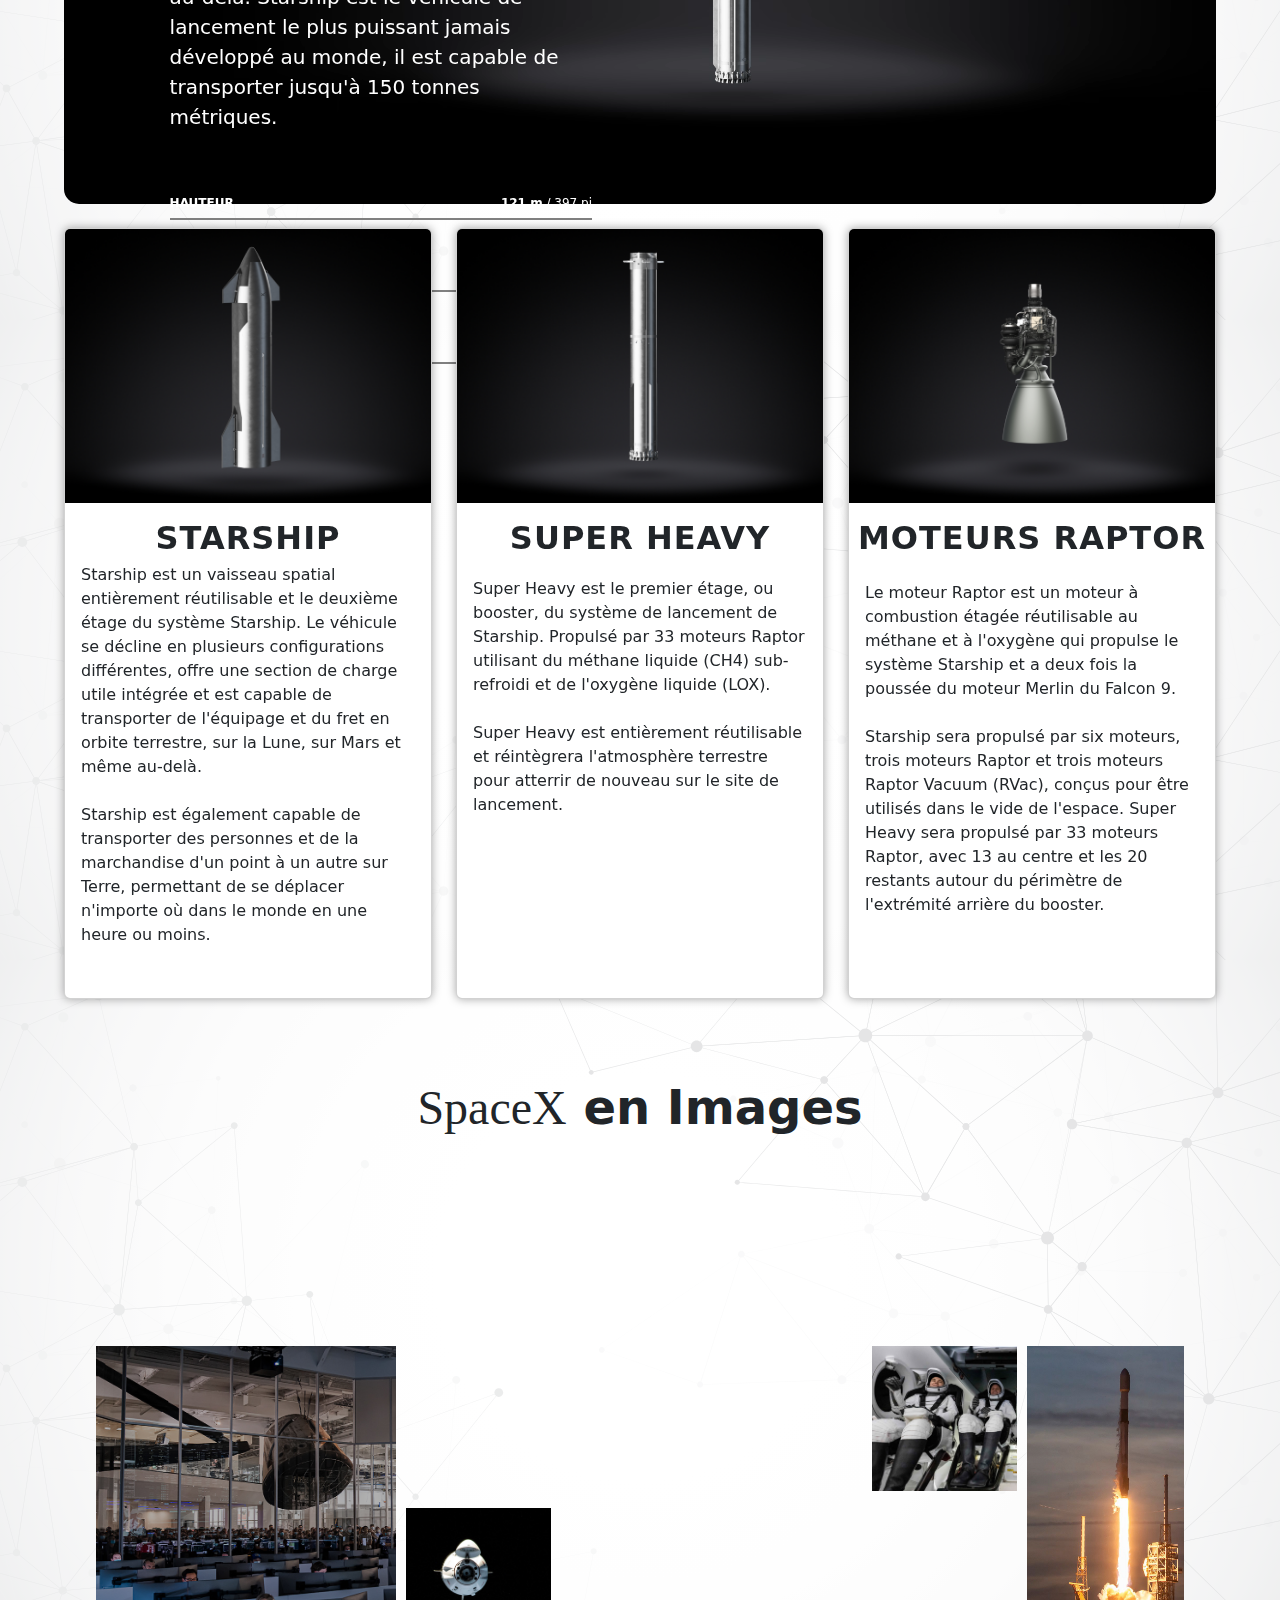
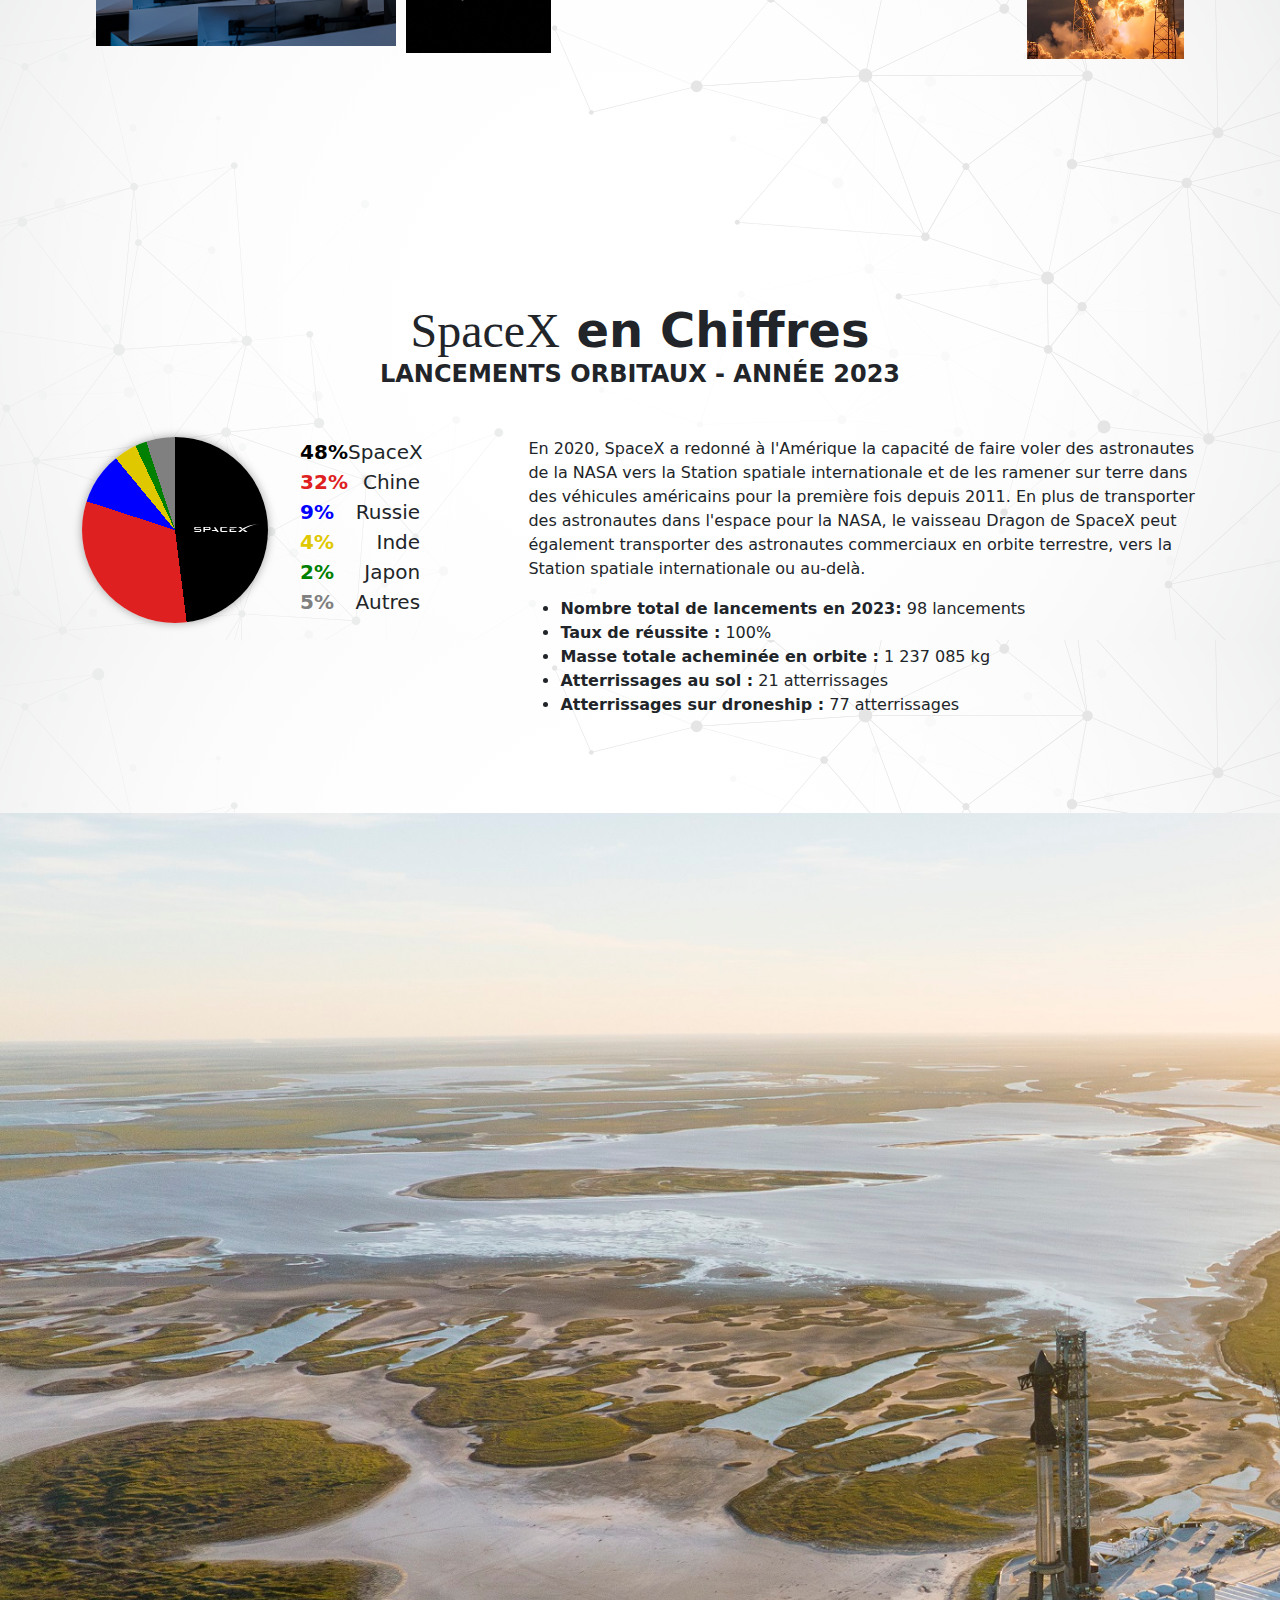
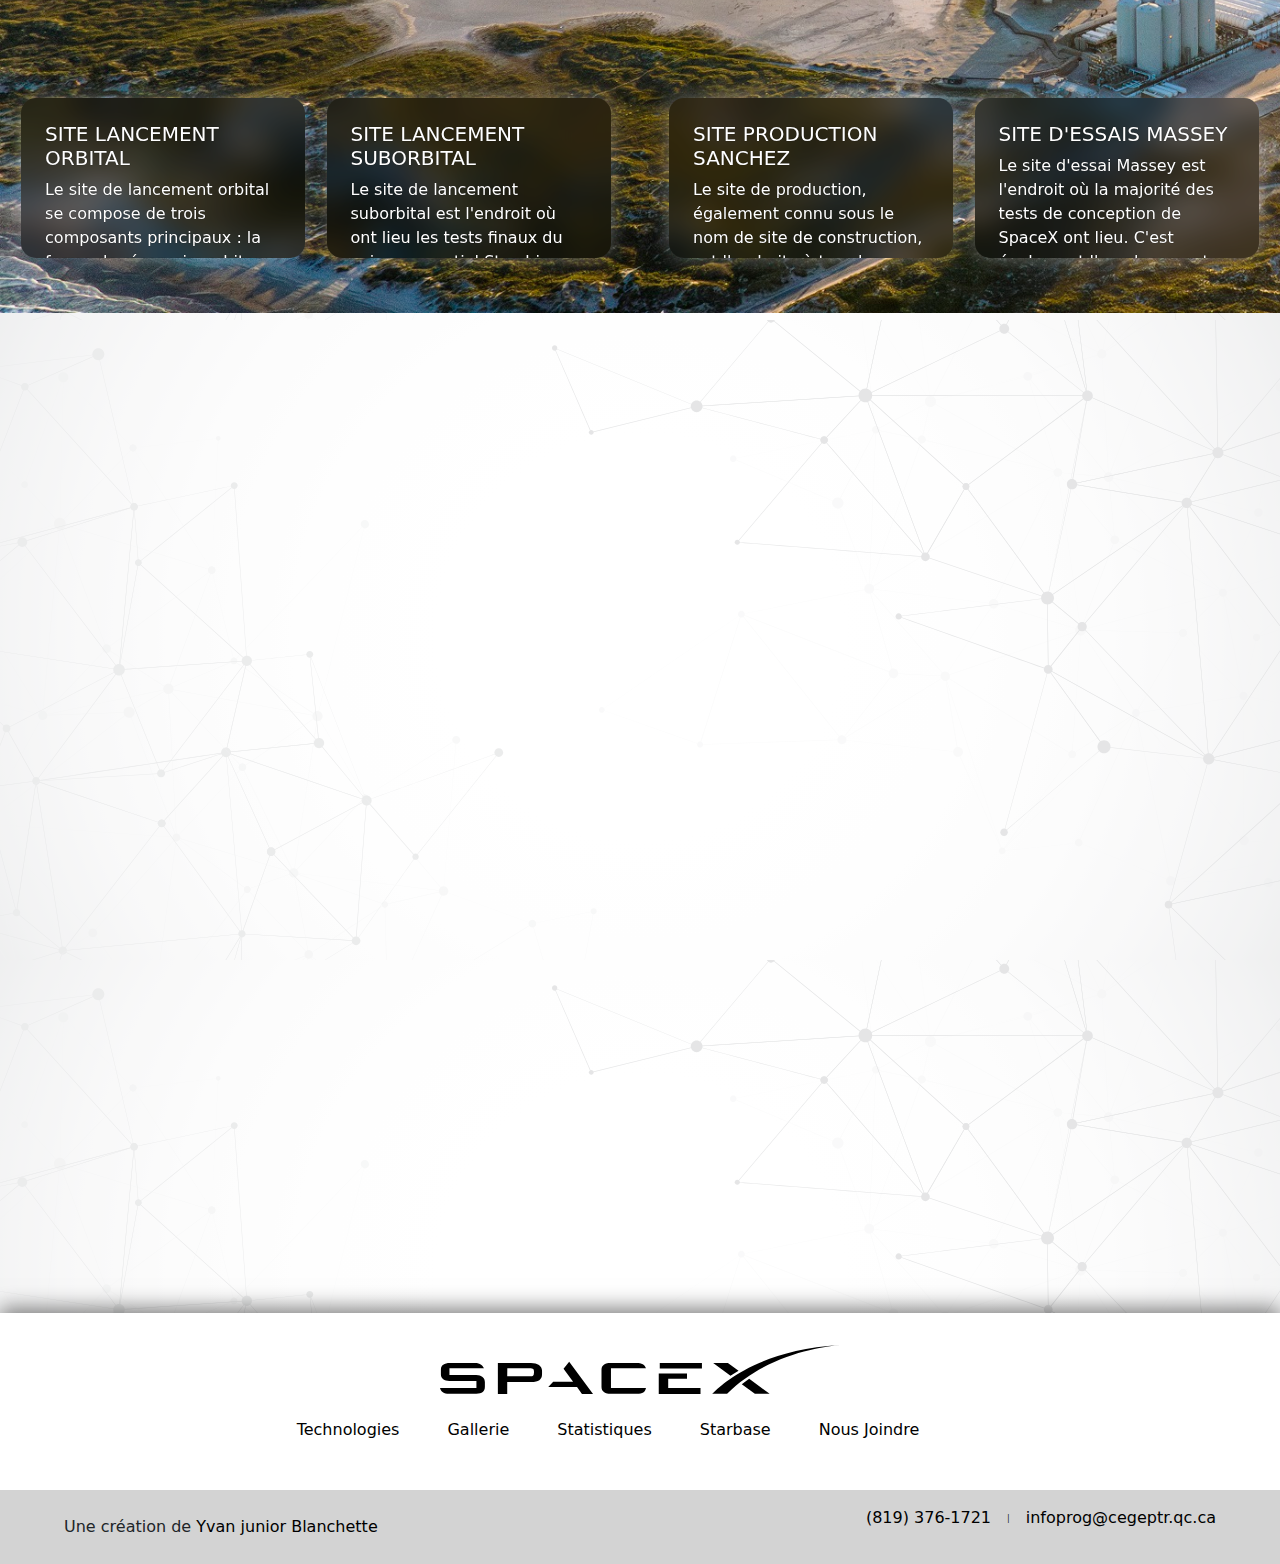
==== commit 401cc50f: "w3c validations fix" ====
--- a/index.html
+++ b/index.html
@@ -1,29 +1,30 @@
 <!DOCTYPE html>
-<html lang="en">
+<html lang="fr-CA">
 
 <head>
   <meta charset="UTF-8">
   <meta name="viewport" content="width=device-width, initial-scale=1.0">
   <title>SpaceX</title>
 
+  <!-- CUSTOM STYLES -->
   <link rel="stylesheet" href="./styles/css/style.css">
 
-  <!-- Bootstrap 5 -->
+  <!-- BOOTSTRAP 5 -->
   <link href="https://cdn.jsdelivr.net/npm/bootstrap@5.3.3/dist/css/bootstrap.min.css" rel="stylesheet"
     integrity="sha384-QWTKZyjpPEjISv5WaRU9OFeRpok6YctnYmDr5pNlyT2bRjXh0JMhjY6hW+ALEwIH" crossorigin="anonymous">
   <script src="https://cdn.jsdelivr.net/npm/bootstrap@5.3.3/dist/js/bootstrap.bundle.min.js"
     integrity="sha384-YvpcrYf0tY3lHB60NNkmXc5s9fDVZLESaAA55NDzOxhy9GkcIdslK1eN7N6jIeHz"
     crossorigin="anonymous"></script>
 
-  <!-- Font Awesome -->
+  <!-- FONT AWESOME -->
   <link rel="stylesheet" href="https://cdnjs.cloudflare.com/ajax/libs/font-awesome/6.5.2/css/all.min.css"
     integrity="sha512-SnH5WK+bZxgPHs44uWIX+LLJAJ9/2PkPKZ5QiAj6Ta86w+fsb2TkcmfRyVX3pBnMFcV7oQPJkl9QevSCWr3W6A=="
-    crossorigin="anonymous" referrerpolicy="no-referrer" />
+    crossorigin="anonymous" referrerpolicy="no-referrer">
 </head>
 
 <body>
-
   <header class="header">
+    <!-- LOGO -->
     <div class="header__logo-container">
       <a href="/">
         <svg id="Layer_1" data-name="Layer 1" xmlns="http://www.w3.org/2000/svg" viewBox="0 0 300 36.68"
@@ -37,9 +38,12 @@
     </div>
     <div>
 
+      <!-- MOBILE NAV BUTTON -->
       <nav class="header__mobile-nav">
         <button id="mobile-menu-btn" class="nav__mobile-menu-btn"><i class="fa-solid fa-bars"></i></button>
       </nav>
+
+      <!-- NAV MENU -->
       <nav id="nav-menu" class="header__nav">
         <ul class="nav__list">
           <li class="nav__list-item"><a class="nav__link" href="#technology">Technologies</a></li>
@@ -68,7 +72,9 @@
     </div>
   </header>
 
+
   <main>
+    <!-- HERO -->
     <section id="hero">
       <div id="carousel" data-bs-ride="carousel" data-bs-pause="false" data-bs-interval="5000"
         class=" carousel slide carousel-fade">
@@ -101,6 +107,8 @@
 
       </div>
     </section>
+
+    <!-- COUNTERS -->
     <section id="banner-info">
       <div class="info js-counters-container">
         <div class="info__box">
@@ -117,12 +125,15 @@
         </div>
       </div>
 
+      <!-- NEWSLETTER SUBSCRIPTION -->
       <div class="newsletter__box">
         <h2 class="newsletter__title">Rejoignez notre liste d'envoi</h2>
         <p class="newsletter__text">Pour être informé des dernières nouvelles et avoir toutes les informations sur les
           futures
           missions de SpaceX!
         </p>
+
+        <!-- NEWSLETTER FORM -->
         <form class="form" action="confirmation.html">
           <div class="form__input-group">
             <input class="form__input" type="email" name="email" id="mailing-list_email"
@@ -131,19 +142,22 @@
           </div>
         </form>
       </div>
-
     </section>
+
+
+    <!-- TECHNOLOGIES -->
     <section id="technology">
+      <h2 class="sr-only">Technologies</h2>
       <div class="technology__intro">
         <div class="intro__image-container">
-          <span class="intro__video" role="img" aria-hidden="true">
-            <video aria-hidden="true" autoplay loop muted width="100%" height="100%" preload="auto" autobuffer="true">
-              <source type="video/mp4" src="./assets/videos/WebsiteStarshipStack_Anim_Render_Desktop_7.mp4">
-              <source type="video/webm" src="./assets/videos/WebsiteStarshipStack_Anim_Render_Desktop_7.webm">
-            </video>
-          </span>
-        </div>
-        <div class="intro__box">
+          <video class="intro__video" aria-hidden="true" autoplay loop muted preload="auto">
+            <source type="video/mp4" src="./assets/videos/WebsiteStarshipStack_Anim_Render_Desktop_7.mp4">
+            <source type="video/webm" src="./assets/videos/WebsiteStarshipStack_Anim_Render_Desktop_7.webm">
+          </video>
+        </div>
+
+        <!-- CARD INTRO -->
+        <article class="intro__box">
           <div>
             <h2 class="intro__title">SYSTÈME STARSHIP</h2>
             <h3 class="intro__subtitle">Vers l'orbite terrestre, la Lune, Mars et au-delà!</h3>
@@ -175,11 +189,12 @@
               <div class="intro__stats-info"><b>100 - 150 t</b></div>
             </div>
           </div>
-        </div>
+        </article>
       </div>
 
       <div class="technology__box">
-        <div class="card" data-bs-toggle="modal" data-bs-target="#starshipModal">
+        <!-- CARD 01 -->
+        <article class="card" data-bs-toggle="modal" data-bs-target="#starshipModal">
           <div class="card__image-container">
             <img src="./assets/images/tech1.jpg" class="card__image" alt="Starship">
           </div>
@@ -197,9 +212,10 @@
                 Terre, permettant de se déplacer n'importe où dans le monde en une heure ou moins.</p>
             </div>
           </div>
-        </div>
-
-        <div class="card" data-bs-toggle="modal" data-bs-target="#superHeavyModal">
+        </article>
+
+        <!-- CARD 02 -->
+        <article class="card" data-bs-toggle="modal" data-bs-target="#superHeavyModal">
           <div class="card__image-container">
             <img src="./assets/images/tech2.jpg" class="card__image" alt="Super Heavy Booster">
           </div>
@@ -214,9 +230,10 @@
                 site de lancement.</p>
             </div>
           </div>
-        </div>
-
-        <div class="card" data-bs-toggle="modal" data-bs-target="#raptorEnginesModal">
+        </article>
+
+        <!-- CARD 03 -->
+        <article class="card" data-bs-toggle="modal" data-bs-target="#raptorEnginesModal">
           <div class="card__wrapper">
             <div class="card__image-container">
               <img src="./assets/images/tech3.jpg" class="card__image" alt="Raptor engines">
@@ -235,58 +252,66 @@
               </div>
             </div>
           </div>
-        </div>
+        </article>
       </div>
     </section>
+
+
+    <!-- GALLERY -->
     <section id="gallery">
-
-      <h2 class="gallery__title"><span class="font-spacex">SpaceX</span> en Images</h2>
+      <h2 class="sr-only">Gallerie d'images</h2>
+      <h3 class="gallery__title"><span class="font-spacex">SpaceX</span> en Images</h3>
       <div class="gallery__grid-container">
 
+        <!-- TILE 01 -->
         <div class="tile01" data-bs-toggle="modal" data-bs-target="#missionControlModal">
           <img src="./assets/images/mission_control1.jpg" alt="">
         </div>
 
+        <!-- TILE 02 -->
         <div class="tile02">
-          <iframe width="100%" height="100%"
+          <iframe class="tile__youtube-video"
             src="https://www.youtube.com/embed/ApMrILhTulI?si=sXMYMTA-sfDeJ_ze&amp;controls=0"
-            title="YouTube video player" frameborder="0"
+            title="YouTube video player"
             allow="accelerometer; autoplay; clipboard-write; encrypted-media; gyroscope; picture-in-picture; web-share"
             referrerpolicy="strict-origin-when-cross-origin" allowfullscreen></iframe>
         </div>
 
+        <!-- TILE 03 -->
         <div class="tile03" data-bs-toggle="modal" data-bs-target="#dragonModal">
           <img src="./assets/images/dragon1.jpg" alt="">
         </div>
 
+        <!-- TILE 04 -->
         <div class="tile04">
-          <iframe width="100%" height="100%"
+          <iframe class="tile__youtube-video"
             src="https://www.youtube.com/embed/921VbEMAwwY?si=rJ5VcN00nrzLVEAv&amp;controls=0"
-            title="YouTube video player" frameborder="0"
+            title="YouTube video player"
             allow="accelerometer; autoplay; clipboard-write; encrypted-media; gyroscope; picture-in-picture; web-share"
-            referrerpolicy="strict-origin-when-cross-origin" allowfullscreen></iframe>
-        </div>
-
+            referrerpolicy="strict-origin-when-cross-origin"></iframe>
+        </div>
+
+        <!-- TILE 05 -->
         <div class="tile05" data-bs-toggle="modal" data-bs-target="#crewModal">
           <img src="./assets/images/crew1.jpg" alt="">
         </div>
 
+        <!-- TILE 06 -->
         <div class="tile06" data-bs-toggle="modal" data-bs-target="#launchModal">
           <img src="./assets/images/launch1.jpg" alt="">
         </div>
-
-      </div>
-
+      </div>
     </section>
+
+    <!-- STATISTICS -->
     <section id="statistics">
       <div class="container">
-        <h2 class="stats__text-title"><span class="font-spacex">SpaceX</span> en
-          Chiffres<span class="stats__subtitle">LANCEMENTS ORBITAUX - ANNÉE 2023</span></h2>
-
+        <h2 class="sr-only">Statistiques</h2>
+
+        <h3 class="stats__text-title"><span class="font-spacex">SpaceX</span> en
+          Chiffres<span class="stats__subtitle">LANCEMENTS ORBITAUX - ANNÉE 2023</span></h3>
         <div class="stats">
-
           <div class="stats__chart">
-
             <div class="stats__pie-chart">
               <img class="stats__chart-img" src="./assets/images/spacex_logo--white.svg" alt="SpaceX logo">
             </div>
@@ -301,7 +326,6 @@
 
           </div>
           <div class="stats__text">
-
             <p>En 2020, SpaceX a redonné à l'Amérique la capacité de faire voler des astronautes de la NASA vers la
               Station
               spatiale internationale et de les ramener sur terre dans des véhicules américains pour la première fois
@@ -323,23 +347,23 @@
         </div>
       </div>
     </section>
+
+
+    <!-- STARBASE -->
     <section id="starbase">
-
-      <div class="starbase__box">
-
-        <h2>STARBASE</h2>
+      <h2 class="sr-only">Starbase</h2>
+      <aside class="starbase__box">
+        <h3>STARBASE</h3>
         <p>Le développement et la fabrication de Starship ont lieu à Starbase, l'un des premiers ports spatiaux
           commerciaux au monde conçus pour les missions orbitales.</p>
         <p>Starbase est composé d'un port spatial près du golfe du Mexique, d'une installation de production près du
           village de Boca Chica, et d'un petit site de test de structures le long de la Texas State Highway 4.</p>
-
         <button class="starbase__btn" data-bs-toggle="modal" data-bs-target="#starbaseModal">VOIR LA VIDÉO</button>
-
-      </div>
+      </aside>
 
       <div class="starbase__cards-container">
         <div class="starbase__cards-wrapper">
-          <div class="starbase__card">
+          <article class="starbase__card">
             <h3 class="starbase__card-title">SITE LANCEMENT ORBITAL</h3>
             <p>Le site de lancement orbital se compose de trois composants principaux : la ferme de réservoirs orbitaux,
               le support de lancement orbital et la tour d'intégration.</p>
@@ -354,10 +378,9 @@
             <p>Enfin, la tour d'intégration fournit les connexions électrique et en carburant au propulseur et au
               vaisseau spatial via des bras de déconnexion rapide. Dans un futur rapproché, la tour sera également
               chargée d'attraper Super Heavy lorsqu'il redescend sur Terre.</p>
-
-          </div>
-          <div class="starbase__card">
-
+          </article>
+
+          <article class="starbase__card">
             <h3 class="starbase__card-title">SITE LANCEMENT SUBORBITAL</h3>
             <p>Le site de lancement suborbital est l'endroit où ont lieu les tests finaux du vaisseau spatial Starship.
             </p>
@@ -370,10 +393,11 @@
 
             <p> Il est probable que le site de lancement suborbital soit remplacé par la construction du deuxième site
               de lancement orbital, cependant l'emplacement exact n'a pas encore été annoncé.</p>
-          </div>
-        </div>
+          </article>
+        </div>
+
         <div class="starbase__cards-wrapper">
-          <div class="starbase__card">
+          <article class="starbase__card">
 
             <h3 class="starbase__card-title">SITE PRODUCTION SANCHEZ</h3>
             <p>Le site de production, également connu sous le nom de site de construction, est l'endroit où tous les
@@ -387,9 +411,9 @@
             <p>Le site de production contient également, en 2024, un bâtiment de bureaux d'entreprise en construction de
               cinq étages d'une valeur de 100 millions de dollars, ainsi qu'un bâtiment de parking adjacent. Il abrite
               également un centre de loisirs et un restaurant en construction.</p>
-
-          </div>
-          <div class="starbase__card">
+          </article>
+
+          <article class="starbase__card">
             <h3 class="starbase__card-title">SITE D'ESSAIS MASSEY</h3>
             <p>Le site d'essai Massey est l'endroit où la majorité des tests de conception de SpaceX ont lieu. C'est
               également l'emplacement principal pour les tests cryogéniques du vaisseau spatial et du Super Heavy.</p>
@@ -404,19 +428,21 @@
 
             <p>Le site Massey est ainsi nommé car il était auparavant l'emplacement du "Massey's Gun Shop and Range",
               avant d'être vendu à SpaceX en 2021.</p>
-          </div>
+          </article>
         </div>
       </div>
     </section>
+
+    <!-- CONTACT -->
     <section id="contact">
+      <h2 class="sr-only">Nous Joindre</h2>
       <div class="contact__map-container">
         <iframe class="contact__map"
           src="https://www.google.com/maps/embed?pb=!1m18!1m12!1m3!1d57390.43653547112!2d-97.26685758475789!3d25.971244911704876!2m3!1f0!2f0!3f0!3m2!1i1024!2i768!4f13.1!3m3!1m2!1s0x866fb3b7acdd5343%3A0x6de33c09fd1e48ce!2sSpaceX%20Launch%20Facility!5e0!3m2!1sen!2sca!4v1714188983043!5m2!1sen!2sca"
-          width="100%" height=100%" style="border:0;" allowfullscreen="true" loading="lazy"
-          referrerpolicy="no-referrer-when-downgrade"></iframe>
-
-        <div class="contact__box">
-          <h2 class="contact__title">NOUS JOINDRE</h2>
+          style="border:0" loading="lazy" referrerpolicy="no-referrer-when-downgrade"></iframe>
+
+        <aside class="contact__box">
+          <h3 class="contact__title">NOUS JOINDRE</h3>
           <p class="contact__text">Si vous avez des questions, des suggestions ou des commentaires, veuillez nous
             envoyer un message
             ci-dessous, et nous vous répondrons dans les plus brefs délais.</p>
@@ -451,7 +477,7 @@
             </div>
             <input class="form__btn" type="submit" value="Envoyer">
           </form>
-        </div>
+        </aside>
       </div>
     </section>
   </main>
@@ -509,7 +535,7 @@
   </footer>
 
   <!-- TECHNOLOGY MODALS -->
-  <div class="modal fade" id="starshipModal" tabindex="-1" aria-labelledby="starshipModalLabel" aria-hidden="true">
+  <article class="modal fade" id="starshipModal" tabindex="-1" aria-labelledby="starshipModal" aria-hidden="true">
     <div class="modal-dialog modal-dialog-centered modal-dialog-scrollable modal-xl">
       <div class="modal-content">
         <div class="modal__image-container">
@@ -547,10 +573,10 @@
         <button type="button" class="modal__btn-close" data-bs-dismiss="modal" aria-label="Close">&times;</button>
       </div>
     </div>
-  </div>
-
-
-  <div class="modal fade" id="superHeavyModal" tabindex="-1" aria-labelledby="superHeavyModalLabel" aria-hidden="true">
+  </article>
+
+
+  <article class="modal fade" id="superHeavyModal" tabindex="-1" aria-labelledby="superHeavyModal" aria-hidden="true">
     <div class="modal-dialog modal-dialog-centered modal-dialog-scrollable modal-xl">
       <div class="modal-content">
         <div class="modal__image-container">
@@ -585,14 +611,14 @@
         <button type="button" class="modal__btn-close" data-bs-dismiss="modal" aria-label="Close">&times;</button>
       </div>
     </div>
-  </div>
-
-
-  <div class="modal fade" id="raptorEnginesModal" tabindex="-1" aria-labelledby="raptorEnginesModalLabel"
+  </article>
+
+
+  <article class="modal fade" id="raptorEnginesModal" tabindex="-1" aria-labelledby="raptorEnginesModal"
     aria-hidden="true">
     <div class="modal-dialog modal-dialog-centered modal-dialog-scrollable modal-xl">
       <div class="modal-content">
-        <div style="transform: translate3d(0px 0px 0px); transition-duration: 0ms;" class="modal__image-container">
+        <div class="modal__image-container">
           <img class="modal__image" src="./assets/images/tech3b.jpg" alt="StarShip">
         </div>
         <div class="modal__box">
@@ -621,13 +647,14 @@
         <button type="button" class="modal__btn-close" data-bs-dismiss="modal" aria-label="Close">&times;</button>
       </div>
     </div>
-  </div>
+  </article>
 
 
 
   <!-- GALLERY MODALS -->
-  <div class="modal fade" id="missionControlModal" tabindex="-1" aria-labelledby="missionControlModalLabel"
+  <article class="modal fade" id="missionControlModal" tabindex="-1" aria-labelledby="missionControlModal"
     aria-hidden="true">
+    <h2 class="sr-only">Mission Control</h2>
     <div class="modal-dialog modal-dialog-centered modal-xl">
       <div class="modal-content">
         <div class="modal__image-container">
@@ -636,9 +663,10 @@
         <button type="button" class="modal__btn-close" data-bs-dismiss="modal" aria-label="Close">&times;</button>
       </div>
     </div>
-  </div>
-
-  <div class="modal fade" id="dragonModal" tabindex="-1" aria-labelledby="dragonModalLabel" aria-hidden="true">
+  </article>
+
+  <article class="modal fade" id="dragonModal" tabindex="-1" aria-labelledby="dragonModal" aria-hidden="true">
+    <h2 class="sr-only">Dragon Capsule</h2>
     <div class="modal-dialog modal-dialog-centered modal-xl">
       <div class="modal-content">
         <div class="modal__image-container">
@@ -647,9 +675,10 @@
         <button type="button" class="modal__btn-close" data-bs-dismiss="modal" aria-label="Close">&times;</button>
       </div>
     </div>
-  </div>
-
-  <div class="modal fade" id="crewModal" tabindex="-1" aria-labelledby="crewModalLabel" aria-hidden="true">
+  </article>
+
+  <article class="modal fade" id="crewModal" tabindex="-1" aria-labelledby="crewModal" aria-hidden="true">
+    <h2 class="sr-only">Dragon Crew</h2>
     <div class="modal-dialog modal-dialog-centered modal-xl">
       <div class="modal-content">
         <div class="modal__image-container">
@@ -658,9 +687,10 @@
         <button type="button" class="modal__btn-close" data-bs-dismiss="modal" aria-label="Close">&times;</button>
       </div>
     </div>
-  </div>
-
-  <div class="modal fade" id="launchModal" tabindex="-1" aria-labelledby="launchModalLabel" aria-hidden="true">
+  </article>
+
+  <article class="modal fade" id="launchModal" tabindex="-1" aria-labelledby="launchModal" aria-hidden="true">
+    <h2 class="sr-only">Lancement fusée</h2>
     <div class="modal-dialog modal-dialog-centered modal-xl">
       <div class="modal-content">
         <div class="modal__image-container">
@@ -669,20 +699,22 @@
         <button type="button" class="modal__btn-close" data-bs-dismiss="modal" aria-label="Close">&times;</button>
       </div>
     </div>
-  </div>
+  </article>
 
 
   <!-- STARBASE MODAL -->
-  <div class="modal fade" id="starbaseModal" tabindex="-1" aria-labelledby="starbaseModalLabel" aria-hidden="true">
+  <article class="modal fade" id="starbaseModal" tabindex="-1" aria-labelledby="starbaseModal" aria-hidden="true">
+    <h2 class="sr-only">Starbase vidéo</h2>
     <div class="modal-dialog modal-dialog-centered modal-xl">
       <div class="modal-content starbase__modal-content">
-        <iframe height="100%" src="https://www.youtube.com/embed/KQBVOQ79G2s?si=o6ro7DOtnf9ftCGI&amp;controls=0"
-          title="YouTube video player" frameborder="0"
+        <iframe class="modal__youtube-video"
+          src="https://www.youtube.com/embed/KQBVOQ79G2s?si=o6ro7DOtnf9ftCGI&amp;controls=0"
+          title="YouTube video player"
           allow="accelerometer; autoplay; clipboard-write; encrypted-media; gyroscope; picture-in-picture; web-share"
-          referrerpolicy="strict-origin-when-cross-origin" allowfullscreen></iframe>
-      </div>
-    </div>
-  </div>
+          referrerpolicy="strict-origin-when-cross-origin"></iframe>
+      </div>
+    </div>
+  </article>
 
   <script src="./js/script.js"></script>
 </body>
--- a/styles/css/style.css
+++ b/styles/css/style.css
@@ -320,11 +320,11 @@
   header.scrolled .header__logo-container {
     background-color: transparent;
     backdrop-filter: none;
-    box-shadow: 0;
+    box-shadow: none;
     transition: 250ms;
   }
   header.scrolled .header__logo-container:hover {
-    box-shadow: 0;
+    box-shadow: none;
   }
   header.scrolled .header__logo {
     fill: #000000;
@@ -332,11 +332,11 @@
   header.scrolled nav {
     background-color: transparent;
     backdrop-filter: blur(15px);
-    box-shadow: 0;
+    box-shadow: none;
     transition: 250ms;
   }
   header.scrolled nav:hover {
-    box-shadow: 0;
+    box-shadow: none;
   }
   header.scrolled .nav__link {
     color: #000000;
@@ -345,7 +345,7 @@
     position: relative;
   }
   header.scrolled .nav__link:hover {
-    text-shadow: 0;
+    text-shadow: none;
   }
   header.scrolled .nav__link:hover::after {
     width: 100%;
@@ -473,6 +473,8 @@
 }
 
 .intro__video {
+  width: 100%;
+  height: auto;
   max-width: 100%;
   border-radius: 15px;
   overflow: hidden;
@@ -673,6 +675,13 @@
 .gallery__grid-container video {
   max-width: 100%;
   height: auto;
+  object-fit: cover;
+}
+
+.tile__youtube-video,
+.modal__youtube-video {
+  width: 100%;
+  height: 100%;
   object-fit: cover;
 }
 
@@ -1027,6 +1036,8 @@
 
 .contact__map {
   pointer-events: none;
+  width: 100%;
+  height: 100%;
 }
 
 .contact__box {
@@ -1274,6 +1285,10 @@
   min-height: calc(100vh - 100px - 152px);
 }
 
+.sr-only {
+  display: none;
+}
+
 .font-spacex {
   font-family: "SpaceX";
   font-weight: 400;
